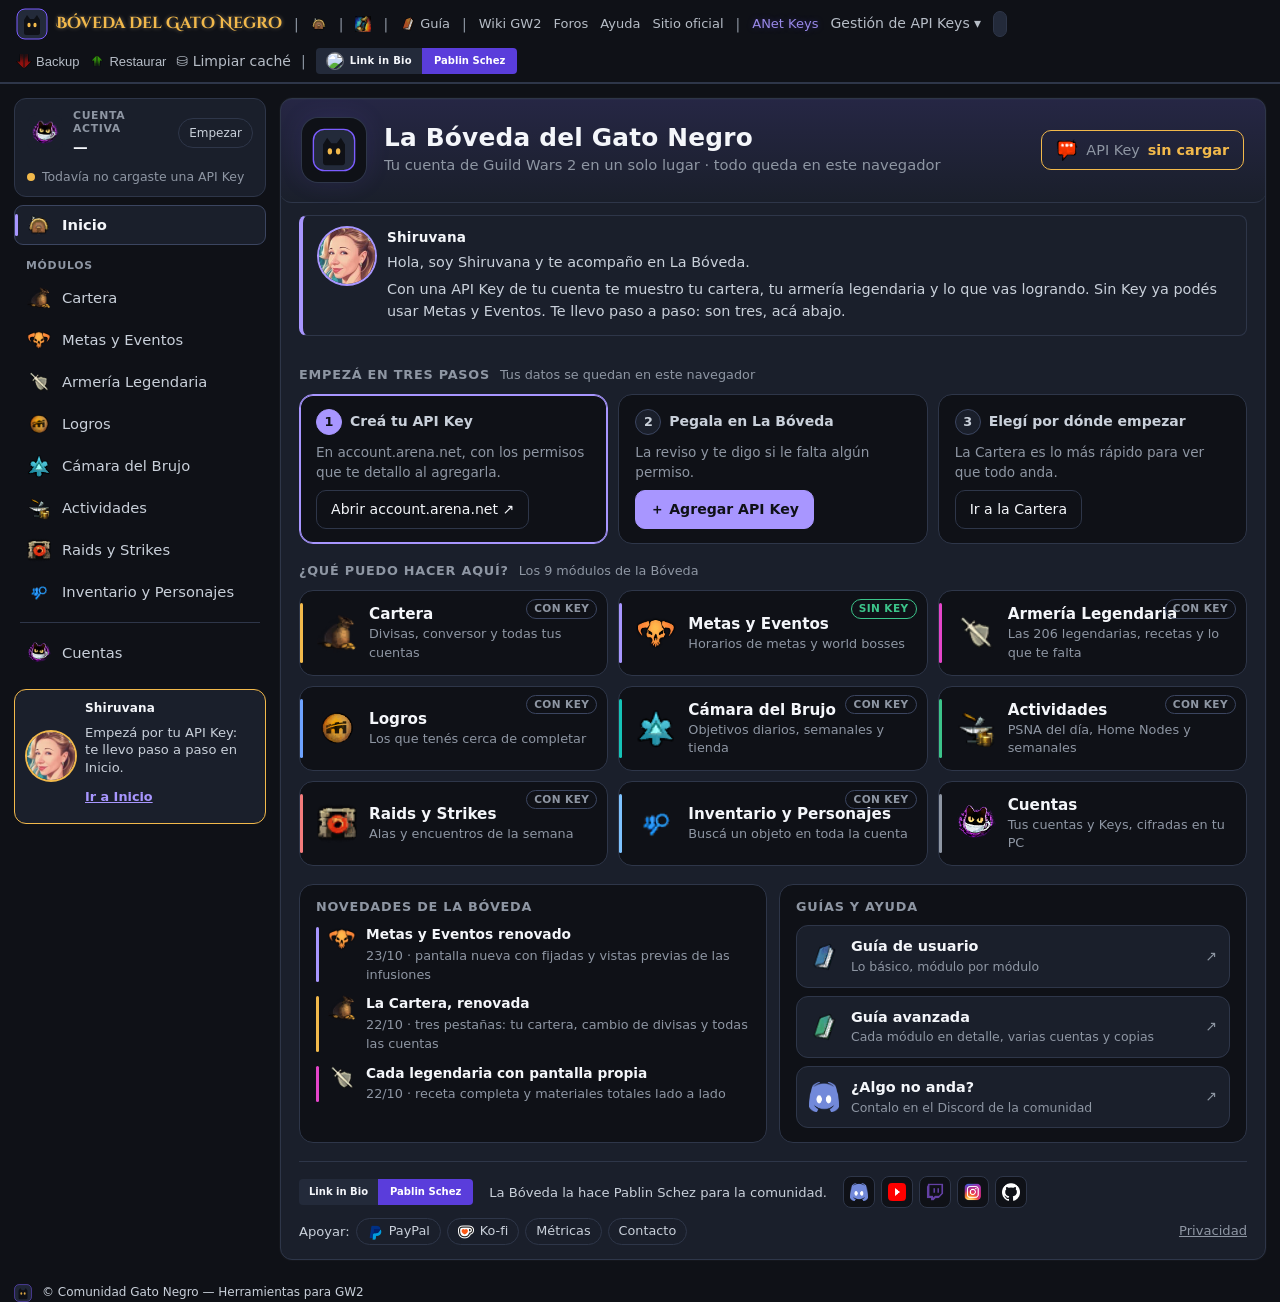
==== index.html @ 50954261 "PRD BL-068 (prueba en rama): index.html de producción con lo de DEV y el GA de producción" ====
<!doctype html>
<html lang="es">
<head>
  <meta charset="utf-8"/>
  <meta name="viewport" content="width=device-width, initial-scale=1, viewport-fit=cover"/>
  <meta name="color-scheme" content="dark light"/>
  <meta name="theme-color" content="#0F1117"/>
  <title>Bóveda del Gato Negro — v6.6.2</title>

  <!-- Fuente hero: Cinzel Decorative -->
  <link rel="preconnect" href="https://fonts.googleapis.com">
  <link rel="preconnect" href="https://fonts.gstatic.com" crossorigin>
  <link href="https://fonts.googleapis.com/css2?family=Cinzel+Decorative:wght@400;700&display=swap" rel="stylesheet">

  <!-- Favicon: gato oficial de Gato Negro Factory (DEC-025) -->
  <link rel="icon" type="image/svg+xml" href="assets/brand/gato-negro.svg"/>

  <!-- CSS principal -->
  <link rel="stylesheet" href="css/main.css?v=2.9.0"/>
  <link rel="stylesheet" href="css/theme-polish.css?v=2.4.0">
  <link rel="stylesheet" href="css/themes/gato.css?v=1.0.0" id="themeStylesheet">
  

    <!-- Google tag (gtag.js) -->
  <script async src="https://www.googletagmanager.com/gtag/js?id=G-LB782QT9TR"></script>
  <script>
    window.dataLayer = window.dataLayer || [];
    function gtag(){dataLayer.push(arguments);}
    gtag('js', new Date());
    gtag('config', 'G-LB782QT9TR');
  </script>

  <!-- Eventos personalizados -->
  <script src="js/analytics.js"></script>

  <!-- Selector de Temas -->
  <script defer src="js/theme-selector.js?v=1.2.0"></script>

  <!-- ======================================================================
       ESTILOS INLINE CONSOLIDADOS v6.6.2
       (Header + Sidebar + WV + Purchase Detail + Activities + Home Nodes)
       ====================================================================== -->
  <style>
    /* ============ HEADER COMPACTO ============ */
    .an-header--compact {
      position: sticky; top: 0; z-index: 100;
      background: var(--bg); border-bottom: 1px solid var(--bd-1);
    }
    .an-header--compact .an-utilbar {
      display: flex; justify-content: space-between; align-items: center;
      padding: 8px 16px; background: var(--bg-0); flex-wrap: wrap; gap: 8px;
    }
    .brand-compact { display: inline-flex; align-items: center; gap: 8px; }
    .brand-logo-compact { width: 32px; height: 32px; object-fit: contain; border-radius: 6px; }
    .brand-name {
      font-family: "Cinzel Decorative", serif; font-weight: 700; font-size: 1rem;
      color: var(--gn-gold); text-shadow: 0 0 4px rgba(255,230,180,0.4); white-space: nowrap;
    }
    @media (max-width: 900px) {
      .an-header--compact .an-utilbar { flex-direction: column; align-items: stretch; }
      .an-header--compact .an-util-left,
      .an-header--compact .an-util-right { flex-wrap: wrap; justify-content: center; }
      .brand-name { font-size: 0.9rem; }
    }

    /* ============ SIDEBAR ============ */
    .side-label { font-size:12px; color:var(--muted); }
    .side-chip {
      display:inline-flex; align-items:center; padding:3px 8px;
      border-radius:999px; background:var(--bg-1); border:1px solid var(--bd-1);
      color:var(--acc-2); font-size:12px;
    }
    .side-account-item { display:grid; gap:4px; }
    #sideAccountPanel .side-head-icon,
    #sideNavPanel .side-head-icon {
      width: 32px; height: 32px; display: inline-flex;
      align-items: center; justify-content: center; margin-right: 8px;
    }
    #sideAccountPanel .side-head-icon img,
    #sideNavPanel .side-head-icon img {
      width: 28px !important; height: 28px !important; object-fit: contain;
    }
    .side-nav { list-style:none; margin:0; padding:0; display:grid; gap:8px; }
    .side-nav__link {
      display:flex; align-items:center; gap:14px; padding:10px 12px;
      border-radius:12px; background:var(--bg-1); border:1px solid var(--bd-1);
      color:var(--tx-2); text-decoration:none; transition:all .2s ease; font-weight:500;
    }
    .side-nav__link:hover {
      background:var(--bg-2); border-color:var(--acc-1); transform:translateX(2px);
    }
    .side-nav__icon { width: 32px; height: 32px; display: inline-flex; align-items: center; justify-content: center; }
    .side-nav__icon img {
      width: 28px !important; height: 28px !important; object-fit: contain; filter: brightness(0.95);
    }
    .side-nav__link span:last-child { font-size: 0.95rem; font-weight: 500; letter-spacing: 0.3px; }
    .side-nav__link.is-active {
      border-color:var(--acc-1);
      background: linear-gradient(135deg, var(--bg-2) 0%, var(--bg-1) 100%);
      box-shadow: 0 2px 8px rgba(0,0,0,0.2);
    }

    /* ============ TÍTULOS DE PANELES ============ */
    .panel__title img, .panel-head__title img {
      vertical-align: middle; margin-right: 8px; transition: filter 0.2s ease;
    }
    .panel__title:hover img, .panel-head__title:hover img { filter: brightness(1.1); }

    /* ============ CÁMARA DEL BRUJO ============ */
    /* La cabecera, las pestañas y sus estilos los pone la vista de la Cámara (wv-view, por el manifiesto; BL-064). */
    #wvPanel { overflow-x: hidden; width: 100%; padding: 0 12px; }

    /* ============ ACTIVITIES ============ */
    #activitiesPanel .card {
      background:var(--gw-card-bg); border-radius:10px; padding:10px;
      box-shadow:inset 0 0 0 1px var(--bd-1);
    }
    #activitiesPanel .muted { color:var(--gw-muted); }
    #activitiesPanel .btn[disabled] { opacity:.5; cursor:not-allowed; }
    #activitiesPanel .panel-head__title img { margin-right:6px; border-radius:4px; }
    #activitiesPanel .node-icon { background:var(--bg-2); }

    /* ============ HOME NODES ============ */
    #homeNodesGrid .gw-node-ico {
      width:22px; height:22px; border-radius:4px;
      display:inline-flex; align-items:center; justify-content:center;
      background:linear-gradient(180deg,var(--bg-2),var(--bg-0));
      box-shadow:0 0 0 1px rgba(46,68,97,.55) inset,0 0 10px rgba(30,55,88,.38);
      overflow:hidden;
    }
    :root {
      --gw-mining-bg:linear-gradient(180deg,#1c2432,#0d1622);
      --gw-logging-bg:linear-gradient(180deg,#1e2a21,#0f1a13);
      --gw-harvest-bg:linear-gradient(180deg,#1c2230,#111827);
    }
    #homeNodesGrid .gw-node--mining .gw-node-ico {
      background:var(--gw-mining-bg);
      box-shadow:0 0 0 1px rgba(70,120,180,.6) inset, 0 0 10px rgba(70,120,180,.35);
    }
    #homeNodesGrid .gw-node--logging .gw-node-ico {
      background:var(--gw-logging-bg);
      box-shadow:0 0 0 1px rgba(84,124,90,.6) inset, 0 0 10px rgba(72,112,86,.35);
    }
    #homeNodesGrid .gw-node--harvest .gw-node-ico {
      background:var(--gw-harvest-bg);
      box-shadow:0 0 0 1px rgba(90,84,160,.6) inset, 0 0 10px rgba(90,84,160,.35);
    }
    #homeNodesGrid .gw-node-ico > img { width:22px; height:22px; display:block; }
    #homeNodesGrid .gw-node-ico[data-fallback] {
      font-size:13px; font-weight:700; color:var(--acc-2); line-height:1;
    }
    #homeNodesGrid .gw-node--logging .gw-node-ico[data-fallback] { color:var(--color-green); }
    #homeNodesGrid .gw-node--harvest .gw-node-ico[data-fallback] { color:var(--acc-2); }
  </style>
</head>
<body class="dense">

  <noscript>
    <div class="noscript" role="alert" style="margin:8px; padding:10px; border:1px solid var(--color-red-bg); border-radius:8px; background:#1c1414; color:#f5dada;">
      Esta aplicación requiere JavaScript para funcionar correctamente. Por favor activalo en tu navegador.
    </div>
  </noscript>

  <!-- ======= HEADER COMPACTO ======= -->
  <header class="an-header an-header--compact" role="banner">
    <div class="an-utilbar">
      <div class="an-util-left">
        <!-- Logo + nombre -->
        <div class="brand-compact">
          <img class="brand-logo-compact" src="assets/brand/gato-negro.svg" alt="Bóveda del Gato Negro" width="32" height="32">
          <span class="brand-name">Bóveda del Gato Negro</span>
        </div>
        
        <span class="an-sep">|</span>
        
        <!-- Botón Home -->
        <a class="an-util-link an-home-link" href="#/welcome" title="Inicio">
          <img src="assets/icons/Welcome/3380755.png" width="16" height="16" alt="Inicio" style="vertical-align: middle;">
        </a>

        <span class="an-sep">|</span>
        
        <!-- Guía de usuario (modal) -->
        <a class="an-util-link" href="#" id="guideLink" title="Guías de usuario" style="display: inline-flex; align-items: center; gap: 4px;">
          <img src="assets/icons/Welcome/102353.png" width="16" height="16" alt="Guía" style="vertical-align: middle;">
          Guía
        </a>
        
        <span class="an-sep">|</span>
        
        <a class="an-util-link" href="https://wiki-es.guildwars2.com/wiki/P%C3%A1gina_principal" target="_blank" rel="noopener">Wiki GW2</a>
        <a class="an-util-link" href="https://en-forum.guildwars2.com/" target="_blank" rel="noopener">Foros</a>
        <a class="an-util-link" href="https://help.guildwars2.com/hc" target="_blank" rel="noopener">Ayuda</a>
        <a class="an-util-link" href="https://www.guildwars2.com/" target="_blank" rel="noopener">Sitio oficial</a>
        
        <span class="an-sep">|</span>
        
        <a class="an-util-link an-link--keys" href="https://account.arena.net/applications" target="_blank" rel="noopener">ANet Keys</a>

        <!-- Gestión + selector global -->
        <button id="keysMenuBtn"
                class="an-util-link an-util-link--btn"
                type="button"
                title="Gestión de API Keys"
                aria-haspopup="dialog"
                aria-controls="keysModal">
          Gestión de API Keys ▾
        </button>

        <label for="keySelectGlobal" class="visually-hidden">Seleccionar API Key</label>
        <select id="keySelectGlobal" title="Seleccionar API Key (global)" aria-label="Seleccionar API Key (global)"></select>
      </div>

      <div class="an-util-right" aria-label="Configuración y redes">
  <!-- Botón Exportar Backup -->
  <button id="exportSettingsBtn" class="an-util-link" title="Exportar configuración (API Keys, pins, etc.)" style="background: none; border: none; cursor: pointer; display: inline-flex; align-items: center; gap: 4px; padding: 0;">
    <img src="assets/icons/155034.png" width="16" height="16" alt="Exportar">
    Backup
  </button>
  
  <!-- Botón Importar Restaurar -->
  <button id="importSettingsBtn" class="an-util-link" title="Importar configuración desde archivo" style="background: none; border: none; cursor: pointer; display: inline-flex; align-items: center; gap: 4px; padding: 0;">
    <img src="assets/icons/155033.png" width="16" height="16" alt="Importar">
    Restaurar
  </button>
  
  <!-- Botón Sincronizar GitHub Gist -->
  <button id="syncGistBtn" class="an-util-link" title="Sincronizar con GitHub Gist" style="background: none; border: none; cursor: pointer; display: none; align-items: center; gap: 4px; padding: 0;">
    <img src="assets/icons/2015716.png" width="16" height="16" alt="Sincronizar">
    Sincronizar
  </button>

  <!-- Botón Limpiar caché de la API (Idea 50, Tramo siguiente a F y P3).
       `an-util-link--btn` es el reset de boton que YA existe en main.css:517 y
       que los 3 botones de arriba repiten con style inline. No se agrega CSS
       nuevo, y este boton no es una copia mas de ese style inline. -->
  <button id="clearCacheBtn" class="an-util-link an-util-link--btn"
          type="button"
          title="Liberar la caché de la API y del WV (no toca cuentas, pines ni ajustes; el botón dice cuántos bytes libera y cuántos quedan)"
          aria-label="Liberar la caché de la API y del WV">
    <span aria-hidden="true">⛁</span> Limpiar caché
  </button>
  
  <span class="an-sep">|</span>
  
  <!-- BADGE: Link in Bio / Pablin Schez (Compacto para util-right).
       Colores oficiales de Gato Negro (DEC-025), fijos a propósito: no siguen el theme. -->
  <a href="https://pablosnchz.github.io/bio/" target="_blank" rel="noopener" style="display: inline-flex; align-items: center; text-decoration: none; border-radius: 4px; overflow: hidden; font-family: system-ui, -apple-system, sans-serif; height: 26px;">
    <!-- Lado obsidiana: Foto + Link in Bio -->
    <span style="background-color: #232A3A; color: #F4F6FA; padding: 0 10px; font-size: 10px; font-weight: 600; display: flex; align-items: center; gap: 6px; letter-spacing: 0.3px; white-space: nowrap; height: 100%;">
      <img src="https://raw.githubusercontent.com/PabloSnchz/bio/main/assets/profile.png" alt="Foto perfil" style="width:18px; height:18px; border-radius:50%; object-fit:cover; border:1px solid rgba(255,255,255,0.3);">
      Link in Bio
    </span>
    <!-- Lado arcano: Tu nombre -->
    <span style="background-color: #5A3DDB; color: #FFFFFF; padding: 0 12px; font-size: 10px; font-weight: 700; display: flex; align-items: center; justify-content: center; white-space: nowrap; height: 100%;">
      Pablin Schez
    </span>
  </a>
</div>
    </div>
  </header>

  <!-- ======= MAIN ======= -->
  <main class="container layout" role="main">
    <!-- ======= Panel de Bienvenida ======= -->
    <section id="welcomePanel" class="panel col-main" aria-labelledby="welcomeTitle" hidden>
      <h2 class="panel__title" id="welcomeTitle">
        <img src="assets/icons/Welcome/3380755.png" alt="" width="32" height="32" style="vertical-align: middle; margin-right: 8px;">
        Bienvenido a la Bóveda
      </h2>
      <div class="panel__body">
        <!-- JS llena el contenido -->
      </div>
    </section>

    <!-- ======= Panel Cartera ======= -->
    <section id="walletPanel" class="panel col-main" aria-labelledby="walletTitle">
      <h2 class="panel__title" id="walletTitle">
        <img src="assets/icons/733322.png" alt="" width="32" height="32">
        Divisas de la cuenta
      </h2>

      <div class="panel__body">
        <!-- Encabezado refinado: título + estado (Cuenta) -->
        <div class="panel-head">
          <h3 class="panel-head__title">Detalle de cartera</h3>
          <div class="meta-topline">
            <span class="meta-stat"><span id="lblAccount"><strong>Cuenta</strong>:</span> <span id="ownerLabel" aria-labelledby="lblAccount">—</span></span>
          </div>
        </div>
        <hr class="hr-hairline">

        <!-- Filtros (chips discretos) -->
        <div class="chips" aria-label="Filtros de divisas">
          <div class="chip">
            <label for="searchBox" class="visualmente-hidden visually-hidden">Buscar</label>
            <input id="searchBox" type="text" placeholder="Nombre de la divisa…"/>
          </div>

          <div class="chip">
            <label for="categorySelect" class="visually-hidden">Categoría</label>
            <select id="categorySelect">
              <option value="">Todas</option>
              <option value="general">Generales</option>
              <option value="competitiva">Competitivas</option>
              <option value="mapa">De mapa</option>
              <option value="blacklion">Black Lion</option>
              <option value="histórica">Históricas</option>
              <option value="otro">Otro</option>
            </select>
          </div>

          <div class="chip">
            <label for="sortSelect" class="visually-hidden">Orden</label>
            <select id="sortSelect">
              <option value="order">Orden del juego</option>
              <option value="name">Nombre (A→Z)</option>
              <option value="amount">Cantidad (desc)</option>
            </select>
          </div>

          <div class="chip chip--check">
            <label for="onlyPositive"><input type="checkbox" id="onlyPositive"/> Solo &gt; 0</label>
          </div>
          <div class="chip chip--check">
            <label for="onlyMain"><input type="checkbox" id="onlyMain"/> Solo principales</label>
          </div>

          <div class="filters-actions">
            <button id="clearFiltersBtn" class="btn" title="Reiniciar filtros">Limpiar filtros</button>
            <button id="toggleViewBtn" class="btn btn--ghost" title="Vista tarjeta/tabla" aria-pressed="false" aria-controls="walletCards walletTableWrap">Vista tabla</button>
            <!-- Botón para abrir el Conversor Gem ↔ Gold -->
            <button id="walletConverterBtn" class="btn btn--ghost" title="Abrir Conversor de divisas" style="display: inline-flex; align-items: center; gap: 6px;">
              <img src="assets/icons/502065.png" width="14" height="14" alt="Conversor"> Conversor
            </button>
            <!-- Botón para abrir el Dashboard de Cartera -->
            <button id="walletDashboardBtn" class="btn btn--ghost" title="Abrir Dashboard de Cartera (todas las cuentas)" style="display: inline-flex; align-items: center; gap: 6px;">
              <img src="assets/icons/733322.png" width="14" height="14" alt="Dashboard"> Dashboard
            </button>
          </div>
        </div>

        <p class="panel-status" id="status" aria-live="polite">Listo.</p>

        <!-- Fijadas (conserva IDs para no romper JS) -->
        <div id="favBlock" class="fav-block" hidden>
          <h3 class="fav-title">Fijadas</h3>
          <div id="favCards" class="grid"></div>
        </div>

        <!-- Tarjetas -->
        <div id="walletCards" class="wallet-card-grid" aria-live="polite"></div>

        <!-- Tabla -->
        <div id="walletTableWrap" class="table-wrap" hidden>
          <table id="walletTable">
            <thead>
                <th style="width:28px;">&nbsp;</th>
                <th>Divisa</th>
                <th class="right">Cantidad</th>
                <th>Categorías</th>
                <th class="right" title="Fijar/Desfijar">📌</th>
              </tr>
            </thead>
            <tbody><!-- JS --></tbody>
          </table>
        </div>
      </div>
    </section>

    <!-- ======= Dashboard de Cartera (nuevo - en posición correcta dentro de col-main) ======= -->
    <section id="walletDashboardPanel" class="panel col-main" hidden>
      <!-- El contenido lo llena wallet-dashboard.js dinámicamente -->
    </section>

    <!-- ======= Panel Raid Tracker ======= -->
    <section id="raidTrackerPanel" class="panel col-main" aria-labelledby="raidTrackerTitle" hidden>
      <h2 class="panel__title" id="raidTrackerTitle" style="display: flex; align-items: center; justify-content: space-between; width: 100%;">
        <span style="display: flex; align-items: center; gap: 8px;">
          <img src="assets/icons/raids/raid-icon.png" alt="" width="32" height="32">
          Seguimiento de Raids
        </span>
        <span id="raidLiBadgeContainer" style="display: flex; align-items: center; gap: 6px; background: var(--bg-1); padding: 4px 12px; border-radius: 32px;">
          <img src="https://render.guildwars2.com/file/6D33B7387BAF2E2CC9B5D37D1D1B01246AB6FA22/1302744.png" width="16" height="16" alt="LI" style="filter: brightness(0.9);">
          <span style="font-size: 0.75rem;">LI Disponible:</span>
          <strong id="raidLiAvailable" style="font-weight: 700; color: #ffd36b; font-size: 0.9rem;">0</strong>
        </span>
      </h2>
      <div class="panel__body"></div>
    </section>

    <!-- ======= Panel Strike Tracker (NUEVO) ======= -->
    <section id="strikeTrackerPanel" class="panel col-main" aria-labelledby="strikeTrackerTitle" hidden>
      <h2 class="panel__title" id="strikeTrackerTitle" style="display: flex; align-items: center; justify-content: space-between; width: 100%;">
        <span style="display: flex; align-items: center; gap: 8px;">
          <img src="assets/icons/raids/raid-icon.png" alt="" width="32" height="32">
          Seguimiento de Strikes
        </span>
        <span id="strikeLiBadgeContainer" style="display: flex; align-items: center; gap: 6px; background: var(--bg-1); padding: 4px 12px; border-radius: 32px;">
          <img src="https://render.guildwars2.com/file/6D33B7387BAF2E2CC9B5D37D1D1B01246AB6FA22/1302744.png" width="16" height="16" alt="LI" style="filter: brightness(0.9);">
          <span style="font-size: 0.75rem;">LI Disponible:</span>
          <strong id="strikeLiAvailable" style="font-weight: 700; color: #ffd36b; font-size: 0.9rem;">0</strong>
        </span>
      </h2>
      <div class="panel__body"></div>
    </section>

    <!-- ======= Panel MetaEventos ======= -->
    <section id="metaPanel" class="panel col-main" aria-labelledby="metaTitle" hidden>
      <h2 class="panel__title" id="metaTitle">
        <img src="assets/icons/102420.png" alt="" width="32" height="32">
        Metas &amp; Eventos
      </h2>
      <div class="panel__body">

        <div class="panel-head" style="width:100%;">
          <h3 class="panel-head__title">Pendientes / Hecho hoy</h3>
          <div class="meta-topline">
            <span class="meta-stat" title="Hora local"><span id="metaLocalTime" class="muted">—</span></span>
            <span class="meta-stat" title="Reset diario"><span id="metaReset" class="muted">Próximo reset en —</span></span>
            <span class="meta-stat" title="Última actualización de 'Hecho hoy'"><span id="metaFlagsTs" class="muted">Actualizado —</span></span>
          </div>
        </div>
        <hr class="hr-hairline">

        <div class="meta-filters chips" aria-label="Filtros de metas">
          <div class="chip">
            <label for="metaType" class="visually-hidden">Tipo</label>
            <select id="metaType">
              <option value="">Tipo: Todos</option>
              <option value="worldboss">World Boss</option>
              <option value="meta">Meta Event</option>
              <option value="convergence">Convergence</option>
              <option value="fractal">Fractal Incursion</option>
            </select>
          </div>

          <div class="chip">
            <label for="metaExp" class="visually-hidden">Expansión</label>
            <select id="metaExp">
              <option value="">Expansión: Todas</option>
              <option value="Core">Core Tyria</option>
              <option value="HoT">Heart of Thorns</option>
              <option value="PoF">Path of Fire</option>
              <option value="EoD">End of Dragons</option>
              <option value="SotO">Secrets of the Obscure</option>
              <option value="Janthir">Janthir</option>
            </select>
          </div>

          <div class="chip chip--check"><label><input id="metaOnlyActive" type="checkbox"> Activos</label></div>
          <div class="chip chip--check"><label><input id="metaOnlySoon" type="checkbox"> Próximos (≤ 20m)</label></div>
          <div class="chip chip--check"><label><input id="metaOnlyInfusions" type="checkbox"> Infusiones</label></div>

          <div class="filters-actions">
            <button id="metaRefreshFlags" class="btn btn--ghost" title="Volver a consultar 'Hecho hoy'">Refrescar estado</button>
          </div>
        </div>

        <p id="metaStatus" class="status" aria-live="polite">Cargando MetaEventos…</p>

        <div id="metaFavBlock" class="meta-fav-block" hidden>
          <h3 class="fav-title">Tus 6 preferidos</h3>
          <div id="metaFavGrid" class="meta-grid"></div>
        </div>

        <div id="metaList" class="meta-list"><!-- JS --></div>
      </div>
    </section>

    <!-- ======= LOGROS ======= -->
    <section id="achievementsPanel" class="panel col-main" aria-labelledby="achievementsTitle" hidden>
      <h2 class="panel__title" id="achievementsTitle">
        <img src="assets/icons/155059.png" alt="" width="32" height="32">
        Logros
      </h2>
      <div class="panel__body">
        <div class="panel-head">
          <h3 class="panel-head__title">Próximos a completar</h3>
        </div>
        <hr class="hr-hairline"/>

        <div id="achievementsMain" class="grid"></div>

       
      </div>
    </section>

    <!-- ======= Panel Armería Legendaria ======= -->
    <section id="legendaryArmoryPanel" class="panel col-main" aria-labelledby="legendaryArmoryTitle" hidden>
      <h2 class="panel__title" id="legendaryArmoryTitle">
        <img src="assets/icons/Cuentas/157085.png" alt="" width="32" height="32">
        Armería Legendaria
      </h2>
      <div class="panel__body" id="legendaryArmoryBody">
        <!-- Toggle y contenido dinámico injectados por legendary-tracker.js -->
      </div>
    </section>

    <!-- ======= Panel Wizard’s Vault ======= -->
    <section id="wvPanel" class="panel col-main" hidden>
      <div class="panel-head">
        <h2 class="panel-head__title">
          <img src="assets/icons/3172791.png" alt="" width="32" height="32">
          Cámara del Brujo
          <span id="wvSyncNote" class="wv-sync-tip" title="Los endpoints de objetivos de Wizard's Vault solo se actualizan después de que el jugador ha iniciado sesión en el juego.">
            <img src="assets/icons/155018.png" width="20" height="20" alt="Info">
          </span>
        </h2>
      </div>

      <div class="wv-season">
        <strong id="wvSeasonTitle">—</strong>
        <span id="wvSeasonDates">—</span>
      </div>

      <nav class="tabs" role="tablist" aria-label="Subsecciones de Cámara del Brujo">
        <button id="wvTabBtnDaily"   data-tab="daily"   type="button"
                role="tab" aria-selected="true" aria-controls="wvTabDaily">Diarias</button>
        <button id="wvTabBtnWeekly"  data-tab="weekly"  type="button"
                role="tab" aria-selected="false" aria-controls="wvTabWeekly">Semanales</button>
        <button id="wvTabBtnSpecial" data-tab="special" type="button"
                role="tab" aria-selected="false" aria-controls="wvTabSpecial">Especiales</button>
        <button id="wvTabBtnShop"    data-tab="shop"    type="button"
                role="tab" aria-selected="false" aria-controls="wvTabShop">Tienda</button>
      </nav>

      <div class="tabs-content">
        <div id="wvTabDaily"   class="tab-panel" role="tabpanel" aria-labelledby="wvTabBtnDaily"   tabindex="0"></div>
        <div id="wvTabWeekly"  class="tab-panel" role="tabpanel" aria-labelledby="wvTabBtnWeekly"  tabindex="0" hidden></div>
        <div id="wvTabSpecial" class="tab-panel" role="tabpanel" aria-labelledby="wvTabBtnSpecial" tabindex="0" hidden></div>
        <div id="wvTabShop"    class="tab-panel" role="tabpanel" aria-labelledby="wvTabBtnShop"    tabindex="0" hidden>
          <div id="wvShopToolbarHost"></div>
        </div>
        <!-- Dashboard de Objetivos Multi-Cuenta (overlay, mismo patrón que Purchase Detail) -->
        <div id="wvObjectivesDashboardPanel" class="tab-panel" role="tabpanel" aria-labelledby="wvxTab-accounts" hidden>
          <div class="panel__body"></div>
        </div>
      </div>
    </section>
    
    <!-- ======= Panel de Inventario y Personajes (NUEVO) ======= -->
    <section id="inventoryPanel" class="panel col-main" aria-labelledby="inventoryTitle" hidden>
      <h2 class="panel__title" id="inventoryTitle" style="display: flex; align-items: center; gap: 8px;">
        <img src="assets/icons/Welcome/358409.png" alt="" width="32" height="32">
        Inventario y Personajes
      </h2>
      <div class="panel__body"></div>
    </section>

    <!-- ======= Panel de Dashboard de Inventario (NUEVO) ======= -->
    <section id="inventoryDashboardPanel" class="panel col-main" aria-labelledby="inventoryDashboardTitle" hidden>
      <div class="panel__body"></div>
    </section>

    <!-- ======= Panel de Cuentas ======= -->
    <section id="accountsPanel" class="panel col-main" aria-labelledby="accountsTitle" hidden>
      <h2 class="panel__title" id="accountsTitle">
        <img src="assets/icons/3601748.png" alt="" width="32" height="32" style="vertical-align: middle; margin-right: 8px;">
        Panel de Cuentas
      </h2>
      <div class="panel__body">
        <!-- JS llena el contenido -->
      </div>
    </section>

    <!-- ======= SIDEBAR ======= -->
    <aside class="col-side" id="appSidebar">

        <!-- Cuenta (ID siempre visible) -->
        <section class="panel" aria-labelledby="sideAccTitle" id="sideAccountPanel">
          <div class="panel-head">
            <h3 class="panel-head__title" id="sideAccTitle">
              <span class="side-head-icon">
                <img id="accountIconImg" class="icon-img" src="assets/icons/3601748.png" alt="Cuenta" width="40" height="40" style="width:40px;height:40px;min-width:40px;min-height:40px;max-width:40px;max-height:40px;" loading="lazy" referrerpolicy="no-referrer">
              </span>
              Gato identificado
            </h3>
          </div>
          <hr class="hr-hairline"/>

        <div class="panel__body">
          <div class="side-account-item">
            <span class="side-chip" id="accountIdLabel">—</span>
          </div>
        </div>
      </section>

      <!-- Navegación unificada -->
      <section class="panel" aria-labelledby="sideNavTitle" id="sideNavPanel">
        <div class="panel-head">
          <h3 class="panel-head__title" id="sideNavTitle">
            <span class="side-head-icon">
              <img class="icon-img" src="assets/icons/784370.png" alt="Navegación" width="28" height="28" loading="lazy" referrerpolicy="no-referrer">
            </span>
            Navegación
          </h3>
        </div>
        <hr class="hr-hairline"/>

        <nav class="panel__body">
          <ul class="side-nav">
            <li>
              <a id="navCards" class="side-nav__link" href="#/cards">
                <span class="side-nav__icon">
                  <img class="icon-img" src="assets/icons/733322.png" alt="Cartera" width="28" height="28" loading="lazy" referrerpolicy="no-referrer">
                </span>
                <span>Cartera</span>
              </a>
            </li>

            <li>
              <a id="navMeta" class="side-nav__link" href="#/meta">
                <span class="side-nav__icon">
                  <img class="icon-img" src="assets/icons/102420.png" alt="Meta &amp; Eventos" width="28" height="28" loading="lazy" referrerpolicy="no-referrer">
                </span>
                <span>Meta &amp; Eventos</span>
              </a>
            </li>

            <li>
              <a id="navAch" class="side-nav__link" href="#/account/achievements">
                <span class="side-nav__icon">
                  <img class="icon-img" src="assets/icons/155059.png" alt="Logros" width="28" height="28" loading="lazy" referrerpolicy="no-referrer">
                </span>
                <span>Logros</span>
              </a>
            </li>

            <li>
              <a id="navWV" class="side-nav__link" href="#/account/wizards-vault">
                <span class="side-nav__icon">
                  <img class="icon-img" src="assets/icons/3172791.png" alt="Cámara del Brujo" width="28" height="28" loading="lazy" referrerpolicy="no-referrer">
                </span>
                <span>Cámara del Brujo</span>
              </a>
            </li>

            <li>
              <a id="navAC" class="side-nav__link" href="#/activities">
                <span class="side-nav__icon">
                  <img class="icon-img" src="assets/icons/1302773.png" alt="Actividades" width="28" height="28" loading="lazy" referrerpolicy="no-referrer">
                </span>
                <span>Actividades</span>
              </a>
            </li>

            <!-- ====== NUEVO: Raids ====== -->
            <li>
              <a id="navRaids" class="side-nav__link" href="#/account/raids">
                <span class="side-nav__icon">
                  <img class="icon-img" src="assets/icons/raids/raid-icon.png" alt="Raids" width="28" height="28" loading="lazy" referrerpolicy="no-referrer">
                </span>
                <span>Raids y Strikes</span>
              </a>
            </li>
            <!-- ====== FIN NUEVO ====== -->

            <li>
              <a id="navChars" class="side-nav__link" href="#/account/characters">
                <span class="side-nav__icon">
                  <img class="icon-img" src="assets/icons/Welcome/358409.png" alt="Personajes" width="28" height="28" loading="lazy" referrerpolicy="no-referrer">
                </span>
                <span>Inventario y Personajes</span>
              </a>
            </li>

            <!-- ====== NUEVO: Armería Legendaria ====== -->
            <li>
              <a id="navLegendaryArmory" class="side-nav__link" href="#/account/legendary-armory" data-view="legendaryArmory">
                <span class="side-nav__icon">
                  <img class="icon-img" src="assets/icons/Cuentas/157085.png" alt="Armería Legendaria" width="28" height="28" loading="lazy" referrerpolicy="no-referrer">
                </span>
                <span>Armería Legendaria</span>
              </a>
            </li>
            <!-- ====== FIN NUEVO ====== -->

            <li>
              <a id="navAccounts" class="side-nav__link" href="#/account/accounts">
                <span class="side-nav__icon">
                  <img class="icon-img" src="assets/icons/3601748.png" alt="Cuentas" width="28" height="28" loading="lazy" referrerpolicy="no-referrer">
                </span>
                <span>Cuentas</span>
              </a>
            </li>
          </ul>
        </nav>
      </section>
    
      <!-- Conversor movido a modal (converter-modal.js) -->

      <!-- Próximas funciones -->
      <section class="panel" id="asideNextFeatures">
        <h3 class="panel__title">Próximas funciones</h3>
        <div class="panel__body">
          <ul class="muted">
            <li>Panel de Actividades</li>
            <li>Historial y variación</li>
            <li>Deep‑links</li>
          </ul>
        </div>
      </section>

      <!-- Sidebar MetaEventos: Top 3 próximos (visible sólo en Meta) -->
      <section class="panel" id="metaAsideNext" hidden>
        <h3 class="panel__title">Próximos (Top 3)</h3>
        <div class="panel__body">
          <ul class="meta-mini-list" id="metaMiniNext"><!-- JS --></ul>
        </div>
      </section>

      <!-- Aside Logros (lo maneja achievements.js) -->
      <section id="achAsidePanel" class="panel" hidden></section>

    </aside>
  </main>

  <!-- ======= FOOTER ======= -->
  <footer class="site-footer" role="contentinfo">
    <div class="footer-inner">
      <img class="footer-mark" src="assets/brand/gato-negro.svg" alt="" width="18" height="18"/>
      <span class="footer-copy">© Comunidad Gato Negro — Herramientas para GW2</span>
    </div>
  </footer>

  <!-- Toasts -->
  <div id="toasts" class="toasts" aria-live="polite" aria-atomic="true"></div>

  <!-- Modal: Gestión de API Keys -->
  <div id="keysModal" class="modal" role="dialog" aria-modal="true" aria-labelledby="keysModalTitle" hidden>
    <div class="modal__backdrop" data-close="1"></div>
    <div class="modal__dialog" role="document" aria-describedby="keysModalDesc" tabindex="-1">
      <header class="modal__header">
        <h3 id="keysModalTitle">Gestión de API Keys</h3>
        <button type="button" class="modal__close" aria-label="Cerrar" data-close="1">✕</button>
      </header>

      <div class="modal__body">
        <p id="keysModalDesc" class="muted" style="margin-top:0">
          Agregá, renombrá, eliminá o copiá tus claves. Se guardan localmente en este navegador.
        </p>

        <div id="keysList" class="keys-list"></div>
        <hr style="border-color:var(--bd-1)">

        <form id="keysForm" class="keys-form">
          <div class="field">
            <label for="kfLabel">Nombre</label>
            <input id="kfLabel" type="text" placeholder="Opcional" autocomplete="off">
          </div>
          <div class="field">
            <label for="kfValue">API Key</label>
            <input id="kfValue" type="password" placeholder="pegar API key" autocomplete="off">
          </div>
          <div class="keys-actions">
            <button type="submit" class="btn btn--accent">Guardar / Actualizar</button>
            <button type="button" id="kfClear" class="btn btn--ghost" title="Limpiar campos" style="display: inline-flex; align-items: center; gap: 6px;">
            <img src="assets/icons/Welcome/156107.png" width="16" height="16" alt="">
            Limpiar
          </button>
          </div>
          <p class="muted" style="margin:8px 0 0">
            Requiere los 7 permisos que usa la app: <code>account</code>, <code>wallet</code>, <code>progression</code>, <code>unlocks</code>, <code>inventories</code>, <code>tradingpost</code> y <code>characters</code>. Marcá los 7 al crearla en <code>account.arena.net/applications</code>; con menos, la API responde 403 y la app muestra ceros en vez de un error. Se usa <code>?access_token=</code> para evitar preflight CORS.
          </p>
        </form>
      </div>
    </div>
  </div>

  <!-- Modal: Sincronización con GitHub Gist -->
  <div id="gistSyncModal" class="modal" role="dialog" aria-modal="true" aria-labelledby="gistSyncTitle" hidden>
    <div class="modal__backdrop" data-close="1"></div>
    <div class="modal__dialog" role="document" style="max-width: 550px;">
      <header class="modal__header">
        <h3 id="gistSyncTitle" style="display: flex; align-items: center; gap: 8px;">
          <img src="assets/icons/2015716.png" width="24" height="24" alt="">
          Sincronización con GitHub Gist
        </h3>
        <button type="button" class="modal__close" aria-label="Cerrar" data-close="1">✕</button>
      </header>

      <div class="modal__body">
        <div id="gistSyncStatus" class="muted" style="margin-bottom: 16px; padding: 8px; background: var(--bg-1); border-radius: 8px;">
          <div style="display: flex; align-items: center; gap: 8px;">
            <img src="assets/icons/Welcome/544515.png" width="16" height="16" alt="">
            <span id="gistStatusText">Verificando estado...</span>
          </div>
        </div>

        <div class="field" style="margin-bottom: 16px;">
          <label for="ghTokenInput">Token de GitHub (permisos <code>gist</code>)</label>
          <input type="password" id="ghTokenInput" placeholder="ghp_xxxxxxxxxxxx" autocomplete="off">
          <p class="muted" style="font-size: 11px; margin-top: 4px;">
            <a href="https://github.com/settings/tokens" target="_blank">Generar token en GitHub</a> → Seleccionar "gist"
          </p>
        </div>

        <!-- Campo de password para cifrado local (AES-GCM + PBKDF2) -->
        <div class="field" style="margin-bottom: 16px;">
          <label for="ghPasswordInput">Contraseña maestra (para cifrar token)</label>
          <input type="password" id="ghPasswordInput" placeholder="Mínimo 8 caracteres" autocomplete="off">
          <p class="muted" style="font-size: 11px; margin-top: 4px;">
            Se usa para derivar la clave de cifrado (PBKDF2 200k iter). <strong>No se almacena ni envía.</strong>
          </p>
        </div>

        <!-- Sección de desbloqueo (se muestra cuando el token está cifrado pero no descifrado) -->
        <div id="gistUnlockSection" class="field" style="margin-bottom: 16px; display: none;">
          <label for="ghUnlockPassword">Desbloquear token guardado</label>
          <input type="password" id="ghUnlockPassword" placeholder="Ingresá tu contraseña maestra" autocomplete="off" style="margin-bottom: 8px;">
          <button id="gistUnlockBtn" class="btn btn--ghost" style="display: inline-flex; align-items: center; gap: 6px; width: 100%;">
            <img src="assets/icons/Welcome/156108.png" width="16" height="16" alt="">
            Desbloquear y sincronizar
          </button>
        </div>

        <div style="display: flex; gap: 12px; margin-bottom: 16px; flex-wrap: wrap;">
          <button id="gistSaveTokenBtn" class="btn btn--accent" style="display: inline-flex; align-items: center; gap: 6px;">
            <img src="assets/icons/Welcome/156108.png" width="16" height="16" alt="">
            Guardar token
          </button>
          <button id="gistClearTokenBtn" class="btn btn--ghost" style="display: inline-flex; align-items: center; gap: 6px;">
            <img src="assets/icons/Welcome/156107.png" width="16" height="16" alt="">
            Eliminar token
          </button>
        </div>

        <hr style="border-color: var(--bd-1); margin: 16px 0;">

        <div style="display: flex; gap: 12px; flex-wrap: wrap;">
          <button id="gistUploadBtn" class="btn" style="display: inline-flex; align-items: center; gap: 6px;">
            <img src="assets/icons/155033.png" width="16" height="16" alt="">
            Subir configuración a la nube
          </button>
          <button id="gistDownloadBtn" class="btn" style="display: inline-flex; align-items: center; gap: 6px;">
            <img src="assets/icons/2015716.png" width="16" height="16" alt="">
            Sincronizar desde la nube
          </button>
        </div>

        <div id="gistActionStatus" class="muted" style="margin-top: 12px;"></div>
      </div>
    </div>
  </div>

  <!-- ======================================================================
       JS — Bóveda del Gato Negro v6.4.0
       Orden de carga: APIs → Datos → Módulos (defer) → Temas (sync)
       ====================================================================== -->

  <!-- JS base (dependencias externas, SIN defer) -->
  <script src="https://cdn.jsdelivr.net/npm/crypto-js@4.2.0/crypto-js.js"></script>
  <script src="https://cdn.sheetjs.com/xlsx-0.20.2/package/dist/xlsx.full.min.js"></script>

  <!-- Storage centralizado (antes que todos los módulos) -->
  <script src="js/storage.js?v=1.1.0"></script>

  <!-- API y datos (SIN defer, otros módulos los necesitan al instante) -->
  <script src="js/api-gw2.js?v=2.33.0"></script>
  <script src="js/luck-curve.js?v=1.0.0"></script>
  <script src="js/wizards-vault.js?v=1.3.1"></script>
  <script src="js/wv-season-storage.js?v=1.1.1"></script>

  <!-- ======================================================================
       MÓDULOS — defer, se ejecutan en orden después del DOM
       ====================================================================== -->

  <!-- Vistas independientes del router -->
  <script defer src="js/achievements.js?v=3.2.1"></script>
  <script defer src="js/meta.js?v=4.0.1"></script>
  <script defer src="js/sidebar-nav.js?v=2.2.2"></script>

  <!-- Actividades -->
  <script defer src="js/activities.js?v=3.23.0"></script>
  <script defer src="js/activities-theme.js?v=2.6.1"></script>
  <script defer src="js/fractal-tracker-theme.js?v=1.0.1"></script>

  <!-- Conversor (modal) -->
  <script defer src="js/converter-modal.js?v=2.0.0"></script>
  <script defer src="js/commerce-delivery-theme.js?v=1.0.0"></script>

  <!-- Inventario y Personajes -->
  <script defer src="js/inventory-hub.js?v=1.4.0"></script>

  <!-- Dashboard de Inventario Multi-Cuenta -->
  <script defer src="js/inventory-dashboard.js?v=1.2.0"></script>

  <!-- Personajes -->
  <script defer src="js/characters.js?v=2.4.1"></script>
  <script defer src="js/characters-theme.js?v=1.0.1"></script>

  <!-- Cuentas + Utilidades -->
  <script defer src="js/accounts-panel.js?v=2.0.2"></script>
  <script defer src="js/settings-manager.js?v=1.0.4"></script>
  <script defer src="js/gist-sync.js?v=1.1.0"></script>

  <!-- Bienvenida -->
  <script defer src="js/welcome-panel.js?v=2.2.0"></script>

  <!-- Raid Tracker -->
  <script defer src="js/raid-tracker.js?v=1.10.1"></script>

  <!-- Strike Tracker (NUEVO) -->
  <script defer src="js/strike-tracker.js?v=1.0.0"></script>

  <!-- Armería Legendaria (ALERT-84 T3+T4) -->
  <!-- El orden del documento es el orden de ejecucion con `defer`, y es el que
       ROMPE si se invierte: legendary-tracker.js debe existir antes de que
       render-catologo.js intente registrarse en el. legendary-data.js puede ir
       en cualquier posicion (sus usos de LegendaryCatalog son en tiempo de
       render, no de registro).

       legendary-recipes.js es el CONTRATO de fabricacion (craftType +
       dataStatus por cada uno de los 206 ids del catalogo). Va junto al
       catalogo y por la misma razon: lo consume la cola de crafteo en tiempo
       de render, no en tiempo de registro, asi que el orden entre los dos no
       es lo que rompe si se invierte. Lo que NO puede pasar es que falte: sin
       el, la cola no distingue "se hace en la forja" de "esta pieza no tiene
       receta publicada". -->
  <script defer src="js/legendary-tracker.js?v=1.3.0"></script>
  <script defer src="js/legendary-data.js?v=1.0.0"></script>
  <script defer src="js/legendary-recipes.js?v=1.0.0"></script>
<script defer src="js/legendary-tree.js?v=1.0.0"></script>
<script defer src="js/legendary-tree-ui.js?v=2.2.0"></script>
  <script defer src="js/render-catologo.js?v=1.6.1"></script>

  <!-- Icono y color de rareza de los items del arbol. Va ACa, y no junto a los
       otros de la Armeria, por una razon de mantenimiento concreta:
       `alert86.censo-clasificacion.test.js` ancla las lineas 1012..1017 de este
       HTML por POSICION, no por contenido, asi que agregar un <script> en medio
       rompe un test que no va con este modulo. El orden entre estos scripts no
       importa para que funcione: `item-icons` se busca en runtime, cuando el
       tracker abre el modal, y no al cargar la pagina. -->
  <script defer src="js/item-icons.js?v=1.0.0"></script>

  <!-- Wizard's Vault — UI desacoplada (Fases 1-3) -->
  <script defer src="js/wv-shop-ui.js?v=2.0.0"></script>
  <script defer src="js/wv-objectives-ui.js?v=2.0.0"></script>
  <script defer src="js/wv-objectives-dashboard.js?v=2.0.0"></script>
  <script src="js/progress-eta.js?v=1.0.0"></script>
  <script defer src="js/wv-purchase-detail.js?v=2.0.0"></script>
  <!-- wv-tabs-skin.js se carga desde js/modules.json (boot.js, DEC-035 FP-5). -->

  <!-- Dashboard de Cartera Multi-Cuenta -->
  <script defer src="js/wallet-dashboard.js?v=3.0.0"></script>

  <!-- Mi voz (Shiruvana, DEC-025): el componente y los lugares donde le hablo al jugador.
       Van después de la bienvenida para encontrar su panel ya creado, y al final de los
       módulos para no correr de lugar ninguna línea anterior de este archivo. -->
  <script defer src="js/shiruvana.js?v=1.0.0"></script>
  <script defer src="js/shiruvana-places.js?v=1.3.0"></script>

  <!-- ROUTER — orquestador principal -->
  <script defer src="js/router.js?v=2.17.0"></script>

  <!-- ======================================================================
       APP — Bootstrap de keys + toasts + conversor
       ====================================================================== -->
  <script defer src="js/app.js?v=2.8.0"></script>
  <!-- Cargador de módulos nuevos (DEC-035): los módulos nuevos van en js/modules.json, no acá. Último defer. -->
  <script defer src="js/boot.js?v=1.0.0"></script>

  <!-- ======================================================================
       TEMAS / UI HELPERS — sin defer, se aplican al DOM existente
       ====================================================================== -->
  <script src="js/wallet-theme.js?v=2.1.0"></script>
  <script src="js/meta-theme.js?v=2.1.0"></script>
  <script src="js/achievements-theme.js?v=1.1.1"></script>
  <script src="js/wv-theme.js?v=1.0.1"></script>
  

  
<script>
  (function () {
    // El botón PD lo crea wv-shop-ui.js con clase btn--ghost y texto.
    // Solo mantenemos el Dashboard de Wallet.
    document.addEventListener('DOMContentLoaded', function () {
      var dashboardBtn = document.getElementById('walletDashboardBtn');
      if (dashboardBtn) {
        dashboardBtn.addEventListener('click', function (e) {
          e.preventDefault();
          location.hash = '#/wallet/dashboard';
        });
      }
    });
  })();
</script>




<script>
(function(){
  function detectNodeType(nodeId){
    nodeId = String(nodeId||'').toLowerCase();
    if (/_ore_node$/.test(nodeId) || /_(crystal|obsidian|prismaticite|mursaat|brandstone|mistonium|difluorite)/.test(nodeId)) return 'mining';
    if (/_wood_node$/.test(nodeId) || /petrified_stump|lowland_pine/.test(nodeId)) return 'logging';
    return 'harvest';
  }

  const HOME_NODE_ITEM_MAP = {
    'orichalcum_ore_node': 19701,
    'mithril_ore_node':    19700,
    'ancient_wood_node':   19725,
    'quartz_node':         43773,
    'flaxseed_node':       74090,
    'omnomberry_node':     12128
  };

  async function fetchItemIcons(ids=[]){
    if (!ids.length) return {};
    const url = `https://api.guildwars2.com/v2/items?ids=${ids.join(',')}`;
    const res = await fetch(url, { mode:'cors' });
    if (!res.ok) return {};
    const arr = await res.json();
    const out = {};
    arr.forEach(it => { if (it && it.id && it.icon) out[it.id] = { name: it.name, icon: it.icon }; });
    return out;
  }

  async function applyHomeNodePresets(container){
    const cards = Array.from(container.querySelectorAll('label.card[data-node-id]'));
    if (!cards.length) return;

    cards.forEach(card => {
      const nodeId = (card.getAttribute('data-node-id') || '').toLowerCase();
      const t = detectNodeType(nodeId);
      card.classList.add('gw-node', `gw-node--${t}`);

      let ico = card.querySelector('.gw-node-ico');
      if (!ico) {
        ico = document.createElement('span');
        ico.className = 'gw-node-ico';
        (card.querySelector('.card__head') || card).prepend(ico);
      }
    });

    const ids = [];
    cards.forEach(card => {
      const nodeId = (card.getAttribute('data-node-id') || '').toLowerCase();
      const itemId = HOME_NODE_ITEM_MAP[nodeId];
      if (itemId) ids.push(itemId);
    });

    let iconsById = {};
    try { iconsById = await fetchItemIcons(ids); } catch(e){}

    cards.forEach(card => {
      const nodeId = (card.getAttribute('data-node-id') || '').toLowerCase();
      const ico = card.querySelector('.gw-node-ico');
      if (!ico) return;
      ico.innerHTML = '';

      const itemId = HOME_NODE_ITEM_MAP[nodeId];
      const meta = itemId ? iconsById[itemId] : null;

      if (meta && meta.icon){
        const img = document.createElement('img');
        img.loading = 'lazy';
        img.decoding = 'async';
        img.referrerPolicy = 'no-referrer';
        img.src = meta.icon;
        img.alt = meta.name || '';
        ico.removeAttribute('data-fallback');
        ico.appendChild(img);
      } else {
        const t = detectNodeType(nodeId);
        ico.setAttribute('data-fallback','1');
        ico.textContent = (t==='mining' ? '⛏' : (t==='logging' ? '🪓' : '✂'));
      }
    });
  }

  function ensureHomeNodesSection(){
    const panel = document.getElementById('activitiesPanel');
    if (!panel || panel.hasAttribute('hidden')) return;

    let grid = panel.querySelector('#homeNodesGrid');
    if (!grid) {
      const body = panel.querySelector('.panel__body') || panel;
      const title = document.createElement('h3');
      title.className = 'panel-head__title';
      title.style.margin = '6px 0 10px';
      title.textContent = 'Home nodes';

      grid = document.createElement('div');
      grid.id = 'homeNodesGrid';
      grid.className = 'grid';
      grid.innerHTML = `
        <label class="card" data-node-id="orichalcum_ore_node">
          <div class="card__head"><h4 class="card__title">Orichalcum Mining Node</h4></div>
          <p class="card__desc">Recolectable diario • 3 strikes</p>
          <div class="card__meta"><span class="cats">Home Instance</span></div>
        </label>
        <label class="card" data-node-id="mithril_ore_node">
          <div class="card__head"><h4 class="card__title">Mithril Mining Node</h4></div>
          <p class="card__desc">Recolectable diario</p>
          <div class="card__meta"><span class="cats">Home Instance</span></div>
        </label>
        <label class="card" data-node-id="ancient_wood_node">
          <div class="card__head"><h4 class="card__title">Ancient Wood Logging Node</h4></div>
          <p class="card__desc">Recolectable diario</p>
          <div class="card__meta"><span class="cats">Home Instance</span></div>
        </label>
        <label class="card" data-node-id="quartz_node">
          <div class="card__head"><h4 class="card__title">Quartz Crystal Formation</h4></div>
          <p class="card__desc">Recolectable diario</p>
          <div class="card__meta"><span class="cats">Home Instance</span></div>
        </label>
        <label class="card" data-node-id="flaxseed_node">
          <div class="card__head"><h4 class="card__title">Flaxseed Harvesting Node</h4></div>
          <p class="card__desc">Recolectable diario</p>
          <div class="card__meta"><span class="cats">Home Instance</span></div>
        </label>
        <label class="card" data-node-id="omnomberry_node">
          <div class="card__head"><h4 class="card__title">Omnomberry Harvesting Node</h4></div>
          <p class="card__desc">Recolectable diario</p>
          <div class="card__meta"><span class="cats">Home Instance</span></div>
        </label>
      `;
      body.appendChild(document.createElement('hr')).className = 'hr-hairline';
      body.appendChild(title);
      body.appendChild(grid);
    }

    applyHomeNodePresets(grid);
  }

  document.addEventListener('DOMContentLoaded', ensureHomeNodesSection);

  const panel = document.getElementById('activitiesPanel');
  if (panel && 'MutationObserver' in window){
    const mo = new MutationObserver(() => {
      if (!panel.hasAttribute('hidden')) ensureHomeNodesSection();
    });
    mo.observe(panel, { childList:true, subtree:true, attributes:true, attributeFilter:['hidden'] });
  }
})();
</script>

<!-- Script para manejar el modal de sincronización -->
<script>
  (function() {
    var modal = document.getElementById('gistSyncModal');
    var syncBtn = document.getElementById('syncGistBtn');
    
    function openModal() {
      if (modal) modal.hidden = false;
      updateGistStatus();
    }
    
    function closeModal() {
      if (modal) modal.hidden = true;
    }
    
    async function updateGistStatus() {
      var statusSpan = document.getElementById('gistStatusText');
      if (!statusSpan) return;
      
      if (!window.GistSync) {
        statusSpan.innerHTML = '⚠️ Módulo de sincronización no disponible';
        return;
      }
      
      try {
        var status = await window.GistSync.getStatus();
        var unlockSection = document.getElementById('gistUnlockSection');
        if (unlockSection) {
          unlockSection.style.display = status.needsUnlock ? 'block' : 'none';
        }
        if (status.hasToken && status.hasGist && status.gistInfo && !status.gistInfo.error) {
          var date = new Date(status.gistInfo.updatedAt);
          statusSpan.innerHTML = '✅ Conectado con GitHub · Última sincronización: ' + date.toLocaleString();
        } else if (status.hasToken) {
          statusSpan.innerHTML = '⚠️ Token configurado, pero sin Gist. Subí tu configuración primero.';
        } else if (status.needsUnlock) {
          statusSpan.innerHTML = '🔓 Token cifrado. Ingresá tu contraseña maestra para desbloquear.';
        } else {
          statusSpan.innerHTML = '🔴 No configurado. Ingresá tu token de GitHub para comenzar.';
        }
      } catch (e) {
        statusSpan.innerHTML = '❌ Error al verificar estado: ' + e.message;
      }
    }
    
    if (syncBtn) {
      syncBtn.addEventListener('click', openModal);
    }
    
    if (modal) {
      modal.addEventListener('click', function(e) {
        if (e.target.getAttribute('data-close') === '1') {
          closeModal();
        }
      });
    }
    
    // Guardar token (con password para cifrado PBKDF2)
    var saveTokenBtn = document.getElementById('gistSaveTokenBtn');
    if (saveTokenBtn) {
      saveTokenBtn.addEventListener('click', async function() {
        var tokenInput = document.getElementById('ghTokenInput');
        var passwordInput = document.getElementById('ghPasswordInput');
        var statusDiv = document.getElementById('gistActionStatus');
        var token = tokenInput.value.trim();
        var password = passwordInput.value.trim();
        
        if (!token) {
          statusDiv.textContent = '⚠️ Ingresá un token de GitHub';
          statusDiv.style.color = '#ffd966';
          return;
        }
        if (!password || password.length < 8) {
          statusDiv.textContent = '⚠️ La contraseña maestra debe tener al menos 8 caracteres';
          statusDiv.style.color = '#ffd966';
          return;
        }
        
        statusDiv.textContent = '🔐 Verificando token y cifrando...';
        statusDiv.style.color = '#ffd966';
        
        try {
          var result = await window.GistSync.setupToken(token, password, true);
          statusDiv.textContent = '✅ Token configurado y cifrado correctamente.';
          statusDiv.style.color = '#a7f3d0';
          tokenInput.value = '';
          passwordInput.value = '';
          updateGistStatus();
        } catch (err) {
          statusDiv.textContent = '❌ Error: ' + err.message;
          statusDiv.style.color = '#f28b82';
        }
      });
    }
    
    // Desbloquear token guardado (con password)
    var unlockBtn = document.getElementById('gistUnlockBtn');
    if (unlockBtn) {
      unlockBtn.addEventListener('click', async function() {
        var unlockInput = document.getElementById('ghUnlockPassword');
        var statusDiv = document.getElementById('gistActionStatus');
        var password = unlockInput.value.trim();
        
        if (!password) {
          statusDiv.textContent = '⚠️ Ingresá tu contraseña maestra';
          statusDiv.style.color = '#ffd966';
          return;
        }
        
        statusDiv.textContent = '🔓 Desbloqueando token...';
        statusDiv.style.color = '#ffd966';
        
        try {
          await window.GistSync.unlockToken(password);
          statusDiv.textContent = '✅ Token desbloqueado. Ya podés sincronizar.';
          statusDiv.style.color = '#a7f3d0';
          unlockInput.value = '';
          updateGistStatus();
        } catch (err) {
          statusDiv.textContent = '❌ Error: ' + err.message;
          statusDiv.style.color = '#f28b82';
        }
      });
    }
    
    // Eliminar token
    var clearTokenBtn = document.getElementById('gistClearTokenBtn');
    if (clearTokenBtn) {
      clearTokenBtn.addEventListener('click', function() {
        if (confirm('¿Eliminar token de GitHub? Perderás la sincronización.')) {
          window.GistSync.clearSync();
          document.getElementById('ghTokenInput').value = '';
          updateGistStatus();
          var statusDiv = document.getElementById('gistActionStatus');
          if (statusDiv) {
            statusDiv.textContent = '✅ Token eliminado';
            statusDiv.style.color = '#a7f3d0';
          }
        }
      });
    }
    
    // Subir configuración
    var uploadBtn = document.getElementById('gistUploadBtn');
    if (uploadBtn) {
      uploadBtn.addEventListener('click', async function() {
        var statusDiv = document.getElementById('gistActionStatus');
        statusDiv.textContent = '📤 Subiendo configuración...';
        statusDiv.style.color = '#ffd966';
        
        try {
          var result = await window.GistSync.uploadConfig();
          statusDiv.textContent = '✅ Configuración subida correctamente.';
          statusDiv.style.color = '#a7f3d0';
          updateGistStatus();
        } catch (err) {
          statusDiv.textContent = '❌ Error: ' + err.message;
          statusDiv.style.color = '#f28b82';
        }
      });
    }
    
    // Sincronizar (descargar)
    var downloadBtn = document.getElementById('gistDownloadBtn');
    if (downloadBtn) {
      downloadBtn.addEventListener('click', async function() {
        var statusDiv = document.getElementById('gistActionStatus');
        statusDiv.textContent = '📥 Sincronizando desde la nube...';
        statusDiv.style.color = '#ffd966';
        
        try {
          var result = await window.GistSync.downloadAndSync();
          // HB#121: downloadAndSync devuelve {cancelled:true} si Pablo dijo
          // que no (HB#120 T20-c). Antes el return era {success:true} en los dos
          // casos, asi que el cartel no mentia y el reload era solo al confirmar.
          // Cancelar y que la pantalla diga "sincronizada" es peor que no
          // decir nada, y el reload tira el estado del cartel sin motivo.
          if (result && result.cancelled) {
            statusDiv.textContent = '← Cancelado. No se toco tu configuración.';
            statusDiv.style.color = '#ffd966';
            return;
          }
          statusDiv.textContent = '✅ Configuración sincronizada. Recargando...';
          statusDiv.style.color = '#a7f3d0';
          setTimeout(function() {
            location.reload();
          }, 1000);
        } catch (err) {
          statusDiv.textContent = '❌ Error: ' + err.message;
          statusDiv.style.color = '#f28b82';
        }
      });
    }
  })();
</script>

<!-- Modal: Guías de usuario -->
<div id="guideModal" class="modal" role="dialog" aria-modal="true" aria-labelledby="guideModalTitle" hidden>
  <div class="modal__backdrop" data-close="1"></div>
  <div class="modal__dialog" style="max-width:500px;">
    <header class="modal__header">
      <h3 id="guideModalTitle" style="display:flex;align-items:center;gap:8px;">
        <img src="assets/icons/Welcome/102353.png" width="24" height="24" alt="">Guías de usuario
      </h3>
      <button type="button" class="modal__close" aria-label="Cerrar" data-close="1">✕</button>
    </header>
    <div class="modal__body" style="display:flex;flex-direction:column;gap:16px;">
      <p class="muted" style="margin:0;">Elegí la guía que mejor se adapte a lo que necesitás:</p>
      <a href="docs/user-guide.html" target="_blank" style="display:flex;align-items:center;gap:14px;padding:16px;background:var(--bg-1);border:1px solid var(--bd-1);border-radius:12px;text-decoration:none;transition:all 0.15s ease;" onmouseover="this.style.borderColor='#5276ff';this.style.boxShadow='0 0 12px rgba(82,118,255,0.15)'" onmouseout="this.style.borderColor='var(--bd-1)';this.style.boxShadow='none'">
        <img src="assets/icons/Welcome/102367.png" width="32" height="32" alt="" style="flex-shrink:0;">
        <div>
          <div style="font-weight:600;color:var(--tx-1);font-size:0.95rem;">Guía básica</div>
          <div class="muted" style="font-size:0.75rem;">Primeros pasos, cómo empezar, funcionalidades principales</div>
        </div>
      </a>
      <a href="docs/user-guide-avanzado.html" target="_blank" style="display:flex;align-items:center;gap:14px;padding:16px;background:var(--bg-1);border:1px solid var(--bd-1);border-radius:12px;text-decoration:none;transition:all 0.15s ease;" onmouseover="this.style.borderColor='#5276ff';this.style.boxShadow='0 0 12px rgba(82,118,255,0.15)'" onmouseout="this.style.borderColor='var(--bd-1)';this.style.boxShadow='none'">
        <img src="assets/icons/Welcome/102361.png" width="32" height="32" alt="" style="flex-shrink:0;">
        <div>
          <div style="font-weight:600;color:var(--tx-1);font-size:0.95rem;">Guía avanzada</div>
          <div class="muted" style="font-size:0.75rem;">Qué es, cómo se usa y para qué sirve cada módulo en detalle</div>
        </div>
      </a>
    </div>
  </div>
</div>

<!-- Script para abrir/cerrar el modal de guías -->
<script>
  (function() {
    var modal = document.getElementById('guideModal');
    var link = document.getElementById('guideLink');
    
    if (link) {
      link.addEventListener('click', function(e) {
        e.preventDefault();
        if (modal) modal.hidden = false;
      });
    }
    
    if (modal) {
      modal.addEventListener('click', function(e) {
        if (e.target.getAttribute('data-close') === '1') modal.hidden = true;
      });
      document.addEventListener('keydown', function(e) {
        if (e.key === 'Escape' && !modal.hidden) modal.hidden = true;
      });
    }
  })();
</script>
</body>
</html>
---- css/main.css ----
/* ==========================================================================
   Bóveda del Gato Negro — Main CSS v2.9.0
   Layout + estructura + tipografía
   Todos los colores usan variables CSS (definidas en css/themes/*.css)
   ========================================================================== */

/* Base */
*{ box-sizing:border-box }
html,body{ height:100% }
body{
  margin:0;
  background:var(--bg);
  color:var(--text);
  font:14px/1.42 var(--font);
}
a{ color:inherit }

/* Números sin flechitas */
input[type="number"]{ appearance:textfield; -moz-appearance:textfield }
input[type="number"]::-webkit-outer-spin-button,
input[type="number"]::-webkit-inner-spin-button{ appearance:none; -webkit-appearance:none; margin:0 }

/* Header */
.an-header{
  position:sticky; top:0; z-index:100;
  border-bottom:1px solid var(--panel-outline);
  background:var(--bg);
  padding-bottom:var(--overlay-space, 0px);
}
.an-utilbar{
  display:flex; justify-content:space-between; align-items:center;
  padding:6px 16px; background:var(--bg);
  border-bottom:1px solid var(--bd-1);
}
.an-util-left{ display:flex; gap:12px; flex-wrap:wrap; align-items:center }
.an-util-right{ display:flex; gap:10px; align-items:center }

/* Enlaces utilbar */
.an-util-link{ color:var(--tx-2); text-decoration:none; font-size:13px; opacity:.9 }
.an-util-link:hover{ opacity:1; color:var(--tx-1) }
.an-link--keys{ color:var(--accent); text-shadow:0 0 6px var(--glow-color) }
.an-sep{ color:var(--tx-3) }

/* Redes */
.an-social{
  display:inline-grid; place-items:center; width:24px; height:24px;
  color:var(--tx-2); border-radius:6px; text-decoration:none;
  transition:transform .12s ease;
}
.an-social:hover{ transform: translateY(-1px) }
.an-social--discord{ color:#5865F2 }
.an-social--instagram{ color:#E4405F }
.an-social--youtube{ color:#FF0000 }
.an-social--twitch{ color:#9146FF }

/* Hero */
.an-hero{
  height:auto; min-height:0; padding-top:0; padding-bottom:0;
  background:url("../assets/header-texture.png") center/cover no-repeat;
  filter:grayscale(25%) contrast(102%) brightness(88%);
  border-bottom:1px solid var(--bd-1);
  position:relative; display:flex; flex-direction:column;
}
.an-overlay{
  position:relative; top:auto; left:auto; right:auto; transform:none; z-index:110;
}

/* HERO + TABS */
.overlay-inner{
  display:flex; align-items:center; justify-content:space-between; gap:16px; flex-wrap:wrap;
  min-height:72px; padding:10px 16px;
  background:linear-gradient(90deg, rgba(14,14,16,0.9) 0%, rgba(14,14,16,0.85) 30%, rgba(14,14,16,0.6) 70%, rgba(14,14,16,0.3) 100%);
  backdrop-filter:blur(4px);
  border-top:1px solid var(--bd-1);
  border-bottom:1px solid var(--bd-1);
  box-shadow:0 6px 20px rgba(0,0,0,.35);
}
.brand-wrap{ display:flex; align-items:center; gap:12px; flex:1 1 auto; min-width:0 }
.brand-logo{ width:56px; height:56px; object-fit:contain; border-radius:6px }
.overlay-tabs{ display:flex; gap:10px; align-items:center; white-space:nowrap; flex:0 0 auto; margin-left:auto; border-bottom:1px solid var(--bd-1) }
.overlay-tabs .overlay-tab, button.overlay-tab{
  background:transparent; border:0; color:var(--tx-2);
  padding:6px 10px; border-bottom:3px solid transparent; cursor:pointer; font:inherit;
}
.overlay-tabs .overlay-tab:hover{ color:var(--tx-1) }
.overlay-tabs .overlay-tab--active{
  color:var(--tx-1);
  border-bottom-color:var(--accent);
  box-shadow:0 3px 0 0 var(--accent),0 6px 8px -6px var(--glow-color),0 0 8px var(--glow-color);
}
.overlay-tab:focus-visible{ outline:2px solid var(--acc-1); outline-offset:2px; border-radius:6px }

/* Título del hero */
.brand-title{
  margin:0; font-family:"Cinzel Decorative",serif; font-weight:700;
  font-size:clamp(28px,3.8vw,40px); letter-spacing:.8px; line-height:1.05;
  color:var(--gn-gold);
  text-shadow:0 0 6px var(--glow-color),0 0 12px var(--glow-color),0 0 20px var(--glow-color),0 0 32px var(--glow-color);
}
.brand-title .brand-bottom{
  display:block; color:var(--gn-gold-2);
  text-shadow:0 0 8px var(--glow-color),0 0 18px var(--glow-color),0 0 28px var(--glow-color);
}

/* Layout */
.container.layout{ display:grid; grid-template-columns:1fr 320px; gap:14px; padding:14px }
.panel{
  background:var(--panel);
  border:1px solid var(--bd-1);
  border-radius:var(--radius-md);
  overflow:hidden;
  box-shadow:var(--shadow);
}
.panel__title{
  margin:0; padding:10px 16px;
  border-bottom:1px solid var(--bd-1);
  font-weight:600;
  color:var(--tx-1);
}
.panel__body{ padding:12px 18px 14px 18px }

/* Controles */
.muted{ color:var(--muted) }
select, input[type="text"], input[type="password"], input[type="number"]{
  background:var(--bg-1);
  color:var(--text);
  border:1px solid var(--bd-1);
  border-radius:var(--radius-sm);
  padding:6px 8px;
}
select:focus, input:focus{
  outline:2px solid var(--acc-1);
  border-color:var(--bd-2);
}
.btn{
  background:var(--btn);
  border:1px solid var(--btn-border);
  color:var(--text);
  padding:6px 10px;
  border-radius:var(--radius-sm);
  cursor:pointer;
  transition:box-shadow var(--dur-1) var(--ease-1), transform var(--dur-1) var(--ease-1);
}
.btn:hover{
  background:var(--btn-hover);
  box-shadow:var(--shadow-hover);
  transform:translateY(-1px);
}
.btn:focus-visible{ outline:2px solid var(--acc-1); outline-offset:2px }
.icon-btn{
  display:inline-grid; place-items:center; width:28px; height:28px;
  border-radius:6px; background:var(--btn);
  border:1px solid var(--btn-border); color:var(--text); cursor:pointer;
  transition:box-shadow var(--dur-1) var(--ease-1), transform var(--dur-1) var(--ease-1);
}
.icon-btn:hover{ box-shadow:var(--shadow-hover); transform:translateY(-1px) }
.icon-btn:focus-visible{ outline:2px solid var(--acc-1); outline-offset:2px }

/* Owner / KEY */
.owner{ display:flex; align-items:center; justify-content:space-between; gap:10px; margin-bottom:12px }
.owner-left{ display:flex; align-items:center; gap:8px }
.owner__pill{
  padding:4px 8px; border:1px solid var(--bd-1);
  border-radius:999px; color:var(--muted); background:var(--bg-1);
}
#ownerRight{ position:relative; display:flex; align-items:center; gap:6px; flex-wrap:wrap }

/* Filtros Wallet */
.filters{ display:grid; grid-template-columns:1fr 190px 210px 110px 150px auto; gap:10px; align-items:end; margin:10px 0 6px }
.field{ display:grid; gap:6px }
.field-inline{ display:flex; gap:8px; align-items:center }
.status{ margin:8px 0 12px; color:var(--muted) }

/* Tarjetas Wallet */
.grid{ display:grid; grid-template-columns:repeat(auto-fill, minmax(320px, 1fr)); gap:12px }
.card{
  background:var(--bg-2);
  border-radius:var(--radius-sm);
  display:grid; grid-template-rows:auto auto auto;
  padding:10px 12px 10px; padding-right:60px;
  position:relative; min-height:126px;
}
.card__head{
  display:flex; align-items:center; gap:10px;
  padding-bottom:6px; border-bottom:1px solid var(--bd-1);
  min-height:28px; padding-right:6px;
}
.card__title{
  margin:0; font-weight:700; color:var(--tx-1);
  overflow:hidden; text-overflow:ellipsis; white-space:nowrap;
  flex:1 1 auto; min-width:0;
}
.card__amount-wrap{
  margin-left:auto; display:flex; align-items:center; gap:6px;
  white-space:nowrap; max-width:44%; justify-content:flex-end;
}
.card__amount{ font-weight:700; color:var(--tx-1) }
.card__desc{
  color:var(--tx-2); font-size:13px; line-height:1.35;
  padding:8px 0 6px; min-height:22px; overflow-wrap:anywhere;
}
.card__meta{
  display:flex; align-items:center; gap:8px;
  color:var(--tx-3); font-size:12px;
  border-top:1px solid var(--bd-1); padding-top:6px;
}
.meta-left img{ width:22px; height:22px; border-radius:3px; object-fit:contain; vertical-align:middle }
.cats{
  margin-left:auto; color:var(--tx-3);
  text-transform:lowercase; white-space:nowrap;
  overflow:hidden; text-overflow:ellipsis;
}
.star{
  position:absolute; top:8px; right:8px; width:26px; height:26px;
  border-radius:50%; border:1px dashed var(--bd-2);
  background:var(--bg-1); color:var(--gn-gold);
  display:grid; place-items:center; cursor:pointer;
}
.star:focus-visible{ outline:2px solid var(--acc-1); outline-offset:2px }

/* Badges monedas */
.coin-badges{ display:inline-flex; gap:6px; align-items:center; margin-top:4px }
.coin-badges--lg .coin{ padding:2px 8px; font-size:1.02rem }
.coin{
  display:inline-flex; align-items:center; gap:6px;
  background:var(--bg-1); border:1px solid var(--bd-1);
  border-radius:6px; font-weight:700; padding:2px 6px;
  color:var(--tx-1);
}
.coin--g::after{ content:" g"; color:#d7b062 }
.coin--s::after{ content:" s"; color:#c1c1c7 }
.coin--c::after{ content:" c"; color:#b48a6b }

/* Tabla Wallet */
.table-wrap{ margin-top:8px }
#walletTable{
  width:100%; border-collapse:separate; border-spacing:0;
  border:1px solid var(--bd-1); border-radius:10px; overflow:hidden;
  background:var(--bg-2); box-shadow:var(--shadow);
}
#walletTable thead th{
  text-align:left; font-weight:600; color:var(--tx-1);
  border-bottom:1px solid var(--bd-1);
  padding:8px 10px; background:var(--bg-1);
}
#walletTable tbody td{
  padding:8px 10px; border-bottom:1px solid var(--bd-1);
  color:var(--tx-2); vertical-align:middle;
}
#walletTable td:first-child img{ width:22px; height:22px; vertical-align:middle }
.right{ text-align:right }

/* Footer */
.site-footer{ margin:10px 14px 24px }
.footer-inner{ display:flex; align-items:center; gap:10px; color:var(--muted) }
.footer-mark{ width:18px; height:18px; object-fit:contain; opacity:.9 }
.footer-copy{ font-size:12px }

/* Responsive */
@media (max-width:900px){
  .container.layout{ grid-template-columns:1fr }
  .filters{ grid-template-columns:1fr 1fr }
  .field-inline{ grid-column:1 / -1 }

  /* Overlay: tabs scrollables en pantallas medianas */
  .overlay-tabs{
    overflow-x:auto; padding-bottom:4px;
    -webkit-overflow-scrolling:touch;
  }
  .overlay-tabs::-webkit-scrollbar{ height:3px }
  .overlay-tabs::-webkit-scrollbar-track{ background:transparent }
  .overlay-tabs::-webkit-scrollbar-thumb{ background:var(--bd-1); border-radius:2px }

  /* Brand logo más chico */
  .brand-logo{ width:48px; height:48px }

  /* KPI cards: min-width reducido */
  #wdKPIs{ grid-template-columns:repeat(auto-fit, minmax(140px, 1fr)) }
}

@media (max-width:768px){
  .overlay-inner{
    padding:8px 12px; min-height:60px; gap:12px
  }
  .overlay-tabs .overlay-tab{
    padding:4px 8px; font-size:13px
  }
  .brand-logo{ width:40px; height:40px }

  /* Meta cards: min-height reducido */
  .m-card{ min-height:100px }

  /* Tabla wallet: padding reducido */
  #walletDashboardPanel .wvpd td,
  #walletDashboardPanel .wvpd th{
    padding:7px 10px; font-size:12px
  }
}

@media (max-width:480px){
  body{ font-size:13px }
  .overlay-tabs .overlay-tab{ padding:3px 6px; font-size:12px }
  .m-card{ min-height:90px }
  #wdKPIs{ grid-template-columns:1fr }
  #walletDashboardPanel .wvpd td,
  #walletDashboardPanel .wvpd th{ padding:5px 8px; font-size:11px }
  .overlay-inner{ padding:6px 8px }
}

/* ============ META (tarjetas) ============ */
.meta-topbar{ display:flex; align-items:center; justify-content:space-between; gap:10px; margin-bottom:10px }
.meta-clock{ color:var(--muted); display:flex; align-items:center; gap:8px }
.meta-sep{ opacity:.7 }
.meta-filters{ display:flex; gap:8px; align-items:center; flex-wrap:wrap }
.meta-filters select{
  background:var(--bg-1); color:var(--text);
  border:1px solid var(--bd-1); border-radius:var(--radius-sm); padding:6px 8px;
}
.chk{ color:var(--muted) }
.meta-fav-block{ margin:10px 0 14px }
.meta-grid, .meta-list{ display:grid; grid-template-columns:repeat(auto-fill, minmax(320px, 1fr)); gap:12px }
.m-card{
  background:var(--bg-2); border-radius:var(--radius-sm);
  padding:10px 12px; position:relative; min-height:126px;
  display:grid; gap:8px;
}
.m-head{
  display:flex; align-items:center; gap:10px;
  padding-bottom:6px; border-bottom:1px solid var(--bd-1);
  min-height:28px; flex-wrap:wrap;
}
.m-title{
  margin:0; font-weight:700; color:var(--tx-1);
  overflow:hidden; text-overflow:ellipsis; white-space:nowrap;
}
.m-right{ display:flex; align-items:center; gap:8px; white-space:nowrap; flex-wrap:wrap }
.m-badge{
  display:inline-block; background:var(--bg-1);
  border:1px solid var(--bd-1); color:var(--tx-2);
  border-radius:999px; padding:2px 8px; font-size:12px;
}
.m-badge--active{ background:var(--color-green-bg); border-color:var(--color-green); color:var(--color-green) }
.m-badge--soon{ background:var(--color-amber-bg); border-color:var(--color-amber); color:var(--color-amber) }
.m-next{ color:var(--tx-2); font-size:12px }
.m-sub{ display:flex; flex-wrap:wrap; gap:6px; align-items:center; color:var(--tx-3); font-size:13px }
.m-sep{ opacity:.5 }
.m-actions{ display:flex; gap:8px; margin:8px 0 6px; flex-wrap:wrap }
.m-actions a{ color:var(--acc-1); text-decoration:none }
.m-actions a:hover{ text-decoration:underline }
.m-foot{
  display:flex; align-items:center; gap:8px; margin-top:6px;
  color:var(--tx-3); font-size:13px;
  border-top:1px solid var(--bd-1); padding-top:6px;
}
.m-item{ display:inline-flex; align-items:center; gap:6px }
.m-item__name{ white-space:nowrap; overflow:hidden; text-overflow:ellipsis; max-width:200px }
.m-foot img{ width:18px; height:18px; border-radius:3px; vertical-align:middle }
.m-star{
  position:absolute; top:8px; right:8px; width:26px; height:26px;
  border-radius:50%; border:1px dashed var(--bd-2);
  background:var(--bg-1); color:var(--gn-gold);
  display:grid; place-items:center; cursor:pointer;
}
.m-star--on{ color:var(--gn-gold-2); box-shadow:var(--shadow-hover) }
.m-star:focus-visible{ outline:2px solid var(--acc-1); outline-offset:2px }
.m-done{
  display:inline-block; min-width:20px; text-align:center;
  border:1px solid var(--bd-1); border-radius:6px;
  padding:2px 6px; background:var(--bg-1); color:var(--tx-2);
}
.m-done--on{ background:var(--color-green-bg); color:var(--color-green); border-color:var(--color-green) }

@media (max-width:900px){
  .meta-grid, .meta-list{ grid-template-columns:1fr }
}

/* Botón Copiar waypoint */
.m-actions .btn.btn--ghost, .meta-mini__actions .btn.btn--ghost{ display:inline-grid; place-items:center; padding:4px 8px }

/* Etiquetas del pie */
.m-tag{
  display:inline-flex; align-items:center; gap:6px; margin-right:8px;
  padding:2px 8px; border-radius:999px; font-size:12px; font-weight:700;
  border:1px solid var(--bd-1); background:var(--bg-1); color:var(--tx-2);
}
.m-tag.tag--inf{
  background:var(--color-amber-bg); border-color:var(--color-amber);
  color:var(--gn-gold-2);
  box-shadow:0 0 8px var(--glow-color);
}
.m-tag.tag--drop{
  background:var(--color-amber-bg); border-color:var(--color-amber); color:var(--color-amber);
}

/* Badge de expansión */
.badge-exp{
  display:inline-flex; align-items:center; gap:6px;
  padding:2px 8px; border-radius:999px; font-size:12px; font-weight:700;
  border:1px solid var(--bd-1); background:var(--bg-2); color:var(--tx-1);
  margin-right:6px;
}
.badge-exp--core{ background:var(--bg-1); color:var(--tx-2) }
.badge-exp--hot{ background:#1d2a22; color:#b9f3c8 }
.badge-exp--pof{ background:#2a201d; color:#ffd7b3 }
.badge-exp--eod{ background:#1d262a; color:#a3e7ff }
.badge-exp--soto{ background:#26201e; color:#f4c7a6 }
.badge-exp--livingworlds4, .badge-exp--livingworlds4s4, .badge-exp--livingworlds4s{ background:#231e2a; color:#d9c9ff }
.badge-exp--janthir{ background:#1f2328; color:#cfe3ff }

/* Popover infusiones */
.inf-prev{
  position:absolute; z-index:1000; pointer-events:none;
  background:var(--bg-1); border:1px solid var(--bd-1);
  border-radius:10px; box-shadow:0 10px 24px rgba(0,0,0,.55);
  padding:8px; opacity:0; transform:translateY(6px);
  transition:all .12s ease-out;
}
.inf-prev.on{ opacity:1; transform:translateY(0) }
.inf-prev img{ display:block; max-width:360px; max-height:260px; border-radius:6px }

/* Sidebar Meta */
.meta-mini-list{ list-style:none; margin:0; padding:0; display:grid; gap:8px }
.meta-mini{
  display:grid; gap:4px; padding:8px;
  border:1px solid var(--bd-1); border-radius:8px; background:var(--bg-2);
}
.meta-mini__top{ display:flex; align-items:center; justify-content:space-between; gap:8px; font-weight:600 }
.meta-mini__name{ white-space:nowrap; overflow:hidden; text-overflow:ellipsis; max-width:210px }
.meta-mini__next{ color:var(--tx-2); font-size:12px }
.meta-mini__sub{ color:var(--tx-3); font-size:12px; display:flex; gap:6px; align-items:center }
.meta-mini__actions{ display:flex; gap:8px; margin-top:4px }
.meta-mini__actions .btn{ padding:4px 8px; font-size:12px }

/* Skeletons */
.skel-grid{ display:grid; grid-template-columns:repeat(auto-fill, minmax(320px, 1fr)); gap:12px }
.skel-card{
  border-radius:10px; border:1px solid var(--bd-1);
  background:var(--bg-1); box-shadow:var(--shadow);
  padding:10px 12px; min-height:126px; position:relative; overflow:hidden;
}
.skel-row{ height:12px; background:var(--bd-1); border-radius:6px; margin:8px 0 }
.skel-row.w50{ width:50% } .skel-row.w70{ width:70% } .skel-row.w30{ width:30% }
.skel-anim::after{
  content:""; position:absolute; inset:0;
  background:linear-gradient(90deg, transparent, rgba(255,255,255,.06), transparent);
  transform:translateX(-100%); animation:skel-sweep 1.2s infinite;
}
@keyframes skel-sweep{ 100%{ transform:translateX(100%) } }

/* Fade-in */
.fade-in{ animation:fadeIn .18s ease-out }
@keyframes fadeIn{ from{ opacity:0; transform:translateY(4px) } to{ opacity:1; transform:translateY(0) } }

/* Toasts. z-index 10001: tiene que quedar POR ENCIMA de `.modal` (10000), que
   es donde se disparan los toasts de error (el submit de #keysModal vive
   adentro del modal). Con 9999 el toast salia debajo del backdrop. */
.toasts{ position:fixed; right:16px; bottom:16px; display:grid; gap:8px; z-index:10001 }
.toast{
  background:var(--bg-1); color:var(--text);
  border:1px solid var(--bd-1); border-radius:8px;
  padding:8px 10px; box-shadow:0 8px 20px rgba(0,0,0,.35);
  max-width:360px; animation:toastIn .16s ease-out;
}
.toast--ok{ border-color:var(--color-green); box-shadow:0 0 0 1px var(--color-green-bg) inset,0 8px 20px rgba(0,0,0,.35) }
.toast--warn{ border-color:var(--color-amber); box-shadow:0 0 0 1px var(--color-amber-bg) inset,0 8px 20px rgba(0,0,0,.35) }
.toast--error{ border-color:var(--color-red); box-shadow:0 0 0 1px var(--color-red-bg) inset,0 8px 20px rgba(0,0,0,.35) }
@keyframes toastIn{ from{ opacity:0; transform:translateY(6px) } to{ opacity:1; transform:translateY(0) } }

/* Filtros compactos */
.filters, .meta-filters{ gap:8px }
.filters select, .filters input[type="text"], .meta-filters select{ padding:5px 7px; font-size:13px; border-radius:7px }
.filters .btn, .meta-filters .btn{ padding:6px 10px; font-size:13px }
@media (max-width:900px){
  .filters select, .filters input[type="text"], .meta-filters select{ font-size:12px; padding:4px 6px }
  .filters .btn, .meta-filters .btn{ font-size:12px; padding:5px 8px }
}
.filters select:hover, .filters input[type="text"]:hover, .meta-filters select:hover{ border-color:var(--bd-2) }
.filters select:focus, .filters input[type="text"]:focus, .meta-filters select:focus{
  border-color:var(--acc-1); outline:2px solid var(--acc-1);
  box-shadow:0 0 0 1px var(--acc-1) inset;
}

/* Modal */
.modal[hidden]{ display:none!important }
.modal{ position:fixed; inset:0; z-index:10000 }
.modal__backdrop{ position:absolute; inset:0; background:rgba(0,0,0,.55); backdrop-filter:blur(2px) }
.modal__dialog{
  position:absolute; left:50%; top:50%; transform:translate(-50%,-50%);
  width:min(720px, calc(100vw - 28px)); max-height:calc(100vh - 28px);
  overflow:auto; background:var(--panel);
  border:1px solid var(--bd-1); border-radius:var(--radius-md);
  box-shadow:0 10px 28px rgba(0,0,0,.5); padding:0; outline:none;
}
.modal__header{
  display:flex; align-items:center; justify-content:space-between; gap:10px;
  padding:10px 14px; border-bottom:1px solid var(--bd-1);
}
.modal__body{ padding:12px 14px 16px }
.modal__close{
  background:var(--btn); border:1px solid var(--btn-border);
  color:var(--text); border-radius:6px; width:28px; height:28px;
  cursor:pointer; transition:box-shadow var(--dur-1) var(--ease-1), transform var(--dur-1) var(--ease-1);
}
.modal__close:hover{ box-shadow:var(--shadow-hover); transform:translateY(-1px) }
.modal__close:focus-visible{ outline:2px solid var(--acc-1); outline-offset:2px }
.keys-list{ display:grid; gap:8px; margin:6px 0 12px }
.keys-row{
  display:flex; align-items:center; justify-content:space-between; gap:12px;
  background:var(--bg-2); border:1px solid var(--bd-1);
  border-radius:8px; padding:8px 10px;
}
.keys-name{ font-weight:600 }
.keys-value{ font-size:12px }
.keys-actions{ display:flex; gap:8px; align-items:center; flex-wrap:wrap }
.keys-form{ display:grid; gap:10px; margin-top:10px }
.keys-form .field{ display:grid; gap:6px }
.keys-actions .btn--accent{ background:var(--btn); border:1px solid var(--accent); color:var(--text) }
.btn--accent:hover{ background:var(--btn-hover); box-shadow:var(--shadow-hover); transform:translateY(-1px) }
.an-util-link--btn{
  background:none; border:0; padding:0; cursor:pointer;
  color:var(--tx-2); font:inherit; text-decoration:underline dotted transparent;
}
.an-util-link--btn:hover{ text-decoration-color:var(--tx-2) }
.visually-hidden{
  position:absolute!important; width:1px; height:1px; padding:0; margin:-1px;
  overflow:hidden; clip:rect(0,0,0,0); white-space:nowrap; border:0;
}
.an-util-left select#keySelectGlobal{ font-size:13px; padding:4px 6px; border-radius:7px }

/* Encabezados */
.panel-head{ display:flex; align-items:center; justify-content:space-between; gap:10px; margin:2px 0 8px }
.panel-head__title{ margin:0; font-weight:700; letter-spacing:.2px; color:var(--tx-1) }
.hr-hairline{ height:1px; background:var(--bd-1); border:0; margin:8px 0 10px }

/* Chips */
.chips{ display:flex; flex-wrap:wrap; gap:8px; align-items:center }
.chip{
  display:inline-flex; align-items:center; gap:6px;
  padding:6px 8px; background:var(--bg-1);
  border:1px solid var(--bd-1); border-radius:10px;
}
.chip > select, .chip > input[type="text"]{
  background:transparent; border:0; padding:0;
  outline:none; color:var(--text); min-width:160px;
}
.chip > select:focus, .chip > input[type="text"]:focus{ outline:none }
.chip--check{ padding:6px 10px }
.chip--check input{ margin:0; transform:translateY(1px) }
.chip .btn, .chips .btn{ border-radius:8px; padding:6px 10px; height:30px; line-height:18px }
.filters-actions{ margin-left:auto; display:flex; gap:8px }
.panel-status{ margin:6px 0 10px; color:var(--muted) }
.meta-topline{ display:flex; flex-wrap:wrap; gap:8px; align-items:center }
.meta-stat{
  display:inline-flex; align-items:center; gap:6px;
  padding:4px 8px; border:1px solid var(--bd-1);
  border-radius:8px; background:var(--bg-1); color:var(--tx-2); font-size:12px;
}
@media (max-width:900px){
  .panel-head{ flex-direction:column; align-items:flex-start; gap:6px }
  .filters-actions{ margin-left:0 }
  .chip > select, .chip > input[type="text"]{ min-width:140px }
}

/* Conversor */
.conv2--clean{ display:flex; flex-direction:column; gap:12px }
.conv2-label{ display:inline-flex; align-items:center; gap:8px; margin:6px 0 4px; font-size:14px; color:var(--tx-2) }
.conv2-label__icon{ display:inline-grid; place-items:center }
.conv2-label--gems{ color:#7dd3fc }
.conv2-label--gold{ color:#f1cc7a }
.conv2-row{ display:grid; grid-template-columns:minmax(0,1fr) 28px minmax(0,1fr); gap:10px; align-items:center }
.conv2-block{
  background:var(--bg-1); border:1px solid var(--bd-1);
  border-radius:10px; padding:8px 10px; display:flex; align-items:center; gap:8px; height:42px;
}
.conv2-icon{ display:flex; align-items:center; opacity:.9 }
.conv2-entry{ background:transparent; border:0; outline:none; width:100%; color:var(--text); font-size:18px }
.conv2-gold{ color:#d7b062 }
.conv2-outputbox{ display:flex; align-items:center; padding-left:6px }
.conv2-arrow{ text-align:center; color:#c8b79a; font-size:18px; margin-top:4px }
.conv2-actions{ display:flex; align-items:center; justify-content:space-between; margin-top:4px }
.conv2-actions .btn{ border-radius:8px; padding:6px 14px }
.conv2-state{ margin:0 }
.conv2-refline{ display:flex; justify-content:flex-end; padding-top:2px }
.conv2-block:hover{ border-color:var(--bd-2) }
@media (max-width:900px){ .conv2-row{ grid-template-columns:1fr } .conv2-arrow{ order:-1; margin:-4px 0 -2px } }

/* Meta — Vista compacta */
body[data-meta-compact="on"] .m-card .m-foot,
body[data-meta-compact="on"] .m-card .m-win{ display:none!important }
body[data-meta-compact="on"] .m-card{ gap:4px }
body[data-meta-compact="on"] .m-title{ font-weight:600 }
body[data-meta-compact="on"] .m-sub{ font-size:12.5px }
body[data-meta-compact="on"] .m-actions{ display:none }
body[data-meta-compact="on"] .m-context{ display:none }

/* Selects */
.panel select, .chips select, select{
  -webkit-appearance:none; appearance:none;
  background-color:var(--bg-1);
  color:var(--text);
  border:1px solid var(--bd-1);
  border-radius:var(--radius-sm);
  padding:8px 34px 8px 10px;
  font:inherit; line-height:1.2; outline:none; box-shadow:none;
  transition:border-color .15s ease, box-shadow .15s ease, background-color .15s ease;
}
.panel select:hover, .chips select:hover, select:hover{ border-color:var(--bd-2) }
.panel select:focus, .chips select:focus, select:focus{
  border-color:var(--acc-1); box-shadow:0 0 0 2px var(--acc-1);
}
.panel select:disabled, .chips select:disabled, select:disabled{ opacity:.55; cursor:not-allowed }
select{
  background-image:linear-gradient(45deg, transparent 50%, var(--tx-2) 50%),
    linear-gradient(135deg, var(--tx-2) 50%, transparent 50%),
    linear-gradient(to right, var(--bd-1), var(--bd-1));
  background-position:calc(100% - 18px) calc(50% - 2px), calc(100% - 10px) calc(50% - 2px), calc(100% - 28px) 50%;
  background-size:8px 8px, 8px 8px, 1px 64%;
  background-repeat:no-repeat;
}
select::-ms-expand{ display:none }
select option{ background:var(--bg-1); color:var(--text) }
select option:disabled{ color:var(--tx-3) }
.chip{
  display:inline-flex; align-items:center; gap:8px;
  padding:6px 12px; background:var(--bg-1);
  border:1px solid var(--bd-1); border-radius:999px;
  transition:background-color .15s ease, border-color .15s ease, box-shadow .15s ease, transform .06s ease;
}
.chip > select{
  -webkit-appearance:none; appearance:none;
  background:transparent; border:0; color:var(--text);
  padding:0; margin:0; font:inherit; line-height:1.2; outline:none; min-width:10ch;
}
.chip:hover{ border-color:var(--bd-2); background:var(--bg-2) }
.chip:focus-within{ border-color:var(--acc-1); box-shadow:0 0 0 2px var(--acc-1) }
.chip:active{ transform:translateY(1px) }
.chip[aria-disabled="true"], .chip.is-disabled{ opacity:.6; cursor:not-allowed; box-shadow:none }
.chip select option{ background:var(--bg-1); color:var(--text) }
.chip::after, .chip:has(select)::after, .chip:has(input)::after{ content:none!important }
#metaType, #metaExp, #categorySelect, #sortSelect{
  background:transparent!important; border:0!important;
  color:var(--text)!important; padding:0!important;
}

/* Side-nav */
.side-nav{ list-style:none; padding:0; margin:0; display:grid; gap:6px }
.side-nav a{
  display:flex; align-items:center; gap:10px;
  padding:8px 10px; border-radius:10px;
  background:var(--bg-1); border:1px solid var(--bd-1);
  color:var(--tx-2); text-decoration:none;
  transition:background .12s ease, border-color .12s ease;
}
.side-nav a:hover{ background:var(--bg-2); border-color:var(--bd-2) }
.side-nav a:focus-visible{ outline:2px solid var(--acc-1); outline-offset:2px }
.side-nav__icon{ width:18px; height:18px; display:inline-grid; place-items:center }
.side-label{ font-size:12px; color:var(--muted) }
.side-chip{
  display:inline-flex; align-items:center;
  padding:3px 8px; border-radius:999px;
  background:var(--bg-1); border:1px solid var(--bd-1);
  color:var(--acc-2); font-size:12px;
}
.side-account-item{ display:grid; gap:4px }
.overlay-tabs{ display:none!important }

/* Toasts compat */
.toasts{ position:fixed; right:14px; bottom:14px; display:grid; gap:8px; z-index:10001 }
.toast{
  display:flex; align-items:center; gap:10px; padding:10px 12px;
  border-radius:10px; background:var(--bg-1);
  border:1px solid var(--bd-1); color:var(--text);
  box-shadow:0 6px 16px rgba(0,0,0,.35);
  transition:transform .18s ease, opacity .18s ease;
}
.toast__icon{ font-size:14px }
.toast__close{
  margin-left:6px; background:transparent; color:var(--tx-3);
  border:0; cursor:pointer; font-size:16px;
}
.toast__close:focus-visible{ outline:2px solid var(--acc-1); outline-offset:2px }
.toast--success{ border-color:var(--color-green); box-shadow:0 0 0 1px var(--color-green-bg) inset }
.toast--error{ border-color:var(--color-red); box-shadow:0 0 0 1px var(--color-red-bg) inset }
.toast--out{ opacity:0; transform:translateY(6px) }

@media (prefers-reduced-motion:reduce){
  *{ animation-duration:.001ms!important; animation-iteration-count:1!important; transition-duration:.001ms!important; scroll-behavior:auto!important }
}

/* ============ WV: Objetivos + Tienda ============ */
.wv-season{ margin:4px 0 8px }
.wv-season #wvSeasonTitle{ font-weight:600; margin-right:8px; color:var(--tx-1) }
.wv-season #wvSeasonDates{ color:var(--muted) }
.wv-chip{
  display:inline-flex; align-items:center; gap:8px;
  padding:4px 10px; border-radius:999px; font-size:12px;
  background:var(--bg-1); border:1px solid var(--bd-1); color:var(--acc-2);
}
.wv-chip img{ width:16px; height:16px; display:inline-block }

/* Objetivos */
.wv-obj-grid{ display:grid; gap:12px; margin-top:8px; grid-template-columns:1fr }
@media (min-width:980px){ .wv-obj-grid{ grid-template-columns:repeat(2, 1fr) } }
@media (min-width:1420px){ .wv-obj-grid{ grid-template-columns:repeat(3, 1fr) } }
.wv-obj-card{
  display:grid; grid-template-rows:auto auto 1fr; gap:8px;
  padding:12px; border-radius:12px;
  background:linear-gradient(180deg, var(--bg-2) 0%, var(--bg-0) 100%);
  border:1px solid var(--bd-1);
}
.wv-obj-head{ display:flex; align-items:center; justify-content:space-between; gap:10px }
.wv-obj-title{
  display:inline-flex; align-items:center; gap:10px;
  font-weight:700; color:var(--tx-1); line-height:1.2;
}
.wv-obj-mode{
  display:inline-flex; align-items:center; gap:6px;
  padding:2px 8px; border-radius:999px; font-size:12px;
  border:1px solid var(--bd-1);
}
.wv-obj-mode img{ width:16px; height:16px }
.wv-obj-mode--pve{ color:var(--color-green); background:var(--color-green-bg); border-color:var(--color-green) }
.wv-obj-mode--pvp{ color:var(--acc-2); background:var(--color-blue-bg); border-color:var(--color-blue) }
.wv-obj-mode--wvw{ color:var(--color-amber); background:var(--color-amber-bg); border-color:var(--color-amber) }
.wv-obj-meta{
  display:flex; align-items:center; justify-content:space-between; gap:10px;
  color:var(--muted); font-size:12px;
}
.wv-obj-reward{ color:var(--acc-1) }
.wv-obj-prog{ display:grid; gap:6px }
.wv-obj-bar{
  position:relative; height:10px; border-radius:999px;
  overflow:hidden; background:var(--bg-0); border:1px solid var(--bd-1);
}
.wv-obj-bar__fill{
  position:absolute; left:0; top:0; bottom:0; width:0%;
  background:linear-gradient(90deg, var(--acc-2), var(--color-green));
  transition:width .18s ease;
}
.wv-obj-stats{
  display:flex; align-items:center; justify-content:space-between; gap:10px;
  color:var(--tx-2); font-size:12px;
}
.wv-obj-status{ color:var(--color-green) }
.wv-obj-status--pending{ color:var(--color-amber) }
.aa-badge{
  display:inline-flex; align-items:center; gap:6px;
  padding:2px 8px; border-radius:999px; font-size:12px;
  color:var(--acc-1); background:var(--bg-1); border:1px solid var(--bd-1);
}
.wv-prog{ display:grid; gap:4px }
.wv-bar{
  position:relative; height:8px; background:var(--bg-0);
  border:1px solid var(--bd-1); border-radius:999px; overflow:hidden;
}
.wv-bar__fill{
  position:absolute; left:0; top:0; bottom:0; width:0%;
  background:linear-gradient(90deg, var(--acc-2), var(--color-green));
  transition:width .15s ease;
}

/* Tienda */
.wv-pin{
  display:inline-flex; align-items:center; justify-content:center;
  width:28px; height:28px; border-radius:8px; cursor:pointer;
  background:var(--bg-1); border:1px solid var(--bd-1); color:var(--tx-3);
  transition:background .12s ease, border-color .12s ease, color .12s ease;
}
.wv-pin:hover{ background:var(--bg-2); border-color:var(--bd-2); color:var(--tx-2) }
.wv-pin--active{
  background:var(--color-blue-bg); color:var(--acc-2);
  border-color:var(--acc-1); box-shadow:0 0 0 1px var(--acc-1) inset;
}
.wv-syncline{
  display:flex; align-items:center; gap:8px;
  color:var(--tx-3); font-size:12px; margin:8px 0 4px;
}
.wv-sync-badge{
  display:inline-flex; align-items:center; gap:6px;
  padding:2px 8px; border-radius:999px; font-size:12px;
  background:var(--bg-1); border:1px solid var(--bd-1); color:var(--acc-2);
}
.wv-card-grid{ display:grid; gap:14px; margin-top:10px; grid-template-columns:repeat(auto-fill, minmax(260px,1fr)) }
.wv-card{
  position:relative; display:grid; grid-template-rows:auto auto 1fr auto; gap:10px;
  background:linear-gradient(180deg, var(--bg-2) 0%, var(--bg-0) 100%);
  border-radius:14px; padding:12px; min-height:172px; overflow:hidden;
  border:1px solid var(--bd-1);
}
.wv-card__top{ display:grid; grid-template-columns:44px 1fr 28px; gap:10px; align-items:center }
.wv-card__iconWrap{
  width:44px; height:44px; border-radius:10px;
  background:var(--bg-0); display:flex; align-items:center; justify-content:center;
  border:1px solid var(--bd-1); overflow:hidden;
}
.wv-card__icon{ width:36px; height:36px; object-fit:contain }
.wv-card__name{
  font-weight:700; line-height:1.15; color:var(--tx-1);
  display:-webkit-box; -webkit-line-clamp:2; -webkit-box-orient:vertical;
  overflow:hidden; line-clamp:2;
}
.rar-legendary{ color:#b24bd4 }
.rar-ascended{ color:#fb3e8d }
.rar-exotic{ color:#ffa405 }
.rar-rare{ color:#fcd00b }
.rar-masterwork{ color:#1a9306 }
.rar-fine{ color:#62a4da }
.rar-basic{ color:#eee }
.rar-junk{ color:#9d9d9d }

/* Meta cards */
.meta-card-grid{ display:grid; gap:14px; margin-top:10px; grid-template-columns:repeat(auto-fill, minmax(320px, 1fr)) }
.meta-card{
  display:grid; grid-template-rows:auto auto 1fr auto; gap:10px;
  padding:12px; border-radius:12px;
  background:linear-gradient(180deg, var(--bg-2) 0%, var(--bg-0) 100%);
  border:1px solid var(--bd-1);
}
.meta-card__top{ display:grid; grid-template-columns:44px 1fr 28px; align-items:start; gap:10px }
.meta-card__title{ font-weight:700; line-height:1.2; color:var(--tx-1) }
.meta-card__subtitle{ color:var(--muted); font-size:13px }
.meta-chip{
  display:inline-flex; align-items:center; gap:8px;
  padding:3px 10px; border-radius:999px; font-size:12px;
  background:var(--bg-1); border:1px solid var(--bd-1); color:var(--acc-2);
}
.meta-chip + .meta-chip{ margin-left:6px }
.meta-chip--core{ background:var(--bg-1); border-color:var(--bd-1); color:var(--tx-2) }
.meta-chip--hot{ background:#15211a; border-color:#244034; color:#b9f3c8 }
.meta-chip--pof{ background:#2a1a15; border-color:#4a322a; color:#fbc49e }
.meta-chip--eod{ background:#0f1c22; border-color:#244452; color:#9cd6e4 }
.meta-chip--soto{ background:#1b1824; border-color:#3a3551; color:#d7caff }
.meta-chip--janthir{ background:#1a212b; border-color:#2e3f54; color:#c5ddff }
.meta-sep{ height:1px; background:linear-gradient(90deg, transparent, var(--bd-1), transparent); opacity:.8 }
.meta-body{ display:grid; gap:8px; color:var(--tx-2); font-size:13px }
.meta-tags{ display:flex; flex-wrap:wrap; gap:8px; align-items:center }
.meta-linkbar{ display:flex; flex-wrap:wrap; gap:8px; align-items:center; justify-content:space-between }
.meta-linkbar__primary{ display:flex; gap:6px; align-items:center }
.meta-linkbar__secondary{ display:flex; gap:6px; align-items:center; opacity:0.7 }
.meta-pill{
  display:inline-flex; align-items:center; gap:6px;
  padding:2px 8px; border-radius:999px; font-size:12px;
  background:var(--bg-1); border:1px solid var(--bd-1); color:var(--acc-2);
}
.meta-status{
  display:inline-flex; align-items:center; gap:6px;
  padding:2px 8px; border-radius:999px; font-size:12px;
  border:1px solid var(--bd-1);
}
.meta-status--done{ color:var(--color-green); background:var(--color-green-bg); border-color:var(--color-green) }
.meta-status--pending{ color:var(--color-amber); background:var(--color-amber-bg); border-color:var(--color-amber) }
.meta-footer{ display:flex; gap:10px; align-items:center; flex-wrap:wrap }
.meta-drop-img{
  width:28px; height:28px; border-radius:6px; object-fit:cover;
  border:1px solid var(--bd-1); background:var(--bg-0);
}
.meta-card--tint-title .meta-card__title{ color:var(--meta-title-color, var(--tx-1)) }

/* Wallet cards */
.wallet-card-grid{ display:grid; gap:14px; margin-top:10px; grid-template-columns:repeat(auto-fill, minmax(280px, 1fr)) }
.wallet-card{
  position:relative; display:grid; grid-template-rows:auto auto 1fr; gap:10px;
  background:linear-gradient(180deg, var(--bg-2) 0%, var(--bg-0) 100%);
  border-radius:14px; padding:12px; min-height:148px; overflow:hidden;
  border:1px solid var(--bd-1);
}
.wallet-card__top{ display:grid; grid-template-columns:40px 1fr 28px; gap:10px; align-items:center }
.wallet-card__iconWrap{
  width:40px; height:40px; border-radius:10px;
  background:var(--bg-0); display:flex; align-items:center; justify-content:center;
  border:1px solid var(--bd-1); overflow:hidden;
}
.wallet-card__icon{ width:30px; height:30px; object-fit:contain }
.wallet-card__name{
  font-weight:700; line-height:1.15; color:var(--tx-1);
  display:-webkit-box; -webkit-line-clamp:2; -webkit-box-orient:vertical;
  overflow:hidden; line-clamp:2;
}
.wallet-card__name--accent{ color:var(--acc-2) }
.wallet-card__meta{ display:flex; align-items:center; justify-content:space-between; gap:10px; flex-wrap:wrap }
.wallet-amount{
  display:inline-flex; align-items:center; gap:8px;
  padding:3px 10px; border-radius:999px; font-weight:700;
  color:var(--acc-1); background:var(--bg-1); border:1px solid var(--bd-1);
}
.wallet-sub{ color:var(--tx-3); font-size:12px }
.wallet-card__body{ display:grid; gap:8px; color:var(--tx-2); font-size:13px }
.wallet-pills{ display:flex; flex-wrap:wrap; gap:8px }
.wallet-pill{
  display:inline-flex; align-items:center; gap:6px;
  padding:2px 8px; border-radius:999px; font-size:12px;
  background:var(--bg-1); border:1px solid var(--bd-1); color:var(--acc-2);
}
.wallet-sep{ height:1px; background:linear-gradient(90deg, transparent, var(--bd-1), transparent); opacity:.85 }
.wallet-kind--primary{ color:var(--gn-gold) }
.wallet-kind--general{ color:var(--tx-2) }
.wallet-kind--competitive{ color:var(--color-blue) }
.wallet-kind--map{ color:var(--color-green) }
.wallet-kind--bl{ color:var(--color-amber) }

/* Conversor */
.conv2-score{ display:grid; gap:8px }
.conv2-score__head{ display:flex; align-items:center; justify-content:space-between; gap:8px }
.conv2-score__label{ font-weight:700; color:var(--tx-2) }
.conv2-meter{
  position:relative; height:10px; border-radius:999px;
  background:var(--bg-0); border:1px solid var(--bd-1); overflow:hidden;
}
.conv2-meter__fill{
  position:absolute; left:0; top:0; bottom:0; width:0%;
  transition:width .2s ease, background-color .2s ease, box-shadow .2s ease;
  background:linear-gradient(90deg, #6b7280, #9ca3af);
  box-shadow:0 0 0 1px rgba(255,255,255,.03) inset;
}
.conv2-meter__fill.is-bad{ background:linear-gradient(90deg, #ef4444, #f97316) }
.conv2-meter__fill.is-low{ background:linear-gradient(90deg, #f59e0b, #fbbf24) }
.conv2-meter__fill.is-mid{ background:linear-gradient(90deg, #facc15, #fde047) }
.conv2-meter__fill.is-good{ background:linear-gradient(90deg, #34d399, #22c55e) }
.conv2-meter__fill.is-exc{ background:linear-gradient(90deg, #22c55e, #10b981) }

/* ============ Skeleton / Shimmer ============ */
@keyframes gn-shimmer{ 0%{ background-position:-400px 0 } 100%{ background-position:400px 0 } }
.skeleton{
  --sk-base:rgba(255,255,255,0.08); --sk-hi:rgba(255,255,255,0.18);
  position:relative; border-radius:6px;
  background:linear-gradient(90deg, var(--sk-base) 25%, var(--sk-hi) 37%, var(--sk-base) 63%);
  background-size:800px 100%; animation:gn-shimmer 1.25s linear infinite;
}
.skeleton--line{ height:10px; margin:8px 0 }
.skeleton--line.sm{ height:8px }
.skeleton--line.lg{ height:14px }
.skeleton--circle{ border-radius:50%; width:36px; height:36px }
.skeleton--block{ height:56px }
.wv-sk-grid{ display:grid; grid-template-columns:repeat(auto-fill, minmax(260px, 1fr)); gap:14px; margin-top:8px }
.wv-sk-card{
  border:1px solid var(--bd-1); border-radius:10px; padding:12px;
  display:grid; grid-template-rows:auto auto 1fr auto; gap:10px;
}
.wv-sk-card__top{ display:grid; grid-template-columns:44px 1fr 24px; gap:10px; align-items:center }
.wv-sk-card__meta{ display:flex; gap:10px; align-items:center }
.wv-sk-chip{ width:64px; height:22px; border-radius:12px }
.wv-sk-pill{ width:90px; height:22px; border-radius:12px }
.wv-sk-table{ margin-top:8px }
.wv-sk-row{
  display:grid; grid-template-columns:220px 1fr 110px 140px 120px 160px 80px;
  gap:10px; align-items:center; padding:8px 0;
  border-bottom:1px dashed var(--bd-1);
}
.wv-sk-cell{ height:18px }
.wv-sk-icon{ width:28px; height:28px; border-radius:6px }
.wv-sk-name{ height:16px; width:68% }
.wv-sk-thin{ height:12px; width:58% }
.wv-sk-btn{ width:42px; height:26px; border-radius:6px }

/* ============ WV Purchase Detail ============ */
.wvpd-green{ color:var(--color-green)!important; font-weight:700 }
.wvpd-red{ color:var(--color-red)!important; font-weight:700 }
.wvpd-acc--red{ color:var(--color-red)!important; font-weight:800 }
.wvpd-acc--yellow{ color:var(--color-amber)!important; font-weight:800 }
.wvpd-acc--green{ color:var(--color-green)!important; font-weight:900 }
.wvpd-li__delta--bad{ color:var(--color-red)!important; font-weight:700 }
.wvpd-li__delta--ok{ color:var(--color-green)!important; font-weight:700 }

/* ============ Activities ============ */
#activitiesKPI .card{
  background:var(--gw-card-bg);
  border:1px solid var(--gw-card-borda);
  border-radius:10px;
  box-shadow:var(--gw-shadow);
}
#activitiesKPI .muted{ color:var(--gw-muted) }
.gw-chip{
  display:inline-flex; align-items:center; gap:6px;
  padding:4px 8px; border-radius:999px;
  background:var(--gw-chip-bg);
  border:1px solid var(--gw-chip-borda);
  color:var(--acc-2); font-size:12px; letter-spacing:.15px;
}
.gw-chip img{ width:14px; height:14px; vertical-align:-2px }
.gw-pill-ok, .gw-pill-bad{ display:inline-block; padding:3px 7px; border-radius:7px; font-weight:700 }
.gw-pill-ok{ background:var(--gw-pill-ok-bg); color:var(--gw-ok) }
.gw-pill-bad{ background:var(--gw-pill-bad-bg); color:var(--gw-bad) }
#activitiesPanel .card{
  background:var(--gw-card-bg);
  border:1px solid var(--gw-card-borda);
  border-radius:10px;
  box-shadow:var(--gw-shadow);
}
#activitiesPanel .card:hover{ border-color:var(--gw-card-borda-hover) }
#activitiesPanel .card .gw-row{ display:flex; gap:10px; align-items:center }
#activitiesPanel .btn.btn--xs, #activitiesPanel .btn.btn--ghost.btn--xs{
  height:24px; line-height:22px; padding:0 8px; border-radius:6px;
}
#psnaGrid article.card{ padding:10px }
#psnaGrid .gw-wpname{ font-weight:700 }
#psnaGrid .gw-meta{ margin-top:6px; color:var(--gw-muted); font-size:12px }
#psnaGrid .gw-actions{ display:flex; justify-content:space-between; align-items:center; margin-top:6px }
#ectoGrid article.card{ padding:12px }
#ectoGrid .gw-item-icon{
  width:38px; height:38px; border-radius:6px;
  box-shadow:0 0 0 1px var(--gw-card-borda),0 0 14px rgba(40,74,112,.18);
}
#ectoGrid .gw-item-name{ font-weight:700 }
#ectoGrid .gw-item-id{ color:var(--gw-muted); font-size:12px }
#actWeekly .panel-head__title img{ margin-right:6px; vertical-align:-4px }
#homeNodesGrid label.card{ padding:10px }

/* Home Nodes */
#homeNodesGrid .gw-node-ico{
  width:22px; height:22px; border-radius:4px;
  display:inline-flex; align-items:center; justify-content:center;
  background:linear-gradient(180deg,#263142,#1a2331);
  box-shadow:0 0 0 1px rgba(46,68,97,.55) inset,0 0 10px rgba(30,55,88,.38);
  overflow:hidden;
}
#homeNodesGrid .gw-node--mining .gw-node-ico{
  background:var(--gw-mining-bg);
  box-shadow:0 0 0 1px rgba(70,120,180,.6) inset,0 0 10px rgba(70,120,180,.35);
}
#homeNodesGrid .gw-node--logging .gw-node-ico{
  background:var(--gw-logging-bg);
  box-shadow:0 0 0 1px rgba(84,124,90,.6) inset,0 0 10px rgba(72,112,86,.35);
}
#homeNodesGrid .gw-node--harvest .gw-node-ico{
  background:var(--gw-harvest-bg);
  box-shadow:0 0 0 1px rgba(90,84,160,.6) inset,0 0 10px rgba(90,84,160,.35);
}
#homeNodesGrid .gw-node-ico > img{ width:22px; height:22px; display:block }
#homeNodesGrid .gw-node-ico[data-fallback]{
  font-size:13px; font-weight:700; color:var(--acc-2); line-height:1;
}
#homeNodesGrid .gw-node--logging .gw-node-ico[data-fallback]{ color:var(--color-green) }
#homeNodesGrid .gw-node--harvest .gw-node-ico[data-fallback]{ color:#e3dcff }
#homeNodesGrid .node-icon{
  width:36px; height:36px; border-radius:6px;
  display:inline-flex; align-items:center; justify-content:center;
  background:linear-gradient(180deg,#243045,#141b26);
  box-shadow:inset 0 0 0 1px rgba(80,100,150,.5),0 0 8px rgba(0,0,0,.4);
}
#homeNodesGrid .node-icon img{ width:30px; height:30px }

/* ============ Tokens semánticos ============ */
.activities{ padding:12px; color:var(--text) }
.act-head h1{ margin:0 0 4px; font-size:1.25rem }
.act-head .muted{ color:var(--muted); margin:0 0 8px }
.tabs{ display:flex; gap:8px; margin:8px 0 12px }
.tab{
  background:transparent; color:var(--text);
  border:1px solid var(--bd-1); border-radius:8px;
  padding:6px 10px; cursor:pointer;
}
.tab.active{ outline:1px solid var(--acc-1) }
.kpi-strip{ display:flex; gap:12px; align-items:center; margin:8px 0 12px }
.kpi-badge{
  padding:6px 10px; border-radius:8px;
  background:var(--bg-1); border:1px solid var(--bd-1);
}
.kpi-badge.kpi-ok{ box-shadow:inset 0 0 0 1px var(--bd-1) }
.kpi-hint{ color:var(--muted) }
.action-card{ display:flex; justify-content:space-between; align-items:center; gap:12px }
.action-title{ font-weight:600 }
.action-sub{ color:var(--muted) }
.list{ list-style:none; padding:0; margin:0; display:grid; gap:6px }
.row{ display:flex; gap:10px; align-items:center }
.row.between{ justify-content:space-between }
.pill{
  display:inline-flex; align-items:center; gap:6px;
  padding:4px 10px; border-radius:999px;
  border:1px solid var(--bd-1); background:var(--bg-1); font-weight:600;
}
.pill img{ vertical-align:-3px; margin-right:6px; border-radius:3px }
.pill.s-ok{ background:var(--color-green-bg); border-color:var(--color-green) }
.pill.s-pending{ background:var(--color-amber-bg); border-color:var(--color-amber) }
.pill.s-blocked{ background:var(--color-gray-bg); border-color:var(--color-gray) }
.pill.s-info{ background:var(--color-blue-bg); border-color:var(--color-blue) }
.toggle input{ margin-right:8px }
.btn--xs{ padding:3px 6px; font-size:.86em }
.btn-ghost{ background:transparent; border-color:var(--bd-1) }
.bar{
  height:8px; border-radius:999px; background:var(--bg-0);
  border:1px solid var(--bd-1); margin:6px 0 10px; overflow:hidden;
}
.bar-fill{
  height:100%; background:linear-gradient(90deg, var(--acc-1), var(--color-green));
  transition:width .25s ease;
}
.acc{
  border:1px solid var(--bd-1); border-radius:8px;
  margin:8px 0; background:var(--bg-2);
}
.acc__head{
  display:flex; align-items:center; gap:10px;
  justify-content:space-between; padding:8px 10px;
}
.acc__body{ padding:8px 10px }
.acc__body[data-collapsed="1"] .hn-grid + .hn-grid{ display:none }
.hn-grid{ display:grid; grid-template-columns:repeat(auto-fit,minmax(220px,1fr)); gap:8px }
[data-tip]{ position:relative }
[data-tip]:focus, [data-tip]:hover{ outline:none }
[data-tip]:hover::after, [data-tip]:focus::after{
  content:attr(data-tip); position:absolute; bottom:calc(100% + 8px); left:0;
  max-width:280px; padding:6px 8px;
  background:var(--bg-0); color:var(--text);
  border:1px solid var(--bd-1); border-radius:6px;
  font-size:.85em; line-height:1.25; white-space:normal; z-index:50;
  box-shadow:0 4px 12px rgba(0,0,0,.35);
}
[data-tip]:hover::before, [data-tip]:focus::before{
  content:''; position:absolute; bottom:100%; left:12px;
  border:6px solid transparent; border-top-color:var(--bg-0);
  filter:drop-shadow(0 -1px 0 var(--bd-1));
}
[data-tip][data-tip-pos="right"]:hover::after,
[data-tip][data-tip-pos="right"]:focus::after{ left:auto; right:0 }
.loading-progress{
  margin:15px 0; padding:10px;
  background:var(--bg-2); border-radius:8px; text-align:center;
}
.progress-bar{
  width:100%; height:20px; background:var(--bg-0);
  border-radius:10px; overflow:hidden; margin-bottom:5px;
}
.progress-fill{
  height:100%; background:linear-gradient(90deg, var(--acc-2), var(--color-green));
  transition:width .3s ease; border-radius:10px;
}
#poiCategoryFilter{
  min-width:180px; padding:6px 10px; border-radius:20px;
  background:var(--bg-1); color:var(--text);
  border:1px solid var(--bd-1);
}
.poi-select optgroup{ font-weight:bold; color:var(--gn-gold) }
.poi-select optgroup option{ font-weight:normal; color:var(--text); padding-left:20px }

/* ============ Dashboard mejorado ============ */
.wvpd-season-progress{
  background:linear-gradient(135deg, var(--bg-2) 0%, var(--bg-0) 100%);
  border-radius:12px; padding:14px 18px; margin-bottom:20px;
  border:1px solid var(--bd-1);
}
.wvpd-season-progress__header{
  display:flex; justify-content:space-between; align-items:center;
  margin-bottom:8px; flex-wrap:wrap; gap:8px;
}
.wvpd-season-progress__title{ font-weight:600; color:var(--gn-gold) }
.wvpd-season-progress__days{ font-size:.8rem; color:var(--muted) }
.wvpd-season-progress .progress-bar{
  height:6px; background:var(--bg-0); border-radius:3px;
  overflow:hidden; margin:8px 0;
}
.wvpd-season-progress .progress-fill{
  height:100%; background:linear-gradient(90deg, var(--gn-gold), var(--gn-gold-2));
  border-radius:3px; transition:width .3s ease;
}
.wvpd-season-progress__stats{
  display:flex; justify-content:space-between;
  font-size:.7rem; color:var(--muted); margin-top:8px;
}
.wvpd-kpi-grid{ display:grid; grid-template-columns:repeat(auto-fit, minmax(200px, 1fr)); gap:16px; margin-bottom:24px }
.wvpd-kpi-card{
  background:var(--bg-2); border-radius:16px; padding:20px; text-align:center;
  border:1px solid var(--bd-1); transition:all .2s ease;
}
.wvpd-kpi-card:hover{
  transform:translateY(-2px); border-color:var(--gn-gold);
  box-shadow:0 4px 12px rgba(0,0,0,0.2);
}
.wvpd-kpi-card__icon{ margin-bottom:12px }
.wvpd-kpi-card__icon img{ width:32px; height:32px }
.wvpd-kpi-card__value{ font-size:2.5rem; font-weight:800; color:var(--gn-gold); line-height:1 }
.wvpd-kpi-card__label{
  font-size:.75rem; color:var(--muted); margin-top:8px;
  text-transform:uppercase; letter-spacing:.5px;
}
.wvpd-kpi-card__trend, .wvpd-kpi-card__sub{
  font-size:.7rem; margin-top:12px; padding-top:8px;
  border-top:1px solid var(--bd-1); color:var(--muted);
}
.wvpd-kpi-card--ok .wvpd-kpi-card__value{ color:var(--color-green) }
.wvpd-kpi-card--warn .wvpd-kpi-card__value{ color:var(--color-amber) }
.wvpd-kpi-card--bad .wvpd-kpi-card__value{ color:var(--color-red) }
.wvpd-top-card{
  background:var(--bg-2); border-radius:12px;
  border:1px solid var(--bd-1); overflow:hidden;
  height:100%; display:flex; flex-direction:column;
}
.wvpd-top-card__header{
  background:var(--bg-1); padding:12px 16px;
  border-bottom:1px solid var(--bd-1);
  display:flex; align-items:center; gap:8px;
}
.wvpd-top-card__header h3{ margin:0; font-size:.9rem; font-weight:600; flex:1 }
.wvpd-top-card__badge{
  background:var(--bg-0); border-radius:20px;
  padding:2px 8px; font-size:.7rem; color:var(--gn-gold);
}
.wvpd-top-card__list{ padding:8px 0; max-height:320px; overflow-y:auto }
.wvpd-top-item{
  display:flex; justify-content:space-between; align-items:center;
  padding:10px 16px; border-bottom:1px solid var(--bd-1);
  transition:background .1s ease;
}
.wvpd-top-item:hover{ background:var(--bg-1) }
.wvpd-top-item__info{ display:flex; align-items:center; gap:12px; flex:1 }
.wvpd-top-item__icon{ width:32px; height:32px; border-radius:6px; background:var(--bg-0) }
.wvpd-top-item__icon-placeholder{
  width:32px; height:32px; display:flex; align-items:center;
  justify-content:center; background:var(--bg-0);
  border-radius:6px; font-size:1rem;
}
.wvpd-top-item__details{ display:flex; flex-direction:column; gap:2px }
.wvpd-top-item__name{ font-weight:500 }
.wvpd-top-item__meta{ font-size:.7rem; color:var(--muted) }
.wvpd-top-item__value{
  font-weight:600; font-family:monospace;
  font-size:.9rem; white-space:nowrap;
}
.wvpd-top-item__bar{
  width:80px; height:4px; background:var(--bg-0);
  border-radius:2px; overflow:hidden; margin:0 8px;
}
.wvpd-bar-fill{ height:100%; background:var(--color-red); border-radius:2px; transition:width .3s ease }
.wvpd-top-item--deficit[data-severity="critical"] .wvpd-bar-fill{ background:#ff6b6b }
.wvpd-top-item--deficit[data-severity="high"] .wvpd-bar-fill{ background:var(--color-red) }
.wvpd-top-item--deficit[data-severity="medium"] .wvpd-bar-fill{ background:var(--color-amber) }

/* ============ Badges canónicos ============ */
.badge{
  display:inline-flex; align-items:center; gap:4px;
  padding:2px 8px; border-radius:20px; font-size:.7rem; font-weight:500;
}
.badge--success{ background:var(--color-green-bg); color:var(--color-green); border:1px solid var(--color-green) }
.badge--warning{ background:var(--color-amber-bg); color:var(--color-amber); border:1px solid var(--color-amber) }
.badge--info{ background:var(--color-blue-bg); color:var(--color-blue); border:1px solid var(--color-blue) }
.badge--muted{ background:var(--bg-0); color:var(--muted); border:1px solid var(--bd-1) }
.badge--infinite{ background:var(--color-gray-bg); color:var(--color-blue); border:1px solid var(--bd-1) }

/* ============ FORZAR HEADER ============ */
.an-header .an-hero.an-hero{
  height:auto!important; min-height:0!important;
  padding-top:0!important; padding-bottom:0!important;
  display:flex!important; flex-direction:column!important;
}
.an-header .an-overlay.an-overlay{
  position:relative!important; top:auto!important;
  left:auto!important; right:auto!important; transform:none!important;
}
#sideAccountPanel .panel-head__title{ display:flex; align-items:center; gap:8px }
#accountIconImg{ display:block; margin-top:6px }
#sideNavPanel .panel-head__title{ display:flex; align-items:center; gap:8px }
#sideNavPanel .side-head-icon{ display:inline-flex; align-items:center; line-height:1 }
#sideNavPanel .side-head-icon .icon-img{ display:block; margin-top:4px }

/* ============ Wallet Dashboard ============ */
#walletDashboardPanel .wd-tablewrap{ overflow-x:auto; border-radius:12px; margin-top:8px }
#walletDashboardPanel .wvpd{
  min-width:600px; width:100%; border-collapse:collapse;
}
#walletDashboardPanel .wvpd th, #walletDashboardPanel .wvpd td{
  padding:10px 12px; text-align:right; white-space:nowrap;
}
#walletDashboardPanel .wvpd th:first-child,
#walletDashboardPanel .wvpd td:first-child{
  text-align:left; position:sticky; left:0;
  background:var(--bg-0); z-index:1;
}
#walletDashboardPanel .wvpd th{
  background:var(--bg-1); position:sticky; top:0;
  font-weight:600; font-size:.75rem; text-transform:uppercase;
  letter-spacing:.5px; color:var(--muted);
  border-bottom:1px solid var(--bd-1); cursor:help;
}
#walletDashboardPanel .wvpd tbody tr:hover{ background:var(--bg-2) }
#walletDashboardPanel .wvpd tbody tr:nth-child(even){ background:var(--bg-0) }
#walletDashboardPanel .total-row{
  border-top:2px solid var(--acc-1);
  background:var(--bg-1)!important; font-weight:700;
}
#walletDashboardPanel .total-row td{ padding-top:12px; padding-bottom:12px }
.wd-skeleton{
  background:linear-gradient(90deg, var(--bg-1) 25%, var(--bg-2) 50%, var(--bg-1) 75%);
  background-size:200% 100%; animation:wdShimmer 1.2s infinite; border-radius:4px;
}
@keyframes wdShimmer{ 0%{ background-position:200% 0 } 100%{ background-position:-200% 0 } }
.wd-skeleton-table{ width:100%; height:300px; border-radius:12px }
#wdCurrencyDropdown{ box-shadow:0 4px 12px rgba(0,0,0,0.3); backdrop-filter:blur(4px) }
#wdCurrencyDropdown label{ transition:background .15s ease }
#wdCurrencyDropdown label:hover{ background:var(--bg-2) }
#wdRefreshBtn, #wdBackBtn{ transition:all .2s ease }
#wdRefreshBtn:hover, #wdBackBtn:hover{ transform:translateY(-1px); filter:brightness(1.05) }
#wdKPIs{ display:grid; grid-template-columns:repeat(auto-fit, minmax(180px, 1fr)); gap:12px; margin-bottom:20px }
.wd-kpi-card{
  background:linear-gradient(135deg, var(--bg-1) 0%, var(--bg-0) 100%);
  border:1px solid var(--bd-1); border-radius:10px; padding:12px 16px;
  box-shadow:var(--glow-base);
  transition:transform .22s cubic-bezier(0.2,0.9,0.4,1.1),box-shadow .22s cubic-bezier(0.2,0.9,0.4,1.1),border-color .22s ease;
}
.wd-kpi-card:nth-child(1){ border-left:3px solid var(--gn-gold) }
.wd-kpi-card:nth-child(2){ border-left:3px solid #af63df }
.wd-kpi-card:nth-child(3){ border-left:3px solid var(--color-green) }
.wd-kpi-card:nth-child(4){ border-left:3px solid var(--color-blue) }
.wd-kpi-card:hover{
  transform:translateY(-3px); border-color:var(--bd-2);
  box-shadow:var(--elev-hover);
}
.wd-kpi-label{
  font-size:.7rem; text-transform:uppercase; letter-spacing:.5px;
  color:var(--muted); margin-bottom:8px;
}
.wd-kpi-value{ font-size:1.4rem; font-weight:700; color:var(--tx-1) }
.wd-kpi-value.gold-glow{ text-shadow:0 0 8px var(--glow-color) }
.gold-value{ transition:text-shadow .2s ease }
.gold-value:hover{ text-shadow:0 0 4px var(--gn-gold) }
.total-label{ font-weight:700; color:var(--color-green) }
.total-cell strong{ color:var(--gn-gold); font-size:1.05rem }
th.sortable{ cursor:pointer; user-select:none; transition:background .15s ease }
th.sortable:hover{ background:var(--bg-2) }
#wdCurrencyDropdown::-webkit-scrollbar{ width:6px }
#wdCurrencyDropdown::-webkit-scrollbar-track{ background:var(--bg-1); border-radius:3px }
#wdCurrencyDropdown::-webkit-scrollbar-thumb{ background:var(--acc-1); border-radius:3px }
#wdFilterBar select, #wdFilterBar input{ transition:all .15s ease }
#wdFilterBar select:focus, #wdFilterBar input:focus{
  outline:none; border-color:var(--acc-1); box-shadow:0 0 0 1px var(--acc-1);
}
.btn--xs{ padding:4px 8px; font-size:.7rem; border-radius:6px }

/* ===== Meta cards — Tag de infusión con glow celestial ===== */
.m-tag--infusion {
  background: linear-gradient(135deg, #1a1e28 0%, #0f141c 100%) !important;
  border: 1px solid #7b9fc8 !important;
  color: #c8dfff !important;
  text-shadow: 0 0 6px rgba(150, 190, 255, 0.5);
  box-shadow: 0 0 8px rgba(150, 190, 255, 0.3), 0 0 0 1px rgba(150, 190, 255, 0.2) inset !important;
  font-weight: 700;
}

/* Ícono del drop más grande */
.m-item--large img {
  width: 24px !important;
  height: 24px !important;
}

/* Chips de timing neutros */
.meta-chip--neutral {
  background: var(--bg-1);
  border-color: var(--bd-1);
  color: var(--muted);
}

/* ==================== Fractales (actividades.js -> renderFractals) =========
 * Estructura del bloque de fractales. CAPA 1 (main.css) = layout, sin bordes.
 *
 * Por qué estas reglas existen: `.card` (main.css) trae `display:grid`,
 * `grid-template-rows:auto auto auto`, `min-height:126px` y `padding-right:60px`
 * porque está pensada para las cards de wallet (icono izq / título / amount).
 * La card de fractal es otra cosa: columna centrada de icono + nombre + badge.
 * Estos overrides son los mismos valores que el `style=` inline tenía hardcodeados
 * en el commit 27b8394 — se extraen sin cambiar el resultado en pantalla.
 *
 * El `borderLeft` NO está acá: lo aplica js/fractal-tracker-theme.js (capa 3).
 * El borde neutro del aviso tampoco: vive en theme-polish.css (capa 2).
 */
.card.fractal-card {
  display: flex;
  flex-direction: column;
  align-items: center;
  text-align: center;
  gap: 8px;
  grid-template-rows: none;
  min-height: 0;
  padding: 10px 12px;
}

.fractals-stack {
  display: flex;
  flex-direction: column;
  gap: 20px;
}

.fractal-card__icon {
  width: 52px;
  height: 52px;
  display: flex;
  align-items: center;
  justify-content: center;
}

.fractal-card__body {
  width: 100%;
}

.fractal-card__name {
  font-weight: 600;
  font-size: 0.85rem;
  white-space: nowrap;
  overflow: hidden;
  text-overflow: ellipsis;
}

.fractal-card__name--wrap {
  white-space: normal;
}

.fractal-card__tag {
  margin-top: 6px;
}

.fractal-card__cm-badge,
.fractal-card__scale-badge {
  font-size: 0.6rem;
  padding: 2px 6px;
}

/* Aviso "rotación no disponible": es texto, no una card de dato. */
.fractal-notice {
  font-size: 0.78rem;
  line-height: 1.5;
  padding: 10px 12px;
}

.fractals-section__title {
  margin: 0 0 12px 0;
  display: flex;
  align-items: center;
  gap: 8px;
}

.fractals-section__hint {
  font-size: 0.85rem;
}

.fractals-grid {
  display: grid;
  grid-template-columns: repeat(3, minmax(0, 1fr));
  gap: 12px;
}

.fractals-cm {
  margin-top: 20px;
  padding-top: 16px;
}

.fractals-cm__title {
  margin: 0 0 10px 0;
  display: flex;
  align-items: center;
  gap: 8px;
}

.fractals-cm__badges {
  display: flex;
  gap: 8px;
  flex-wrap: wrap;
  align-items: center;
}

.fractals-cm__badge {
  font-size: 0.65rem;
  padding: 3px 8px;
}

.fractals-cm__needs-key {
  margin-top: 8px;
  font-size: 0.7rem;
  display: flex;
  align-items: center;
  gap: 4px;
}

.fractals-tomorrow {
  margin-top: 16px;
  padding-top: 12px;
  font-size: 0.7rem;
  display: flex;
  align-items: center;
  justify-content: center;
  gap: 8px;
}

/* ==================== Caja del Trading Post (converter-modal) ===============
 * Estructura del banner "caja del TP sin cobrar". CAPA 1 = layout, sin bordes.
 *
 * Por qué existe: getCommerceDelivery() ya estaba implementado en
 * js/api-gw2.js (v2.16.0) pero sin un solo consumidor — código muerto
 * (hallazgo transversal #10). Este bloque es su vista, y responde a una
 * fricción real reportada por el PO: un ítem que quedó en la caja hace
 * semanas figurando como venta hecha, sin ninguna señal de que el dinero
 * nunca se cobró.
 *
 * El `borderLeft` de color NO está acá: lo aplica
 * js/commerce-delivery-theme.js (capa 3). El borde neutro tampoco: vive en
 * theme-polish.css (capa 2). Este archivo pone estructura y nada más.
 */
.cv-delivery {
  display: flex;
  flex-direction: column;
  gap: 8px;
  padding: 12px 14px;
  margin-bottom: 14px;
  text-align: left;
}

.cv-delivery__head {
  display: flex;
  align-items: center;
  gap: 8px;
}

.cv-delivery__icon {
  font-size: 1rem;
  line-height: 1;
  flex: 0 0 auto;
}

.cv-delivery__title {
  font-weight: 700;
  font-size: 0.85rem;
  line-height: 1.3;
}

.cv-delivery__body {
  margin: 0;
  font-size: 0.75rem;
  line-height: 1.55;
  color: var(--muted);
}

.cv-delivery__body strong {
  color: var(--tx-1);
}

.cv-delivery__body code {
  font-family: monospace;
  font-size: 0.72rem;
  padding: 1px 4px;
  border-radius: 3px;
  background: var(--bg-1);
}

.cv-delivery__chips {
  display: flex;
  flex-wrap: wrap;
  gap: 6px;
  align-items: center;
}

.cv-delivery__chip {
  display: inline-flex;
  align-items: center;
  gap: 5px;
  max-width: 200px;
  padding: 3px 8px 3px 4px;
  border-radius: 20px;
  font-size: 0.7rem;
  line-height: 1.4;
  background: var(--bg-1);
  color: var(--tx-1);
}

.cv-delivery__chip img {
  width: 16px;
  height: 16px;
  border-radius: 4px;
  flex: 0 0 auto;
}

.cv-delivery__chip-name {
  overflow: hidden;
  text-overflow: ellipsis;
  white-space: nowrap;
}

.cv-delivery__chip-qty {
  font-style: normal;
  font-weight: 700;
  color: var(--muted);
  flex: 0 0 auto;
}

.cv-delivery__more {
  font-size: 0.7rem;
  font-weight: 600;
  color: var(--muted);
  padding: 0 4px;
}

.cv-delivery .btn--xs {
  align-self: flex-start;
}

/* === Aviso de lectura incompleta (Idea 47 commit 1) ===
   Un error que se muestra como un 0 es indistinguible de "no tenes nada".
   inventory-hub lo usa cuando una fuente (banco/materiales/armeria) no se pudo
   leer: el numero de abajo es de ESTA carga, no de la cuenta.
   Capa 1 (main.css): solo estructura. Sin borde ni box-shadow — el borderLeft
   semantico va por tema, como el resto de la app. */
.inv-read-error {
  text-align: center;
  padding: 14px;
  margin-bottom: 16px;
  color: var(--color-red);
  font-size: 0.8rem;
}
.inv-read-error small {
  color: var(--muted);
  font-size: 0.72rem;
}
---- css/theme-polish.css ----
/* ==========================================================================
   Bóveda del Gato Negro — Theme Polish v2.4.0
   Componentes genéricos + piel unificada
   Todos los colores usan variables CSS (definidas en css/themes/*.css)
   ========================================================================== */

/* ============================== TOKENS =================================== */
:root {
  color-scheme: dark;
}

/* ============================ TIPOGRAFÍA ================================= */
html {
  font-family: var(--font);
  color: var(--tx-2);
  background: var(--bg-0);
}

h1, h2, h3 {
  color: var(--tx-1);
  line-height: 1.3;
  letter-spacing: .2px;
}
p, li, span {
  color: var(--tx-2);
  line-height: 1.45;
}

/* =========================== PANELES / CARDS ============================= */
.panel {
  border-radius: var(--radius-lg);
  border: 1px solid var(--bd-1);
  background: var(--bg-1);
  box-shadow: var(--elev-1);
}

.card {
  border-radius: var(--radius-lg);
  border: 1px solid var(--bd-1);
  background:
    linear-gradient(180deg, rgba(255,255,255,.02) 0%, rgba(255,255,255,0) 40%),
    var(--bg-2);
  box-shadow: var(--glow-base);
  transition:
    transform 0.22s cubic-bezier(0.2, 0.9, 0.4, 1.1),
    box-shadow 0.22s cubic-bezier(0.2, 0.9, 0.4, 1.1),
    border-color 0.22s ease;
}
.card:hover {
  transform: translateY(-3px);
  border-color: var(--bd-2);
  box-shadow: var(--elev-hover);
}
.card--compact{ min-height:0; padding-right:12px }

/* Comodines de layout para tarjetas */
.card .card__head { display:flex; align-items:flex-start; justify-content:space-between; gap: var(--gap-md); }
.card .card__desc { margin-top: 6px; color: var(--tx-2); }
.card .card__meta { display:flex; align-items:center; justify-content:space-between; gap: var(--gap-md); flex-wrap:wrap; }

/* Separador suave reusado */
.sep {
  height:1px;
  background: linear-gradient(90deg, transparent, var(--bd-1), transparent);
  opacity:.85;
}

/* =================== BOTONES / CHIPS / SELECTS ========================== */
.btn{
  border-radius: var(--radius-sm);
  border: 1px solid var(--bd-1);
  background: var(--btn);
  color: var(--tx-1);
  transition:
    transform var(--dur-1) var(--ease-1),
    border-color var(--dur-1) var(--ease-1),
    background var(--dur-1) var(--ease-1);
}
.btn:hover { transform: translateY(-1px); border-color: var(--bd-2); }

/* Foco accesible */
.btn:focus-visible {
  outline: 2px solid var(--acc-1);
  outline-offset: 2px;
}

.chip, .pill {
  border-radius: 999px;
  border: 1px solid var(--bd-1);
  background: var(--bg-1);
  color: var(--acc-2);
}
.chip:hover { border-color: var(--bd-2); }

.chip:focus-within {
  border-color: var(--acc-1);
  box-shadow: 0 0 0 2px var(--acc-1);
}

select {
  color: var(--tx-1);
  background: var(--btn);
  border: 1px solid var(--bd-1);
  border-radius: var(--radius-sm);
}
select:focus-visible { outline: 2px solid var(--acc-1); outline-offset: 2px; }
select:disabled { opacity:.55; cursor:not-allowed; }

/* ============================== SIDEBAR ================================== */
.side-nav__link {
  display:flex; align-items:center; gap:10px; padding:8px 10px;
  border-radius: var(--radius-md);
  border:1px solid transparent;
  color: var(--tx-2);
}
.side-nav__link:hover { background:var(--bg-2); border-color: var(--bd-1); color: var(--tx-1); }
.side-nav__link.is-active { background:var(--bg-2); border-color:var(--bd-2); color: var(--tx-1); }
.side-nav__icon { width:18px; height:18px; place-items:center; flex: 0 0 18px; }

.side-nav__link:focus-visible {
  outline: 2px solid var(--acc-1);
  outline-offset: 2px;
  border-radius: var(--radius-md);
}

.side-head-icon { display:inline-grid; place-items:center; width:18px; height:18px; margin-right:6px; }

.icon-img { width:18px; height:18px; object-fit:contain; border-radius:3px; }
.icon-img.contrast { filter: drop-shadow(0 0 1px rgba(0,0,0,.4)); }
#sideAccountPanel .icon-img { width:40px; height:40px }

/* =========================== TOOLTIPS / TOASTS =========================== */
/* z-index NO va aca: es propiedad estructural y es de la capa 1 (main.css).
   Antes esta linea declaraba `z-index:60` y, como theme-polish.css carga
   DESPUES de main.css con la misma especificidad, ganaba por orden de carga:
   el host de los toasts quedaba en 60, debajo de `.modal` (10000), y los
   toasts se dibujaban DETRAS del backdrop del modal. En main.css esta en 10001. */
.toasts { display:grid; gap:10px; position:fixed; right:14px; bottom:16px; }
.toast {
  border-radius: var(--radius-md);
  border:1px solid var(--bd-1);
  background:var(--bg-1);
  color:var(--tx-1);
  box-shadow: var(--elev-2);
  padding:10px 12px;
}

/* ============================== SKELETONS ================================ */
.skel-anim{
  background: linear-gradient(90deg, var(--bd-1), var(--bd-2), var(--bd-1));
  background-size: 200% 100%;
  animation: skel 1.1s var(--ease-1) infinite;
}
@keyframes skel { to { background-position: -200% 0; } }

.empty { color:var(--tx-3); display:flex; align-items:center; gap:10px; }

/* ========================== MOTION RESPONSABLE =========================== */
/* T10 (HB#96, veredicto del Reviewer): esta politica se BORRA, no se corrige.
 *
 * Habia DOS politicas distintas de movimiento reducido y una ganaba por orden de
 * carga: esta ponia `animation: none`, que no frena la animacion, la CANCELA; sin
 * ella no hay `forwards` y gana el estado inicial de la regla. Para .raid-wing-card
 * ese estado inicial es `opacity: 0` (theme-polish.css:824-828), o sea la tarjeta
 * se queda invisible y con ella se pierden los encuentros que se renderizan
 * DENTRO. Con "Efectos de animacion" apagado en Accesibilidad, el Raid Tracker
 * aparecia EN BLANCO. Medido por el PO contando pixeles de un PNG con el CSS real
 * (control 82.5% de pixeles no-fondo, caso real 0.0% de 68.640).
 *
 * El criterio sano ya estaba escrito y EN ESTE MISMO REPO: main.css:686-688 usa
 * `animation-duration:.001ms` + `animation-iteration-count:1`, que deja la
 * animacion CORRER a duracion ~0 y por lo tanto terminar en su estado final
 * (visible). Ademas cubre `transition-duration` y `scroll-behavior`.
 *
 * Por que se borra esta y no se arregla .raid-wing-card: el inline de
 * raid-tracker.js:1437 repite el mismo par "ocultar + animar", asi que un arreglo a
 * nivel de clase sin `!important` arregla strike-tracker.js:699 y deja el Raid
 * Tracker en blanco. Medido por el Reviewer en Chrome real con los 3 estilosheets
 * del repo. Esta regla es la unica que cubre los dos call sites.
 *
 * Por que NO se corrige la tarjeta: `animation:none` en la capa 2 ya era una
 * inversion de capa, y `opacity:0` como estado base es el unico de todo css/ que
 * depende de una animacion para su estado final (el resto son `from{opacity:0}`
 * DENTRO de un keyframe, que es seguro). El criterio de fondo ("ninguna regla
 * depende de una animacion para su estado final") es un paso aparte que toca JS.
 */

/* ============================ MICRO-PERFORMANCE ========================== */
#metaList, #walletCards {
  content-visibility: auto;
  contain-intrinsic-size: 720px;
}

/* ===================== HERO ===================== */
.an-hero {
  min-height: 240px;
  padding-top: 18px;
  padding-bottom: 18px;
  position: relative;
  z-index: 0;
}
.an-hero::after { z-index: 0; }
.site-header, .topbar, header[role="banner"] { position: relative; z-index: 2; }
.an-hero { margin-bottom: 12px; }

@media (max-width: 900px) {
  .an-hero {
    min-height: 200px;
    padding-top: 14px;
    padding-bottom: 14px;
    margin-bottom: 10px;
  }
}

/* ===================== SIDEBAR ===================== */
aside.col-side .panel-head {
  padding-left: 14px !important;
  padding-right: 10px;
}
aside.col-side .panel-head__title {
  margin-left: 4px;
  display: flex;
  align-items: center;
  gap: 8px;
}
aside.col-side .side-head-icon,
aside.col-side .panel-head img {
  margin-right: 6px !important;
}

/* ============================== BADGES CANÓNICOS ========================== */
.badge {
  display: inline-flex;
  align-items: center;
  gap: 4px;
  padding: 2px 8px;
  border-radius: 20px;
  font-size: 0.7rem;
  font-weight: 500;
  transition: transform var(--transition-fast), filter var(--transition-fast);
  cursor: default;
}
.badge:hover {
  transform: scale(1.02);
  filter: brightness(1.1);
}
.badge--success {
  background: var(--color-green-bg);
  color: var(--color-green);
  border: 1px solid var(--color-green);
}
.badge--warning {
  background: var(--color-amber-bg);
  color: var(--color-amber);
  border: 1px solid var(--color-amber);
}
.badge--info {
  background: var(--color-blue-bg);
  color: var(--color-blue);
  border: 1px solid var(--color-blue);
}
.badge--infinite {
  background: var(--color-gray-bg);
  color: var(--color-blue);
  border: 1px solid var(--bd-1);
}
.badge--muted {
  background: var(--bg-0);
  color: var(--muted);
  border: 1px solid var(--bd-1);
}

/* ============================== PILLS UNIFICADOS =========================== */
.pill-unified {
  display: inline-flex;
  align-items: center;
  gap: 8px;
  background: var(--color-gray-bg);
  border: 1px solid var(--bd-1);
  border-radius: var(--pill-radius);
  padding: 4px 12px;
  white-space: nowrap;
  transition: all var(--transition-fast);
}
.pill-unified:hover {
  background: var(--bg-2);
  border-color: var(--bd-2);
}

/* ============================== KPIs CON GLOW ============================== */
.kpi {
  display: flex;
  align-items: center;
  justify-content: space-between;
  gap: 10px;
  transition: all var(--transition-normal);
  border-left-width: 3px;
  border-left-style: solid;
  border-left-color: transparent;
}
.kpi--ok {
  border-left-color: var(--color-green);
  box-shadow: 0 0 6px rgba(160, 255, 200, 0.2);
}
.kpi--warn {
  border-left-color: var(--color-amber);
  box-shadow: 0 0 6px rgba(255, 211, 107, 0.2);
}
.kpi--bad {
  border-left-color: var(--color-red);
  box-shadow: 0 0 6px rgba(255, 157, 157, 0.2);
}
.kpi__label {
  color: var(--tx-3);
  font-size: 12px;
  display: inline-flex;
  align-items: center;
  gap: 8px;
}
.kpi__value {
  font-size: 20px;
  font-weight: 800;
  letter-spacing: 0.2px;
}
.kpi--ok .kpi__value { color: var(--color-green); }
.kpi--warn .kpi__value { color: var(--color-amber); }
.kpi--bad .kpi__value { color: var(--color-red); }

/* ============================== WD KPIs (Wallet Dashboard) ============================== */
.wd-kpi-card {
  display: flex;
  align-items: center;
  justify-content: space-between;
  gap: 10px;
  padding: 10px 12px;
  border-radius: var(--radius-lg);
  background: linear-gradient(180deg, var(--bg-1) 0%, var(--bg-0) 100%);
  border: 1px solid var(--bd-1);
  transition: transform 0.22s cubic-bezier(0.2, 0.9, 0.4, 1.1), box-shadow 0.22s cubic-bezier(0.2, 0.9, 0.4, 1.1), border-color 0.22s ease;
}
.wd-kpi-card:hover {
  transform: translateY(-3px);
  border-color: var(--bd-2);
  box-shadow: var(--elev-hover);
}
.wd-kpi-label {
  font-size: 0.7rem;
  text-transform: uppercase;
  letter-spacing: 0.5px;
  color: var(--muted);
  display: inline-flex;
  align-items: center;
  gap: 6px;
}
.wd-kpi-value {
  font-size: 1.4rem;
  font-weight: 700;
  color: var(--tx-1);
}
/* Solo border-left (arquitectura CSS de 3 capas) */
.wd-kpi-gold  { border-left: 3px solid #f4c542; box-shadow: 0 0 8px rgba(244,197,66,0.15); }
.wd-kpi-karma { border-left: 3px solid #af63df; box-shadow: 0 0 8px rgba(175,99,223,0.15); }
.wd-kpi-laurel { border-left: 3px solid #2bc14e; box-shadow: 0 0 8px rgba(43,193,78,0.15); }
.wd-kpi-aa    { border-left: 3px solid #7bc2ff; box-shadow: 0 0 8px rgba(123,194,255,0.15); }

/* ============================== WD Dropdown ============================== */
.wd-dropdown {
  position: absolute;
  top: 100%;
  left: 0;
  background: var(--bg-1);
  border: 1px solid var(--bd-1);
  border-radius: var(--radius-lg);
  padding: 8px;
  z-index: 100;
  min-width: 220px;
  max-height: 300px;
  overflow-y: auto;
  display: none;
}
.wd-dropdown label {
  display: flex;
  align-items: center;
  gap: 8px;
  cursor: pointer;
  padding: 4px 8px;
  border-radius: var(--radius-sm);
}
.wd-dropdown label:hover { background: var(--bg-2); }

/* ============================== WD Table Wrap ============================== */
.wd-tablewrap {
  overflow: auto;
  border: 1px solid var(--bd-1);
  border-radius: var(--radius-lg);
}
.wd-table {
  border-collapse: separate;
  border-spacing: 0;
  width: 100%;
}
.wd-table th {
  position: sticky;
  top: 0;
  background: var(--bg-1);
  z-index: 2;
  font-weight: 600;
  font-size: 0.7rem;
  text-transform: uppercase;
  letter-spacing: 0.5px;
  color: var(--muted);
  border-bottom: 2px solid var(--bd-1);
  padding: 10px 12px;
}
.wd-table td {
  padding: 10px 12px;
  border-bottom: 1px solid var(--bd-1);
  vertical-align: middle;
  color: var(--tx-2);
}
.wd-table tbody tr:hover { background: var(--bg-2); }
.wd-table tbody tr:nth-child(even) { background: var(--bg-0); }
.wd-table tbody tr:nth-child(even):hover { background: var(--bg-2); }
.wd-table .total-row {
  background: var(--bg-1);
  border-top: 2px solid var(--acc-1);
  font-weight: 700;
}
.wd-table .total-row td {
  padding-top: 12px;
  padding-bottom: 12px;
}
.wd-table th:first-child,
.wd-table td:first-child {
  position: sticky;
  left: 0;
  background: var(--bg-0);
  z-index: 1;
}
.wd-table tr:hover td:first-child { background: var(--bg-2); }
.wd-table tr:nth-child(even) td:first-child { background: var(--bg-0); }
.wd-table tr:nth-child(even):hover td:first-child { background: var(--bg-2); }
.wd-table .total-row td:first-child { background: var(--bg-1); }
.wd-table th.sortable { cursor: pointer; user-select: none; }
.wd-table th.sortable:hover { background: var(--bg-2); }

/* ============================== ENCABEZADOS TIPO PILL ====================== */
.header-pill {
  display: inline-flex;
  align-items: center;
  gap: 6px;
  background: var(--color-gray-bg);
  border: 1px solid var(--bd-1);
  border-radius: var(--pill-radius);
  padding: 4px 12px;
  font-weight: 500;
  font-size: 0.7rem;
  white-space: nowrap;
}
.header-pill .header-pill__label { color: var(--tx-2); }
.header-pill__icon { display: inline-flex; align-items: center; }

/* ============================== TABLA UNIFICADA ============================ */
.table-unified,
#walletTable {
  border-collapse: separate;
  border-spacing: 0;
  width: 100%;
}
.table-unified th,
.table-unified td,
#walletTable th,
#walletTable td {
  padding: 10px 12px;
  border-bottom: 1px solid var(--bd-1);
  white-space: nowrap;
  vertical-align: middle;
}
.table-unified thead th,
#walletTable thead th {
  position: sticky;
  top: 0;
  background: var(--bg-1);
  z-index: 2;
  font-weight: 600;
  font-size: 0.75rem;
  text-transform: uppercase;
  letter-spacing: 0.5px;
  color: var(--muted);
  border-bottom: 1px solid var(--bd-1);
}
.table-unified th:first-child,
.table-unified td:first-child,
#walletTable th:first-child,
#walletTable td:first-child {
  position: sticky;
  left: 0;
  background: var(--bg-0);
  z-index: 1;
}
.table-unified tbody tr:hover,
#walletTable tbody tr:hover {
  background: var(--bg-2);
}
#accountsList .table-unified,
#accountsList table {
  border-collapse: separate;
  border-spacing: 0;
  width: 100%;
}
#accountsList table th,
#accountsList table td {
  padding: 10px 12px;
  border-bottom: 1px solid var(--bd-1);
  white-space: nowrap;
  vertical-align: middle;
}
#accountsList table thead th {
  position: sticky;
  top: 0;
  background: var(--bg-1);
  z-index: 2;
  font-weight: 600;
  font-size: 0.75rem;
  text-transform: uppercase;
  letter-spacing: 0.5px;
  color: var(--muted);
  border-bottom: 1px solid var(--bd-1);
}
#accountsList table tbody tr:hover {
  background: var(--bg-2);
}
#walletTableWrap {
  border: 1px solid var(--bd-1);
  border-radius: 12px;
  overflow: hidden;
  margin-top: 8px;
}

/* ============================== CELDAS NUMÉRICAS ================== */
.aa-cell {
  font-weight: 500;
  font-feature-settings: "tnum";
  font-variant-numeric: tabular-nums;
}
.aa-delta { display: inline-flex; align-items: center; gap: 4px; }
.aa-delta-icon { font-size: 0.7rem; opacity: 0.8; }

/* ============================== COLORES SEMÁNTICOS ========================= */
.text-green { color: var(--color-green) !important; font-weight: 700; }
.text-red   { color: var(--color-red) !important; font-weight: 700; }
.text-amber { color: var(--color-amber) !important; font-weight: 700; }
.text-blue  { color: var(--color-blue) !important; font-weight: 700; }

.bg-green-bg { background: var(--color-green-bg); }
.bg-amber-bg { background: var(--color-amber-bg); }
.bg-red-bg   { background: var(--color-red-bg); }
.bg-blue-bg  { background: var(--color-blue-bg); }
.bg-gray-bg  { background: var(--color-gray-bg); }

/* ============================== ID KPIs (Inventory Dashboard) ============================== */
.id-kpi-card {
  display: flex;
  align-items: center;
  justify-content: space-between;
  gap: 10px;
  padding: 12px 16px;
  border-radius: var(--radius-lg);
  background: linear-gradient(180deg, var(--bg-1) 0%, var(--bg-0) 100%);
  border: 1px solid var(--bd-1);
  transition: transform 0.22s cubic-bezier(0.2, 0.9, 0.4, 1.1), box-shadow 0.22s cubic-bezier(0.2, 0.9, 0.4, 1.1), border-color 0.22s ease;
  min-width: 0;
  overflow: hidden;
}
.id-kpi-card:hover {
  transform: translateY(-3px);
  border-color: var(--bd-2);
  box-shadow: var(--elev-hover);
}
.id-kpi-label {
  font-size: 0.7rem;
  text-transform: uppercase;
  letter-spacing: 0.5px;
  color: var(--muted);
  display: inline-flex;
  align-items: center;
  gap: 6px;
  min-width: 0;
}
.id-kpi-value {
  font-size: 1.4rem;
  font-weight: 700;
  color: var(--tx-1);
  white-space: nowrap;
  overflow: hidden;
  text-overflow: ellipsis;
}
.id-kpi-price {
  font-size: 0.75rem;
  color: var(--tx-3);
  white-space: nowrap;
  overflow: hidden;
  text-overflow: ellipsis;
}
/* Solo border-left (arquitectura CSS de 3 capas) — nada de box-shadow inline */
.id-kpi-blue { border-left: 3px solid #7bc2ff; box-shadow: 0 0 12px rgba(123,194,255,0.5); }

/* ============================== ID Dropdown ============================== */
.id-dropdown-wrapper {
  position: relative;
  display: inline-block;
}
.id-dropdown {
  position: absolute;
  top: 100%;
  left: 0;
  background: var(--bg-1);
  border: 1px solid var(--bd-1);
  border-radius: var(--radius-lg);
  padding: 8px;
  z-index: 100;
  min-width: 280px;
  max-height: 350px;
  overflow-y: auto;
}
.id-dropdown__content {
  display: flex;
  flex-direction: column;
  gap: 6px;
}
.id-dropdown__btn {
  display: inline-flex;
  align-items: center;
  gap: 6px;
  min-width: 200px;
  justify-content: space-between;
}
.id-dropdown__btn-all { margin-bottom: 4px; }
.id-dropdown__btn-none { margin-bottom: 8px; }
.id-dropdown-label {
  display: flex;
  align-items: center;
  gap: 8px;
  cursor: pointer;
  padding: 4px 8px;
  border-radius: var(--radius-sm);
}
.id-dropdown-label:hover { background: var(--bg-2); }
.id-dropdown-label__text { font-size: 0.78rem; }

/* ============================== ID Table Wrap ============================== */
.id-tablewrap {
  overflow: auto;
  border: 1px solid var(--bd-1);
  border-radius: var(--radius-lg);
}
.id-table {
  width: 100%;
  border-collapse: collapse;
}

/* ============================== ID Gold Badge ============================== */
.id-total-gold-badge {
  margin-left: auto;
  margin-right: 0;
  display: inline-flex;
  align-items: center;
  gap: 6px;
  padding: 6px 14px;
  background: var(--bg-1);
  border: 1px solid rgba(244,197,66,0.3);
  border-radius: 24px;
  font-size: 0.78rem;
  font-weight: 600;
}

/* ============================== ID Skeleton ============================== */
.id-skeleton {
  height: 80px;
  width: 100%;
  border-radius: var(--radius-lg);
}
.id-skeleton-table { height: 200px; }

/* ============================== ID Account Icon ============================== */
.id-account-icon {
  border-radius: 6px;
  flex-shrink: 0;
}

/* ==========================================================================
   WV Tabs Skin
   ========================================================================== */

#wvPanel .wv-header-tabs, #wvPanel .wv-tabs, #wvPanel .tabs, #wvPanel .header-tabs {
  gap: 8px;
}

.btn.btn--wv-skin { margin-right: 6px; }

.btn--wv-skin:not(.btn) {
  display:inline-flex; align-items:center; justify-content:center; gap:8px;
  padding:6px 12px; border-radius:8px; user-select:none; cursor:pointer;
  font-weight:600; line-height:1; text-decoration:none;
  color:var(--tx-1); background:var(--bg-1); border:1px solid var(--bd-1);
}
.btn--wv-skin:not(.btn):hover { border-color:var(--bd-2); }
.btn--wv-skin:not(.btn):active { transform:translateY(0.5px); }

.btn--wv-active {
  background:var(--bg-2) !important;
  border-color:var(--bd-2) !important;
  box-shadow:0 0 0 1px var(--bd-2) inset;
}

.wv-tab-pill, .tab-pill, .pill-tab {
  background: transparent !important;
  border: none !important;
  box-shadow: none !important;
}

/* ==========================================================================
   WV Purchase Detail
   ========================================================================== */

#wvPDPanel.panel{ margin-top: 12px; }
#wvPDPanel[hidden]{ display:none !important; }

#wvPDPanel {
  animation: wvpdFadeInScale 0.2s cubic-bezier(0.2, 0.9, 0.4, 1.1);
}
@keyframes wvpdFadeInScale {
  0% { opacity: 0; transform: scale(0.98); }
  100% { opacity: 1; transform: scale(1); }
}

.wvpd-dash{ display:grid; gap:10px; margin-bottom:12px; }
.wvpd-dash__grid{ display:grid; gap:10px; grid-template-columns: repeat(3, minmax(0,1fr)); }
.wvpd-card{
  background: linear-gradient(180deg, var(--bg-1) 0%, var(--bg-0) 100%);
  border:1px solid var(--bd-1);
  border-radius:12px;
  padding:10px 12px;
}

.wvpd-skeleton {
  background: linear-gradient(90deg, var(--bg-1) 25%, var(--bg-2) 50%, var(--bg-1) 75%);
  background-size: 200% 100%;
  animation: wvpdShimmer 1.2s infinite;
  border-radius: 8px;
}
@keyframes wvpdShimmer {
  0% { background-position: 200% 0; }
  100% { background-position: -200% 0; }
}
.wvpd-skeleton-bar {
  height: 24px;
  background: linear-gradient(90deg, var(--bg-1) 25%, var(--bg-2) 50%, var(--bg-1) 75%);
  background-size: 200% 100%;
  animation: wvpdShimmer 1.2s infinite;
  border-radius: 6px;
}
.wvpd-skeleton-table-wrap {
  padding: 20px;
  text-align: center;
}
.wvpd-skeleton-table-wrap .wvpd-skeleton-bar {
  height: 200px;
  width: 100%;
}

/* ============================== THEME SELECTOR ======================= */
.theme-card {
  transition: all 0.2s cubic-bezier(0.2, 0.9, 0.4, 1.1);
}
.theme-card:hover {
  transform: translateX(4px);
  box-shadow: var(--elev-hover);
}
.theme-card--active {
  box-shadow: var(--elev-hover);
}

/* ============================== ANIMACIÓN DE ENTRADA ======================= */
@keyframes fadeInScale {
  0% { opacity: 0; transform: scale(0.98); }
  100% { opacity: 1; transform: scale(1); }
}
.animate-fade-in {
  animation: fadeInScale 0.2s cubic-bezier(0.2, 0.9, 0.4, 1.1);
}

/* ============================== SKELETON MEJORADO ========================== */
@keyframes shimmer {
  0% { background-position: 200% 0; }
  100% { background-position: -200% 0; }
}
.skeleton-enhanced {
  background: linear-gradient(90deg, var(--bg-1) 25%, var(--bg-2) 50%, var(--bg-1) 75%);
  background-size: 200% 100%;
  animation: shimmer 1.2s infinite;
  border-radius: 8px;
}
.skeleton-bar {
  height: 24px;
  background: linear-gradient(90deg, var(--bg-1) 25%, var(--bg-2) 50%, var(--bg-1) 75%);
  background-size: 200% 100%;
  animation: shimmer 1.2s infinite;
  border-radius: 6px;
}
.skeleton-table-wrap { padding: 20px; text-align: center; }
.skeleton-table-wrap .skeleton-bar { height: 200px; width: 100%; }

/* ============================== TOOLTIP MEJORADO =========================== */
[data-tip] { position: relative; cursor: help; }
[data-tip]:hover:after {
  content: attr(data-tip);
  position: absolute;
  bottom: 125%;
  left: 50%;
  transform: translateX(-50%);
  background: var(--bg-0);
  color: var(--tx-1);
  font-size: 0.7rem;
  padding: 4px 8px;
  border-radius: 8px;
  white-space: nowrap;
  z-index: 1000;
  border: 1px solid var(--bd-1);
  pointer-events: none;
}

/* ==========================================================================
   Raid Tracker - Estilos completos
   ========================================================================== */

.raid-skeleton-card {
  background: linear-gradient(90deg, var(--bg-1) 25%, var(--bg-2) 50%, var(--bg-1) 75%);
  background-size: 200% 100%;
  animation: raidShimmer 1.5s infinite;
  border-radius: 16px;
}

@keyframes raidShimmer {
  0% { background-position: 200% 0; }
  100% { background-position: -200% 0; }
}

.raid-wing-card {
  animation: raidFadeInUp 0.3s ease forwards;
  opacity: 0;
  transform: translateY(10px);
}

.raid-wing-card:nth-child(1) { animation-delay: 0.02s; }
.raid-wing-card:nth-child(2) { animation-delay: 0.04s; }
.raid-wing-card:nth-child(3) { animation-delay: 0.06s; }
.raid-wing-card:nth-child(4) { animation-delay: 0.08s; }
.raid-wing-card:nth-child(5) { animation-delay: 0.10s; }
.raid-wing-card:nth-child(6) { animation-delay: 0.12s; }
.raid-wing-card:nth-child(7) { animation-delay: 0.14s; }
.raid-wing-card:nth-child(8) { animation-delay: 0.16s; }

@keyframes raidFadeInUp {
  to { opacity: 1; transform: translateY(0); }
}

.raid-wing-card {
  transition: transform 0.2s cubic-bezier(0.2, 0.9, 0.4, 1.1), box-shadow 0.2s ease;
}

.raid-wing-card:hover {
  transform: translateY(-3px);
  box-shadow: 0 12px 24px rgba(0, 0, 0, 0.3);
  border-color: var(--acc-1);
}

.raid-expansion-badge {
  display: inline-block;
  padding: 2px 8px;
  border-radius: 20px;
  font-size: 0.65rem;
  font-weight: 600;
}

.raid-expansion--hot { background: var(--color-green-bg); color: var(--color-green); border: 1px solid var(--color-green); }
.raid-expansion--pof { background: var(--color-amber-bg); color: var(--color-amber); border: 1px solid var(--color-amber); }
.raid-expansion--janthir { background: var(--color-blue-bg); color: var(--color-blue); border: 1px solid var(--color-blue); }
.raid-expansion--voe { background: var(--color-purple-bg, #2a1a3a); color: var(--color-purple, #a88bff); border: 1px solid var(--color-purple, #a88bff); }
.raid-expansion--core { background: var(--bg-1); color: var(--tx-2); border: 1px solid var(--bd-1); }

.raid-wing-progress {
  margin-top: 8px;
  height: 3px;
  background: var(--bd-1);
  border-radius: 2px;
  overflow: hidden;
}

.raid-wing-progress__fill {
  height: 100%;
  background: linear-gradient(90deg, var(--acc-1), var(--color-green));
  border-radius: 2px;
  transition: width 0.3s ease;
}

.raid-encounter-card {
  transition: all 0.2s ease;
}

.raid-encounter-card--jefe {
  border-left: 3px solid var(--color-amber);
}

.raid-encounter-card--jefe:hover {
  box-shadow: 0 0 12px rgba(255, 211, 107, 0.3);
  border-color: var(--color-amber);
}

.raid-encounter-card--evento {
  border-left: 3px solid var(--color-blue);
}

.raid-encounter-card--evento:hover {
  box-shadow: 0 0 12px rgba(123, 194, 255, 0.3);
  border-color: var(--color-blue);
}

.raid-encounter-card--completed {
  opacity: 0.85;
  border-color: var(--color-green);
  background: linear-gradient(90deg, var(--color-green-bg), var(--bg-0));
}

.raid-encounter-card--completed .raid-encounter-name {
  text-decoration: line-through;
  text-decoration-thickness: 1px;
  text-decoration-color: var(--color-green);
}

.raid-encounter-detail-btn:active {
  transform: scale(0.96);
  transition: transform 0.05s ease;
}

.meta-clock-bar:hover {
  box-shadow: 0 0 10px rgba(123, 194, 255, 0.2);
  transition: box-shadow 0.2s ease;
}

.raid-kpi-card {
  transition: transform 0.2s ease;
}

.raid-kpi-card:hover {
  transform: translateY(-2px);
}

.raid-timer-bar {
  display: flex;
  align-items: center;
  justify-content: space-between;
  gap: 16px;
  margin-bottom: 20px;
  padding: 8px 16px;
  background: var(--bg-0);
  border-radius: 12px;
  border: 1px solid var(--bd-1);
}

@media (max-width: 600px) {
  .raid-timer-bar {
    flex-direction: column;
    align-items: flex-start;
    gap: 8px;
  }
}

/* ==========================================================================
   Raid Tracker - Modal Tabs
   ========================================================================== */

.raid-modal-tabs {
  display: flex;
  gap: 4px;
  padding: 0 16px;
  border-bottom: 1px solid var(--bd-1);
  background: var(--bg-1);
  position: sticky;
  top: 0;
  z-index: 10;
}

.raid-modal-tab {
  background: transparent;
  border: none;
  padding: 12px 16px;
  font-size: 0.85rem;
  color: var(--muted);
  cursor: pointer;
  transition: all 0.2s ease;
  border-bottom: 2px solid transparent;
  margin-bottom: -1px;
}

.raid-modal-tab:hover {
  color: var(--tx-1);
  background: var(--color-blue-bg);
}

.raid-modal-tab.active {
  color: var(--color-blue);
  border-bottom-color: var(--color-blue);
}

.raid-tab-content {
  display: none;
  animation: raidTabFade 0.2s ease forwards;
}

.raid-tab-content.active {
  display: block;
}

@keyframes raidTabFade {
  from { opacity: 0; transform: translateY(5px); }
  to { opacity: 1; transform: translateY(0); }
}

.raid-tab-content a {
  text-decoration: none !important;
  border-bottom: none !important;
  color: var(--color-blue);
  display: inline-flex;
  align-items: center;
  gap: 8px;
  transition: opacity 0.2s ease;
}

.raid-tab-content a:hover {
  text-decoration: none !important;
  opacity: 0.8;
}

.raid-modal-boss-image {
  display: flex;
  justify-content: center;
  margin-bottom: 16px;
}

.raid-modal-boss-image img {
  width: 120px;
  height: 120px;
  border-radius: 16px;
  box-shadow: 0 0 0 3px var(--bd-1), 0 0 0 6px var(--bg-1), 0 4px 20px rgba(0, 0, 0, 0.4);
  transition: transform 0.2s ease;
}

.raid-modal-boss-image img:hover {
  transform: scale(1.02);
}

.reward-badge {
  display: inline-flex;
  align-items: center;
  gap: 6px;
  padding: 4px 10px;
  border-radius: 20px;
  font-size: 0.7rem;
  font-weight: 600;
}

.reward-badge--legendary {
  background: var(--color-amber-bg);
  color: var(--color-amber);
  border: 1px solid var(--color-amber);
}

.reward-badge--exotic {
  background: var(--bg-1);
  color: #ffa405;
  border: 1px solid #8a6a2a;
}

.reward-badge--rare {
  background: var(--bg-1);
  color: #fcd00b;
  border: 1px solid #8a8a2a;
}

.modal:not([hidden]) {
  animation: modalFadeIn 0.2s ease forwards;
}

@keyframes modalFadeIn {
  from { opacity: 0; transform: scale(0.95); }
  to { opacity: 1; transform: scale(1); }
}

.modal__body {
  scroll-behavior: smooth;
  max-height: 60vh;
  overflow-y: auto;
}

/* ==========================================================================
   Logros — grid compacto
   ========================================================================== */

#achievementsMain {
  display: grid;
  grid-template-columns: repeat(auto-fill, minmax(280px, 1fr));
  gap: 8px;
  align-items: stretch;
}

.a-card {
  display: flex;
  flex-direction: column;
  height: 100%;
  padding: 8px 10px 10px 10px !important;
  gap: 1px !important;
}
.a-card .a-title {
  display: flex !important;
  align-items: center !important;
  font-size: 0.8rem !important;
  gap: 8px;
}
.a-card .a-title img {
  width: 28px !important;
  height: 28px !important;
  min-width: 28px !important;
  min-height: 28px !important;
  object-fit: contain;
  flex-shrink: 0;
  align-self: center;
}
.a-card .a-desc {
  display: flex !important;
  align-items: center !important;
  font-size: 0.75rem !important;
  gap: 6px;
  margin-bottom: 1px;
}
.a-card .a-desc img { align-self: center; flex-shrink: 0; }
.a-card .a-rewards { margin-top: 1px !important; margin-bottom: 1px; }
.a-card .a-rewards span { font-size: 0.72rem !important; color: var(--tx-2) !important; }
.a-card .a-rewards img { width: 16px !important; height: 16px !important; }
.a-card .a-meta { margin-bottom: 0 !important; margin-top: 1px; }
.a-card .a-meta .cats { font-size: 0.72rem !important; }
.a-card .ach-progline { font-size: 0.6rem !important; margin-bottom: 0 !important; margin-top: 1px; }
.a-card .ach-prog { height: 7px !important; margin-bottom: 2px; }
.a-card .pill { padding: 1px 6px !important; font-size: 0.6rem !important; }
.a-card .btn--ghost { padding: 2px 6px !important; font-size: 0.65rem !important; }
.a-card .ach-badge {
  display: inline-flex !important;
  align-items: center !important;
  gap: 6px;
}
.a-card .ach-badge img {
  width: 22px !important;
  height: 22px !important;
  min-width: 22px !important;
  min-height: 22px !important;
  object-fit: contain;
  flex-shrink: 0;
}
#achievementsPanel .panel-head {
  display: flex !important;
  align-items: center !important;
  flex-wrap: wrap;
  gap: 8px;
}

/* ==========================================================================
   Meta cards — Ícono de expansión
   ========================================================================== */

.meta-card__top {
  display: grid;
  grid-template-columns: 44px 1fr 28px;
  gap: 10px;
  align-items: start;
}
.meta-card__iconWrap {
  width: 44px;
  height: 44px;
  border-radius: 10px;
  background: var(--bg-0);
  display: flex;
  align-items: center;
  justify-content: center;
  border: 1px solid var(--bd-1);
  overflow: hidden;
}
.meta-card__iconWrap--fallback { font-weight: 700; font-size: 22px; }
.meta-card__icon { width: 36px; height: 36px; object-fit: contain; }
.meta-card__icon--fallback {
  display: flex;
  align-items: center;
  justify-content: center;
  width: 100%;
  height: 100%;
}
.meta-card__title-wrap { min-width: 0; }
.meta-card__timing { display: flex; flex-wrap: wrap; gap: 6px; margin-top: 4px; }
.meta-chip--active {
  background: var(--color-green-bg);
  border-color: var(--color-green);
  color: var(--color-green);
}
.meta-chip--soon {
  background: var(--color-amber-bg);
  border-color: var(--color-amber);
  color: var(--color-amber);
}
.meta-chip--later {
  background: var(--color-blue-bg);
  border-color: var(--color-blue);
  color: var(--color-blue);
}

/* ==========================================================================
   Conversor Gem ↔ Gold
   ========================================================================== */

.conv2-card {
  background: var(--bg-1);
  border: 1px solid var(--bd-1);
  border-radius: 10px;
  padding: 8px 10px;
  box-shadow: var(--glow-base);
}
.conv2-card .conv2-row {
  display: grid;
  grid-template-columns: minmax(0,1fr) auto;
  gap: 8px;
  align-items: center;
}
.conv2-chip {
  display: inline-flex;
  align-items: center;
  justify-content: center;
  padding: 3px 8px;
  border-radius: 14px;
  font-size: 0.7rem;
  font-weight: 600;
  background: var(--bg-2);
  border: 1px solid var(--bd-1);
  color: var(--tx-2);
  cursor: pointer;
  transition: all 0.15s ease;
}
.conv2-chip:hover {
  border-color: var(--acc-1);
  color: var(--tx-1);
  background: var(--bg-1);
  box-shadow: 0 0 6px var(--glow-color);
}
.conv2-state {
  display: inline-block;
  padding: 2px 8px;
  border-radius: 10px;
  font-size: 0.7rem;
  background: var(--bg-2);
  color: var(--muted);
  margin: 0;
}
.conv2-score__head strong {
  font-size: 0.75rem;
  color: var(--tx-2);
}

/* ==========================================================================
   Inventory Dashboard
   ========================================================================== */

#inventoryDashboardPanel .id-kpi-card {
  background: linear-gradient(135deg, var(--bg-1) 0%, var(--bg-0) 100%);
  border: 1px solid var(--bd-1);
  border-radius: 10px;
  padding: 12px 16px;
  box-shadow: var(--glow-base);
  display: flex;
  flex-direction: column;
  align-items: flex-start;
  gap: 4px;
  transition: transform 0.22s cubic-bezier(0.2,0.9,0.4,1.1), box-shadow 0.22s cubic-bezier(0.2,0.9,0.4,1.1), border-color 0.22s ease;
}
#inventoryDashboardPanel .id-kpi-card:hover {
  transform: translateY(-3px);
  border-color: var(--bd-2);
  box-shadow: var(--elev-hover);
}
/* Color border-left + glow con especificidad (0,2,0) — gana sobre la regla base (0,1,0) */
#inventoryDashboardPanel .id-kpi-card.id-kpi-blue {
  border-left: 3px solid #7bc2ff;
  box-shadow: 0 0 8px rgba(123,194,255,0.15);
}
#inventoryDashboardPanel .id-kpi-label {
  font-size: 0.7rem;
  text-transform: uppercase;
  letter-spacing: 0.5px;
  color: var(--muted);
  margin-bottom: 8px;
  display: flex;
  align-items: center;
  gap: 6px;
}
#inventoryDashboardPanel .id-kpi-label img {
  width: 20px;
  height: 20px;
  border-radius: 3px;
  object-fit: contain;
}
#inventoryDashboardPanel .id-kpi-value {
  font-size: 1.4rem;
  font-weight: 700;
  color: var(--tx-1);
  white-space: nowrap;
}
#inventoryDashboardPanel .id-kpi-price {
  font-size: 0.75rem;
  font-weight: 500;
  white-space: nowrap;
}
/* Grid container migrado desde JS inline — minmax 170px para evitar desbordamiento */
#inventoryDashboardPanel #idKPIs {
  display: grid;
  grid-template-columns: repeat(auto-fit, minmax(170px, 1fr));
  gap: 10px;
  margin-bottom: 16px;
}

#inventoryDashboardPanel .id-tablewrap {
  overflow-x: auto;
  border: 1px solid var(--bd-1);
  border-radius: 12px;
  margin-top: 8px;
}
#inventoryDashboardPanel #idTable {
  border-collapse: separate;
  border-spacing: 0;
  width: 100%;
}
#inventoryDashboardPanel #idTable th,
#inventoryDashboardPanel #idTable td {
  padding: 10px 12px;
  border-bottom: 1px solid var(--bd-1);
  white-space: nowrap;
  vertical-align: middle;
  color: var(--tx-2);
}
#inventoryDashboardPanel #idTable thead th {
  position: sticky;
  top: 0;
  background: var(--bg-1);
  z-index: 2;
  font-weight: 600;
  font-size: 0.75rem;
  text-transform: uppercase;
  letter-spacing: 0.5px;
  color: var(--muted);
  border-bottom: 1px solid var(--bd-1);
}
#inventoryDashboardPanel #idTable th:first-child,
#inventoryDashboardPanel #idTable td:first-child {
  position: sticky;
  left: 0;
  background: var(--bg-0);
  z-index: 1;
}
#inventoryDashboardPanel #idTable tbody tr:hover {
  background: var(--bg-2);
}
#inventoryDashboardPanel #idTable tbody tr:nth-child(even) {
  background: var(--bg-0);
}
#inventoryDashboardPanel #idTable tbody tr:nth-child(even):hover {
  background: var(--bg-2);
}
#inventoryDashboardPanel #idTable tbody tr.total-row,
#inventoryDashboardPanel #idTable tbody tr.total-row:hover {
  background: var(--bg-1);
  border-top: 2px solid var(--acc-1);
  font-weight: 700;
}
#inventoryDashboardPanel #idTable tbody tr.total-row td,
#inventoryDashboardPanel #idTable tbody tr.total-row:hover td {
  padding-top: 12px;
  padding-bottom: 12px;
}
#inventoryDashboardPanel #idTable .total-label {
  font-weight: 700;
  color: var(--color-green);
}
#inventoryDashboardPanel #idTable .total-cell strong {
  color: var(--gn-gold);
  font-size: 1.05rem;
}
#inventoryDashboardPanel #idTable th.sortable {
  cursor: pointer;
  user-select: none;
  transition: background 0.15s ease;
}
#inventoryDashboardPanel #idTable th.sortable:hover {
  background: var(--bg-2);
}

.id-skeleton {
  background: linear-gradient(90deg, var(--bg-1) 25%, var(--bg-2) 50%, var(--bg-1) 75%);
  background-size: 200% 100%;
  animation: shimmer 1.2s infinite;
  border-radius: 8px;
}
.id-skeleton-table {
  width: 100%;
  height: 300px;
  border-radius: 12px;
}

/* Glow para celdas con delta recién actualizado (inventory dashboard) */
#inventoryDashboardPanel #idTable .id-cell-updated {
  box-shadow: 0 0 8px rgba(255, 211, 107, 0.5);
  border-radius: 4px;
  transition: box-shadow 0.22s cubic-bezier(0.2, 0.9, 0.4, 1.1);
}

#inventoryDashboardPanel .id-set-btn {
  transition: all 0.2s ease;
}
#inventoryDashboardPanel .id-set-btn:hover {
  transform: translateY(-1px);
}

.id-status-bar {
  display: flex;
  align-items: center;
  justify-content: space-between;
  margin-bottom: 8px;
}
.id-status-msg {
  color: var(--muted);
  font-size: 0.75rem;
}
.id-status-msg.error {
  color: var(--color-red);
}

/* Aviso de lectura incompleta (Idea 47 commit 1). Capa 2: borde unificado.
   Solo borderLeft, como el resto de los avisos por color. */
.inv-read-error {
  border-left: 3px solid var(--color-red);
  background: var(--bg-1);
  border-radius: 8px;
}
.id-timestamp {
  color: var(--tx-3);
  font-family: monospace;
  font-size: 0.7rem;
}

/* === .btn--loading: spinner + estado deshabilitado (UX: Propuesta 1) === */
.btn--loading {
  position: relative;
  pointer-events: none;
  opacity: 0.7;
}
.btn--loading::before {
  content: '';
  display: inline-block;
  width: 14px;
  height: 14px;
  margin-right: 6px;
  border: 2px solid rgba(255,255,255,0.3);
  border-top-color: currentColor;
  border-radius: 50%;
  animation: btn-spin 0.6s linear infinite;
  vertical-align: -2px;
}
@keyframes btn-spin {
  to { transform: rotate(360deg); }
}

@keyframes shimmer {
  0% { background-position: 200% 0; }
  100% { background-position: -200% 0; }
}

/* === Propuesta 8: inventory-hub hover rules (sin !important, specificity #inventoryDashboardPanel) === */
#inventoryDashboardPanel .inv-rarity-chip:hover {
  background: var(--bg-2);
  border-color: var(--bd-2);
}
#inventoryDashboardPanel .inv-item-card:hover {
  background: var(--bg-2);
}
#inventoryDashboardPanel .inv-section-header:hover {
  background: var(--bg-2);
}
#inventoryDashboardPanel .inv-bank-slot:hover {
  background: var(--bg-2);
  border-color: var(--acc-1);
  transform: scale(1.05);
}

/* === Propuesta 4: feedback visual en campo (patrón .kpi--ok/.kpi--bad) === */
.field--ok {
  border-color: var(--color-green);
}
.field--bad {
  border-color: var(--color-red);
}
.field-msg {
  display: block;
  font-size: 0.72rem;
  margin-top: 4px;
  min-height: 1em;
  color: var(--color-red);
}
.field--ok + .field-msg { color: var(--color-green); }

/* === S2: wv-purchase-detail.js !important elimination (specificity #wvPDPanel) === */
#wvPDPanel[hidden] { display: none; }
#wvPDPanel .wvpd-green { color: var(--color-green); font-weight: 700; }
#wvPDPanel .wvpd-red { color: var(--color-red); font-weight: 700; }
#wvPDPanel .wvpd-acc--red { color: var(--color-red); font-weight: 800; }
#wvPDPanel .wvpd-acc--yellow { color: var(--color-amber); font-weight: 800; }
#wvPDPanel .wvpd-acc--green { color: var(--color-green); font-weight: 900; }
#wvPDPanel .wvpd-li__delta--bad { color: var(--color-red); font-weight: 700; }
#wvPDPanel .wvpd-li__delta--ok { color: var(--color-green); font-weight: 700; }

/* === S2: wv-shop-ui.js !important elimination (specificity #wvShopToolbarHost) === */
#wvShopToolbarHost .wvpd-iconbtn {
  background: none; border: none; padding: 0; margin: 0 0 0 auto;
  width: auto; height: auto; display: inline-flex;
  align-items: center; justify-content: center; cursor: pointer;
}
#wvShopToolbarHost .wvpd-iconbtn img {
  width: 40px; height: 40px; display: block;
  border-radius: 8px; box-shadow: none; background: transparent;
  pointer-events: none;
}

/* === S2: wv-tabs-skin.js !important elimination (specificity #wvPanel) === */
#wvPanel .btn--wv-active {
  background: var(--bg-2);
  border-color: var(--bd-2);
  box-shadow: 0 0 0 1px var(--bd-2) inset;
}
#wvPanel .wv-tab-pill,
#wvPanel .tab-pill,
#wvPanel .pill-tab {
  background: transparent;
  border: none;
  box-shadow: none;
}

/* Fractales — piel unificada del aviso de rotación (capa 2).
 * El borde neutro va acá; el `borderLeft` de color lo pone
 * js/fractal-tracker-theme.js (capa 3). La estructura (padding, tipografía)
 * vive en main.css (capa 1). */
.fractal-notice {
  border: 1px solid var(--bd-1);
  border-radius: 8px;
}

.fractals-cm,
.fractals-tomorrow {
  border-top: 1px solid var(--bd-1);
}

/* Caja del Trading Post — piel unificada del banner (capa 2).
 * El borde neutro y el radio van acá; el `borderLeft` de color lo pone
 * js/commerce-delivery-theme.js (capa 3). La estructura (padding, flex, gap,
 * tipografía) vive en main.css (capa 1). */
.cv-delivery {
  border: 1px solid var(--bd-1);
  border-radius: 8px;
}
---- css/themes/gato.css ----
/* ==========================================================================
   Bóveda del Gato Negro — Tema Gato Negro (oficial, DEC-025)
   Construido con el Gato Design System (gw2-factory-dashboard/gds, DEC-010):
   obsidiana para fondos, niebla para texto, arcano para acción e identidad,
   ámbar para el oro y la marca. El contraste lo verifica tests/theme-gato.test.cjs.
   ========================================================================== */

:root,
[data-theme="gato"] {
  /* Colores base (obsidiana) */
  --bg: #0F1117;
  --bg-0: #0F1117;
  --bg-1: #1A1F2B;
  --bg-2: #1A1F2B;
  --panel: #1A1F2B;
  --panel-border: #2E3649;
  --panel-outline: #232A3A;

  /* Bordes */
  --bd-1: #2E3649;
  --bd-2: #3B4560;

  /* Texto (niebla) */
  --text: #F4F6FA;
  --tx-1: #F4F6FA;
  --tx-2: #C9D0DA;
  --tx-3: #8E96A3;
  --muted: #8E96A3;

  /* Acentos: arcano para acción, ámbar para el oro */
  --acc-1: #A896FF;
  --acc-2: #3CC48A;
  --acc-warn: #F2B94B;
  --acc-err: #F47C7C;
  --gn-gold: #F2B94B;
  --gn-gold-2: #F2B94B;
  --accent: #A896FF;
  --accent-2: #6EA3FF;

  /* Colores semánticos (tintes del GDS compuestos sobre la superficie) */
  --color-green: #3CC48A;
  --color-green-bg: #1D3436;
  --color-amber: #F2B94B;
  --color-amber-bg: #38352F;
  --color-red: #F47C7C;
  --color-red-bg: #392630;
  --color-blue: #6EA3FF;
  --color-blue-bg: #212E49;
  --color-gray: #8E96A3;
  --color-gray-bg: #232A3A;

  /* Botones */
  --btn: #232A3A;
  --btn-border: #6B7690;
  --btn-hover: #2E3649;

  /* Glow y elevaciones (halo arcano tenue) */
  --glow-base: rgba(123, 92, 255, 0.12);
  --elev-0: none;
  --elev-1: 0 1px 0 0 rgba(255,255,255,0.02) inset, 0 0 0 1px rgba(255,255,255,0.02);
  --elev-2: 0 6px 16px rgba(0,0,0,.35), 0 0 0 1px rgba(123,92,255,.10);
  --elev-hover: 0 10px 28px rgba(0,0,0,0.45), 0 0 16px rgba(123,92,255,0.18), 0 0 0 1px rgba(123,92,255,0.35);

  /* Geometría (radios del GDS: 4 · 8 · 12 · 16) */
  --radius: 8px;
  --radius-sm: 4px;
  --radius-md: 8px;
  --radius-lg: 12px;
  --pill-radius: 999px;
  --card-radius: 12px;
  --gap-sm: 8px;
  --gap-md: 12px;
  --gap-lg: 16px;

  /* Motion (respeta prefers-reduced-motion en main.css) */
  --ease-1: cubic-bezier(0.2, 0, 0, 1);
  --dur-1: .12s;
  --transition-fast: 0.12s ease;
  --transition-normal: 0.2s ease;
  --transition-speed: 0.2s;

  /* Tipografía */
  --font: "Inter", system-ui, -apple-system, 'Segoe UI', Roboto, sans-serif;

  /* Sombras */
  --shadow: 0 0 0 1px #232A3A inset;
  --shadow-hover: 0 0 0 1px #7B5CFF, 0 4px 12px rgba(123,92,255,.25);

  /* Hover */
  --hover-effect: shadow;
  --hover-scale: 1;
  --hover-filter: none;
  --card-scale: 1;

  /* Espaciado */
  --spacing: 16px;

  /* Textura de fondo */
  --bg-texture: none;

  /* Scrollbar */
  --scrollbar-color: #3B4560;

  /* Animación */
  --animation: fadeIn 0.2s ease-out;

  /* Mood */
  --mood: oficial;

  /* Glow extra */
  --glow-color: rgba(123,92,255,0.35);

  /* Home Nodes */
  --gw-mining-bg: linear-gradient(180deg,#232A3A,#1A1F2B);
  --gw-logging-bg: linear-gradient(180deg,#1E2A2B,#151C1F);
  --gw-harvest-bg: linear-gradient(180deg,#22263A,#1A1F2B);

  /* Activities */
  --gw-card-bg: #1A1F2B;
  --gw-card-borda: #2E3649;
  --gw-card-borda-hover: #3B4560;
  --gw-muted: #8E96A3;
  --gw-ok: #3CC48A;
  --gw-bad: #F47C7C;
  --gw-chip-bg: linear-gradient(180deg,#232A3A,#1A1F2B);
  --gw-chip-borda: #3B4560;
  --gw-pill-ok-bg: rgba(47,182,124,.14);
  --gw-pill-bad-bg: rgba(217,74,74,.16);
  --gw-shadow: 0 0 0 1px rgba(59,69,96,.6) inset, 0 2px 18px rgba(8,9,13,.6);

  /* Esquema de color nativo */
  color-scheme: dark;
}
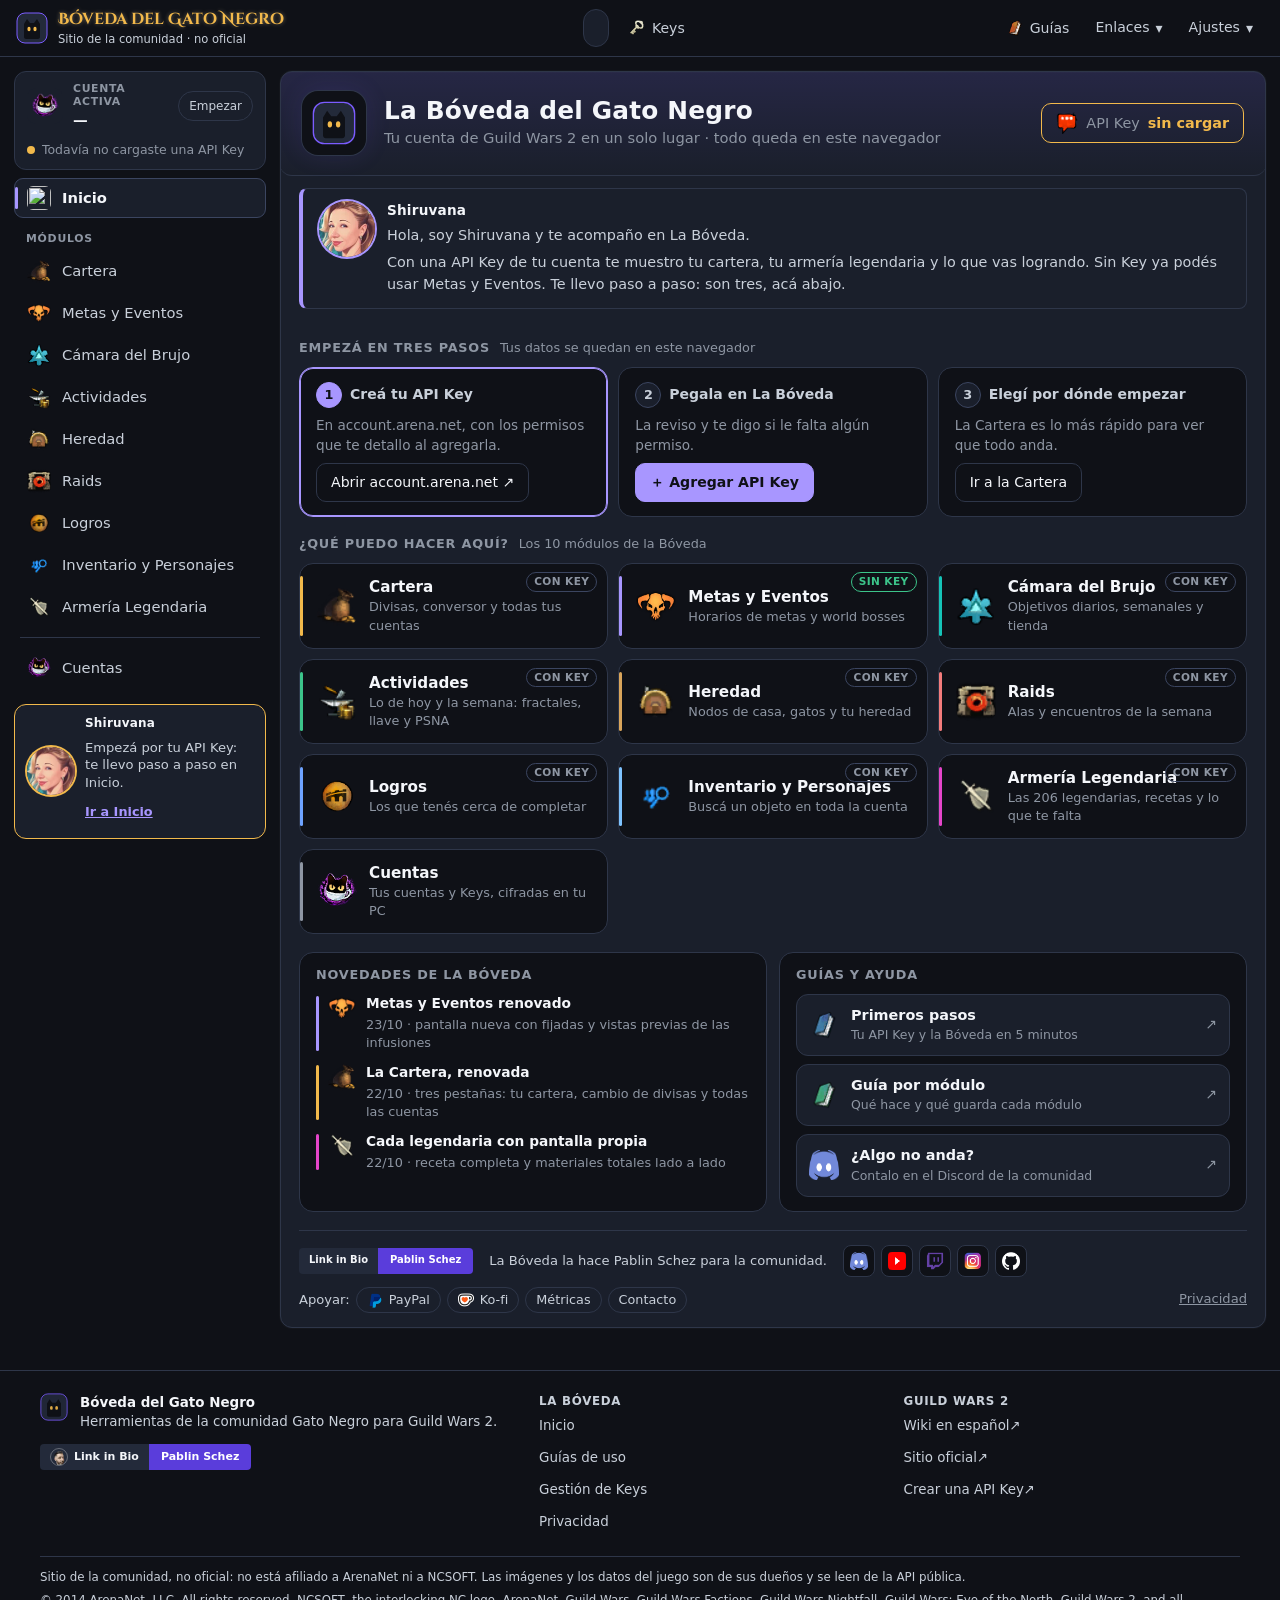
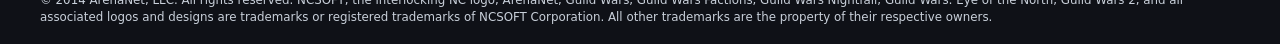
==== commit 3dbcee8e: "BL-073: pasaje a PRD desde gw2-factory-dev cc5ae6b20c29443028da9c8a9c225cd0f7c123f1 (manifiesto fact" ====
--- a/index.html
+++ b/index.html
@@ -5,7 +5,7 @@
   <meta name="viewport" content="width=device-width, initial-scale=1, viewport-fit=cover"/>
   <meta name="color-scheme" content="dark light"/>
   <meta name="theme-color" content="#0F1117"/>
-  <title>Bóveda del Gato Negro — v6.6.2</title>
+  <title>Bóveda del Gato Negro · sitio de la comunidad de Guild Wars 2 (no oficial)</title>
 
   <!-- Fuente hero: Cinzel Decorative -->
   <link rel="preconnect" href="https://fonts.googleapis.com">
@@ -21,13 +21,25 @@
   <link rel="stylesheet" href="css/themes/gato.css?v=1.0.0" id="themeStylesheet">
   
 
-    <!-- Google tag (gtag.js) -->
-  <script async src="https://www.googletagmanager.com/gtag/js?id=G-LB782QT9TR"></script>
-  <script>
+    <!-- Google tag (gtag.js): solo en producción (DEC-006).
+       En cualquier otro host (DEV, previews, localhost) no se carga GA:
+       gtag() solo encola en dataLayer y nada sale del navegador. -->
+  <script id="ga-loader">
     window.dataLayer = window.dataLayer || [];
     function gtag(){dataLayer.push(arguments);}
-    gtag('js', new Date());
-    gtag('config', 'G-LB782QT9TR');
+    (function () {
+      var GA_ID = 'G-LB782QT9TR';
+      var isProd = location.hostname === 'pablosnchz.github.io' &&
+        /^\/gw2-wallet-ligero(\/|$)/.test(location.pathname);
+      window.__gaEnabled = isProd;
+      if (!isProd) return;
+      var s = document.createElement('script');
+      s.async = true;
+      s.src = 'https://www.googletagmanager.com/gtag/js?id=' + GA_ID;
+      document.head.appendChild(s);
+      gtag('js', new Date());
+      gtag('config', GA_ID);
+    })();
   </script>
 
   <!-- Eventos personalizados -->
@@ -38,29 +50,54 @@
 
   <!-- ======================================================================
        ESTILOS INLINE CONSOLIDADOS v6.6.2
-       (Header + Sidebar + WV + Purchase Detail + Activities + Home Nodes)
+       (Header + Sidebar + WV + Purchase Detail)
        ====================================================================== -->
   <style>
-    /* ============ HEADER COMPACTO ============ */
-    .an-header--compact {
-      position: sticky; top: 0; z-index: 100;
-      background: var(--bg); border-bottom: 1px solid var(--bd-1);
-    }
-    .an-header--compact .an-utilbar {
-      display: flex; justify-content: space-between; align-items: center;
-      padding: 8px 16px; background: var(--bg-0); flex-wrap: wrap; gap: 8px;
-    }
-    .brand-compact { display: inline-flex; align-items: center; gap: 8px; }
-    .brand-logo-compact { width: 32px; height: 32px; object-fit: contain; border-radius: 6px; }
+    /* ============ BARRA DE ARRIBA (BL-070 TOP-5) — conducta en js/gn-topbar.js ============ */
+    header.gn-tb { position: relative; z-index: 960; background: var(--bg-0); border-bottom: 1px solid var(--bd-1); }
+    .gn-tb__row { display: flex; align-items: center; gap: 12px; min-height: 56px; padding: 6px 16px; }
+    .gn-tb__id { display: flex; align-items: center; gap: 10px; min-width: 0; }
+    .gn-tb__brand { display: inline-flex; align-items: center; gap: 10px; min-height: 44px; min-width: 0; border-radius: 10px; color: inherit; text-decoration: none; }
+    .brand-logo-compact { width: 32px; height: 32px; object-fit: contain; border-radius: 6px; flex-shrink: 0; }
+    .gn-tb__names { display: grid; line-height: 1.2; min-width: 0; }
     .brand-name {
       font-family: "Cinzel Decorative", serif; font-weight: 700; font-size: 1rem;
       color: var(--gn-gold); text-shadow: 0 0 4px rgba(255,230,180,0.4); white-space: nowrap;
     }
+    .gn-tb__fan { font-size: .72rem; color: var(--tx-2); white-space: nowrap; }
+    .gn-tb__dev { display: none; align-items: center; min-height: 22px; padding: 0 8px; border-radius: 999px; background: #F2B94B; color: #0F1117; font-size: .7rem; font-weight: 800; letter-spacing: .08em; }
+    html.gn-env-dev .gn-tb__dev { display: inline-flex; }
+    .gn-tb__acct { display: flex; align-items: center; gap: 8px; min-width: 0; margin: 0 auto; }
+    .gn-tb #keySelectGlobal { min-height: 38px; max-width: 260px; padding: 0 12px; border: 1px solid var(--bd-1); border-radius: 999px; background-color: var(--bg-1); color: var(--tx-1); font: inherit; font-size: .88rem; cursor: pointer; }
+    .gn-tb__tools { display: flex; align-items: center; gap: 4px; }
+    .gn-tb__btn { display: inline-flex; align-items: center; gap: 6px; min-height: 38px; padding: 0 10px; border: 1px solid transparent; border-radius: 10px; background: transparent; color: var(--tx-2); font: inherit; font-size: .88rem; text-decoration: none; white-space: nowrap; cursor: pointer; }
+    .gn-tb__btn:hover, .gn-tb__btn[aria-expanded="true"] { background: var(--bg-1); border-color: var(--bd-1); color: var(--tx-1); }
+    .gn-tb__btn img, .gn-tb__btn svg { width: 18px; height: 18px; object-fit: contain; flex-shrink: 0; }
+    .gn-tb a:focus-visible, .gn-tb button:focus-visible, .gn-tb select:focus-visible { outline: 2px solid var(--acc-1); outline-offset: 2px; }
+    .gn-tb__dd { position: relative; }
+    .gn-tb__menu { position: absolute; right: 0; top: calc(100% + 6px); z-index: 950; min-width: 260px; margin: 0; padding: 6px; list-style: none; background: var(--bg-1); border: 1px solid var(--bd-1); border-radius: 12px; box-shadow: 0 12px 30px rgba(0,0,0,.4); }
+    .gn-tb__menu[hidden] { display: none; }
+    .gn-tb__menu li { margin: 0; }
+    .gn-tb__menu [role="menuitem"] { display: flex; align-items: center; gap: 10px; width: 100%; min-height: 44px; padding: 0 12px; border: 0; border-radius: 8px; background: transparent; color: var(--tx-1); opacity: 1; font: inherit; font-size: .9rem; text-align: left; text-decoration: none; cursor: pointer; }
+    .gn-tb__menu [role="menuitem"]:hover, .gn-tb__menu [role="menuitem"]:focus { background: var(--bg-2); }
+    .gn-tb__menu [role="menuitem"]:focus-visible { outline: 2px solid var(--acc-1); outline-offset: -2px; }
+    .gn-tb__menu img { width: 20px; height: 20px; object-fit: contain; }
+    .gn-tb__ext { margin-left: auto; color: var(--tx-2); }
+    .gn-tb__more { display: none; }
     @media (max-width: 900px) {
-      .an-header--compact .an-utilbar { flex-direction: column; align-items: stretch; }
-      .an-header--compact .an-util-left,
-      .an-header--compact .an-util-right { flex-wrap: wrap; justify-content: center; }
-      .brand-name { font-size: 0.9rem; }
+      .gn-tb__row { gap: 8px; padding: 6px 10px; }
+      .gn-tb__acct { flex: 1; margin: 0; }
+      .gn-tb #keySelectGlobal { flex: 1; width: 100%; max-width: none; min-height: 44px; }
+      .gn-tb__btn { min-height: 44px; }
+      .gn-tb__acct .gn-tb__btn, .gn-tb__more { justify-content: center; width: 44px; padding: 0; }
+      .gn-tb__more { display: inline-flex; }
+      .gn-tb__tools { display: none; position: absolute; left: 8px; right: 8px; top: calc(100% + 4px); z-index: 950; flex-direction: column; align-items: stretch; gap: 4px; max-height: calc(100vh - 80px); overflow: auto; padding: 8px; background: var(--bg-1); border: 1px solid var(--bd-1); border-radius: 14px; box-shadow: 0 14px 34px rgba(0,0,0,.45); }
+      .gn-tb.is-open .gn-tb__tools { display: flex; }
+      .gn-tb__tools .gn-tb__btn { width: 100%; justify-content: flex-start; }
+      .gn-tb__menu { position: static; min-width: 0; padding: 0 0 0 14px; border: 0; background: transparent; box-shadow: none; }
+    }
+    @media (max-width: 600px) {
+      .gn-tb__names, .gn-tb__lbl { position: absolute; width: 1px; height: 1px; margin: -1px; overflow: hidden; clip: rect(0 0 0 0); white-space: nowrap; }
     }
 
     /* ============ SIDEBAR ============ */
@@ -110,47 +147,6 @@
     /* La cabecera, las pestañas y sus estilos los pone la vista de la Cámara (wv-view, por el manifiesto; BL-064). */
     #wvPanel { overflow-x: hidden; width: 100%; padding: 0 12px; }
 
-    /* ============ ACTIVITIES ============ */
-    #activitiesPanel .card {
-      background:var(--gw-card-bg); border-radius:10px; padding:10px;
-      box-shadow:inset 0 0 0 1px var(--bd-1);
-    }
-    #activitiesPanel .muted { color:var(--gw-muted); }
-    #activitiesPanel .btn[disabled] { opacity:.5; cursor:not-allowed; }
-    #activitiesPanel .panel-head__title img { margin-right:6px; border-radius:4px; }
-    #activitiesPanel .node-icon { background:var(--bg-2); }
-
-    /* ============ HOME NODES ============ */
-    #homeNodesGrid .gw-node-ico {
-      width:22px; height:22px; border-radius:4px;
-      display:inline-flex; align-items:center; justify-content:center;
-      background:linear-gradient(180deg,var(--bg-2),var(--bg-0));
-      box-shadow:0 0 0 1px rgba(46,68,97,.55) inset,0 0 10px rgba(30,55,88,.38);
-      overflow:hidden;
-    }
-    :root {
-      --gw-mining-bg:linear-gradient(180deg,#1c2432,#0d1622);
-      --gw-logging-bg:linear-gradient(180deg,#1e2a21,#0f1a13);
-      --gw-harvest-bg:linear-gradient(180deg,#1c2230,#111827);
-    }
-    #homeNodesGrid .gw-node--mining .gw-node-ico {
-      background:var(--gw-mining-bg);
-      box-shadow:0 0 0 1px rgba(70,120,180,.6) inset, 0 0 10px rgba(70,120,180,.35);
-    }
-    #homeNodesGrid .gw-node--logging .gw-node-ico {
-      background:var(--gw-logging-bg);
-      box-shadow:0 0 0 1px rgba(84,124,90,.6) inset, 0 0 10px rgba(72,112,86,.35);
-    }
-    #homeNodesGrid .gw-node--harvest .gw-node-ico {
-      background:var(--gw-harvest-bg);
-      box-shadow:0 0 0 1px rgba(90,84,160,.6) inset, 0 0 10px rgba(90,84,160,.35);
-    }
-    #homeNodesGrid .gw-node-ico > img { width:22px; height:22px; display:block; }
-    #homeNodesGrid .gw-node-ico[data-fallback] {
-      font-size:13px; font-weight:700; color:var(--acc-2); line-height:1;
-    }
-    #homeNodesGrid .gw-node--logging .gw-node-ico[data-fallback] { color:var(--color-green); }
-    #homeNodesGrid .gw-node--harvest .gw-node-ico[data-fallback] { color:var(--acc-2); }
   </style>
 </head>
 <body class="dense">
@@ -161,102 +157,57 @@
     </div>
   </noscript>
 
-  <!-- ======= HEADER COMPACTO ======= -->
-  <header class="an-header an-header--compact" role="banner">
-    <div class="an-utilbar">
-      <div class="an-util-left">
-        <!-- Logo + nombre -->
-        <div class="brand-compact">
-          <img class="brand-logo-compact" src="assets/brand/gato-negro.svg" alt="Bóveda del Gato Negro" width="32" height="32">
-          <span class="brand-name">Bóveda del Gato Negro</span>
-        </div>
-        
-        <span class="an-sep">|</span>
-        
-        <!-- Botón Home -->
-        <a class="an-util-link an-home-link" href="#/welcome" title="Inicio">
-          <img src="assets/icons/Welcome/3380755.png" width="16" height="16" alt="Inicio" style="vertical-align: middle;">
+  <!-- ======= BARRA DE ARRIBA (BL-070 TOP-5): quién sos, con qué cuenta mirás y las herramientas.
+       Los menús, la hoja del celular y la marca DEV los maneja js/gn-topbar.js (por el manifiesto). ======= -->
+  <header class="gn-tb" id="gnTopbar" role="banner">
+    <div class="gn-tb__row">
+      <div class="gn-tb__id">
+        <a class="gn-tb__brand" href="#/welcome" title="Ir a Inicio">
+          <img class="brand-logo-compact" src="assets/brand/gato-negro.svg" alt="" width="32" height="32">
+          <span class="gn-tb__names"><span class="brand-name">Bóveda del Gato Negro</span><span class="gn-tb__fan">Sitio de la comunidad · no oficial</span></span>
         </a>
-
-        <span class="an-sep">|</span>
-        
-        <!-- Guía de usuario (modal) -->
-        <a class="an-util-link" href="#" id="guideLink" title="Guías de usuario" style="display: inline-flex; align-items: center; gap: 4px;">
-          <img src="assets/icons/Welcome/102353.png" width="16" height="16" alt="Guía" style="vertical-align: middle;">
-          Guía
-        </a>
-        
-        <span class="an-sep">|</span>
-        
-        <a class="an-util-link" href="https://wiki-es.guildwars2.com/wiki/P%C3%A1gina_principal" target="_blank" rel="noopener">Wiki GW2</a>
-        <a class="an-util-link" href="https://en-forum.guildwars2.com/" target="_blank" rel="noopener">Foros</a>
-        <a class="an-util-link" href="https://help.guildwars2.com/hc" target="_blank" rel="noopener">Ayuda</a>
-        <a class="an-util-link" href="https://www.guildwars2.com/" target="_blank" rel="noopener">Sitio oficial</a>
-        
-        <span class="an-sep">|</span>
-        
-        <a class="an-util-link an-link--keys" href="https://account.arena.net/applications" target="_blank" rel="noopener">ANet Keys</a>
-
-        <!-- Gestión + selector global -->
-        <button id="keysMenuBtn"
-                class="an-util-link an-util-link--btn"
-                type="button"
-                title="Gestión de API Keys"
-                aria-haspopup="dialog"
-                aria-controls="keysModal">
-          Gestión de API Keys ▾
+        <span class="gn-tb__dev" title="Estás en el entorno de desarrollo, no en la Bóveda publicada">DEV</span>
+      </div>
+
+      <div class="gn-tb__acct">
+        <label for="keySelectGlobal" class="visually-hidden">Cuenta activa</label>
+        <select id="keySelectGlobal" title="Cuenta activa: con qué API Key mirás la Bóveda" aria-label="Cuenta activa"></select>
+        <button id="keysMenuBtn" class="gn-tb__btn" type="button" title="Gestión de API Keys" aria-haspopup="dialog" aria-controls="keysModal">
+          <img src="assets/icons/Cuentas/155048.png" width="18" height="18" alt=""><span class="gn-tb__lbl">Keys</span>
         </button>
-
-        <label for="keySelectGlobal" class="visually-hidden">Seleccionar API Key</label>
-        <select id="keySelectGlobal" title="Seleccionar API Key (global)" aria-label="Seleccionar API Key (global)"></select>
-      </div>
-
-      <div class="an-util-right" aria-label="Configuración y redes">
-  <!-- Botón Exportar Backup -->
-  <button id="exportSettingsBtn" class="an-util-link" title="Exportar configuración (API Keys, pins, etc.)" style="background: none; border: none; cursor: pointer; display: inline-flex; align-items: center; gap: 4px; padding: 0;">
-    <img src="assets/icons/155034.png" width="16" height="16" alt="Exportar">
-    Backup
-  </button>
-  
-  <!-- Botón Importar Restaurar -->
-  <button id="importSettingsBtn" class="an-util-link" title="Importar configuración desde archivo" style="background: none; border: none; cursor: pointer; display: inline-flex; align-items: center; gap: 4px; padding: 0;">
-    <img src="assets/icons/155033.png" width="16" height="16" alt="Importar">
-    Restaurar
-  </button>
-  
-  <!-- Botón Sincronizar GitHub Gist -->
-  <button id="syncGistBtn" class="an-util-link" title="Sincronizar con GitHub Gist" style="background: none; border: none; cursor: pointer; display: none; align-items: center; gap: 4px; padding: 0;">
-    <img src="assets/icons/2015716.png" width="16" height="16" alt="Sincronizar">
-    Sincronizar
-  </button>
-
-  <!-- Botón Limpiar caché de la API (Idea 50, Tramo siguiente a F y P3).
-       `an-util-link--btn` es el reset de boton que YA existe en main.css:517 y
-       que los 3 botones de arriba repiten con style inline. No se agrega CSS
-       nuevo, y este boton no es una copia mas de ese style inline. -->
-  <button id="clearCacheBtn" class="an-util-link an-util-link--btn"
-          type="button"
-          title="Liberar la caché de la API y del WV (no toca cuentas, pines ni ajustes; el botón dice cuántos bytes libera y cuántos quedan)"
-          aria-label="Liberar la caché de la API y del WV">
-    <span aria-hidden="true">⛁</span> Limpiar caché
-  </button>
-  
-  <span class="an-sep">|</span>
-  
-  <!-- BADGE: Link in Bio / Pablin Schez (Compacto para util-right).
-       Colores oficiales de Gato Negro (DEC-025), fijos a propósito: no siguen el theme. -->
-  <a href="https://pablosnchz.github.io/bio/" target="_blank" rel="noopener" style="display: inline-flex; align-items: center; text-decoration: none; border-radius: 4px; overflow: hidden; font-family: system-ui, -apple-system, sans-serif; height: 26px;">
-    <!-- Lado obsidiana: Foto + Link in Bio -->
-    <span style="background-color: #232A3A; color: #F4F6FA; padding: 0 10px; font-size: 10px; font-weight: 600; display: flex; align-items: center; gap: 6px; letter-spacing: 0.3px; white-space: nowrap; height: 100%;">
-      <img src="https://raw.githubusercontent.com/PabloSnchz/bio/main/assets/profile.png" alt="Foto perfil" style="width:18px; height:18px; border-radius:50%; object-fit:cover; border:1px solid rgba(255,255,255,0.3);">
-      Link in Bio
-    </span>
-    <!-- Lado arcano: Tu nombre -->
-    <span style="background-color: #5A3DDB; color: #FFFFFF; padding: 0 12px; font-size: 10px; font-weight: 700; display: flex; align-items: center; justify-content: center; white-space: nowrap; height: 100%;">
-      Pablin Schez
-    </span>
-  </a>
-</div>
+      </div>
+
+      <button class="gn-tb__btn gn-tb__more" id="gnTbMore" type="button" aria-expanded="false" aria-controls="gnTbTools">
+        <svg viewBox="0 0 20 20" aria-hidden="true" focusable="false"><path d="M3 5h8M16 5h1M3 10h2M10 10h7M3 15h6M14 15h3" stroke="currentColor" stroke-width="2" stroke-linecap="round"/><circle cx="13.5" cy="5" r="2" fill="none" stroke="currentColor" stroke-width="2"/><circle cx="7.5" cy="10" r="2" fill="none" stroke="currentColor" stroke-width="2"/><circle cx="11.5" cy="15" r="2" fill="none" stroke="currentColor" stroke-width="2"/></svg><span class="gn-tb__lbl">Opciones</span>
+      </button>
+
+      <nav class="gn-tb__tools" id="gnTbTools" aria-label="Herramientas">
+        <a class="gn-tb__btn" href="#" id="guideLink" title="Guías de usuario"><img src="assets/icons/Welcome/102353.png" width="18" height="18" alt=""><span>Guías</span></a>
+
+        <div class="gn-tb__dd">
+          <button class="gn-tb__btn" type="button" id="gnTbLinksBtn" aria-haspopup="true" aria-expanded="false" aria-controls="gnTbLinks">Enlaces <span aria-hidden="true">▾</span></button>
+          <ul class="gn-tb__menu" id="gnTbLinks" role="menu" aria-labelledby="gnTbLinksBtn" hidden>
+            <li role="none"><a role="menuitem" href="https://wiki-es.guildwars2.com/wiki/P%C3%A1gina_principal" target="_blank" rel="noopener">Wiki de GW2 en español<span class="gn-tb__ext" aria-hidden="true">↗</span><span class="visually-hidden"> (se abre en otra pestaña)</span></a></li>
+            <li role="none"><a role="menuitem" href="https://en-forum.guildwars2.com/" target="_blank" rel="noopener">Foros oficiales<span class="gn-tb__ext" aria-hidden="true">↗</span><span class="visually-hidden"> (se abre en otra pestaña)</span></a></li>
+            <li role="none"><a role="menuitem" href="https://help.guildwars2.com/hc" target="_blank" rel="noopener">Ayuda de ArenaNet<span class="gn-tb__ext" aria-hidden="true">↗</span><span class="visually-hidden"> (se abre en otra pestaña)</span></a></li>
+            <li role="none"><a role="menuitem" href="https://www.guildwars2.com/" target="_blank" rel="noopener">Sitio oficial<span class="gn-tb__ext" aria-hidden="true">↗</span><span class="visually-hidden"> (se abre en otra pestaña)</span></a></li>
+            <li role="none"><a role="menuitem" href="https://account.arena.net/applications" target="_blank" rel="noopener">Crear una API Key<span class="gn-tb__ext" aria-hidden="true">↗</span><span class="visually-hidden"> (se abre en otra pestaña)</span></a></li>
+          </ul>
+        </div>
+
+        <div class="gn-tb__dd">
+          <button class="gn-tb__btn" type="button" id="gnTbSetBtn" aria-haspopup="true" aria-expanded="false" aria-controls="gnTbSet">Ajustes <span aria-hidden="true">▾</span></button>
+          <ul class="gn-tb__menu" id="gnTbSet" role="menu" aria-labelledby="gnTbSetBtn" hidden>
+            <li role="none"><button id="themeToggleBtn" type="button" role="menuitem"><img src="assets/icons/101663.png" width="20" height="20" alt="">Cambiar el tema</button></li>
+            <li role="none"><button id="exportSettingsBtn" type="button" role="menuitem" title="Exportar configuración (API Keys, pins, etc.)"><img src="assets/icons/155034.png" width="20" height="20" alt="">Guardar copia de ajustes</button></li>
+            <li role="none"><button id="importSettingsBtn" type="button" role="menuitem" title="Importar configuración desde archivo"><img src="assets/icons/155033.png" width="20" height="20" alt="">Restaurar una copia</button></li>
+            <!-- Idea 50: el botón conserva las clases an-util-link an-util-link--btn de main.css; el menú le pone su forma. -->
+            <li role="none"><button id="clearCacheBtn" class="an-util-link an-util-link--btn" type="button" role="menuitem"
+                    title="Liberar la caché de la API y del WV (no toca cuentas, pines ni ajustes; el botón dice cuántos bytes libera y cuántos quedan)"
+                    aria-label="Liberar la caché de la API y del WV"><img src="assets/icons/Welcome/156107.png" width="20" height="20" alt="">Liberar la caché de la API</button></li>
+          </ul>
+        </div>
+      </nav>
     </div>
   </header>
 
@@ -368,10 +319,13 @@
       </div>
     </section>
 
-    <!-- ======= Dashboard de Cartera (nuevo - en posición correcta dentro de col-main) ======= -->
+    <!-- ======= Dashboard de Cartera ======= -->
     <section id="walletDashboardPanel" class="panel col-main" hidden>
       <!-- El contenido lo llena wallet-dashboard.js dinámicamente -->
     </section>
+
+    <section id="activitiesPanel" class="panel col-main" aria-labelledby="avTitle" hidden></section>
+    <section id="homesteadPanel" class="panel col-main" aria-labelledby="hsTitle" hidden></section>
 
     <!-- ======= Panel Raid Tracker ======= -->
     <section id="raidTrackerPanel" class="panel col-main" aria-labelledby="raidTrackerTitle" hidden>
@@ -389,21 +343,6 @@
       <div class="panel__body"></div>
     </section>
 
-    <!-- ======= Panel Strike Tracker (NUEVO) ======= -->
-    <section id="strikeTrackerPanel" class="panel col-main" aria-labelledby="strikeTrackerTitle" hidden>
-      <h2 class="panel__title" id="strikeTrackerTitle" style="display: flex; align-items: center; justify-content: space-between; width: 100%;">
-        <span style="display: flex; align-items: center; gap: 8px;">
-          <img src="assets/icons/raids/raid-icon.png" alt="" width="32" height="32">
-          Seguimiento de Strikes
-        </span>
-        <span id="strikeLiBadgeContainer" style="display: flex; align-items: center; gap: 6px; background: var(--bg-1); padding: 4px 12px; border-radius: 32px;">
-          <img src="https://render.guildwars2.com/file/6D33B7387BAF2E2CC9B5D37D1D1B01246AB6FA22/1302744.png" width="16" height="16" alt="LI" style="filter: brightness(0.9);">
-          <span style="font-size: 0.75rem;">LI Disponible:</span>
-          <strong id="strikeLiAvailable" style="font-weight: 700; color: #ffd36b; font-size: 0.9rem;">0</strong>
-        </span>
-      </h2>
-      <div class="panel__body"></div>
-    </section>
 
     <!-- ======= Panel MetaEventos ======= -->
     <section id="metaPanel" class="panel col-main" aria-labelledby="metaTitle" hidden>
@@ -548,11 +487,6 @@
       <div class="panel__body"></div>
     </section>
 
-    <!-- ======= Panel de Dashboard de Inventario (NUEVO) ======= -->
-    <section id="inventoryDashboardPanel" class="panel col-main" aria-labelledby="inventoryDashboardTitle" hidden>
-      <div class="panel__body"></div>
-    </section>
-
     <!-- ======= Panel de Cuentas ======= -->
     <section id="accountsPanel" class="panel col-main" aria-labelledby="accountsTitle" hidden>
       <h2 class="panel__title" id="accountsTitle">
@@ -645,16 +579,23 @@
               </a>
             </li>
 
-            <!-- ====== NUEVO: Raids ====== -->
+            <li>
+              <a id="navHS" class="side-nav__link" href="#/account/homestead">
+                <span class="side-nav__icon">
+                  <img class="icon-img" src="assets/icons/Welcome/3380755.png" alt="Heredad" width="28" height="28" loading="lazy" referrerpolicy="no-referrer">
+                </span>
+                <span>Heredad</span>
+              </a>
+            </li>
+
             <li>
               <a id="navRaids" class="side-nav__link" href="#/account/raids">
                 <span class="side-nav__icon">
                   <img class="icon-img" src="assets/icons/raids/raid-icon.png" alt="Raids" width="28" height="28" loading="lazy" referrerpolicy="no-referrer">
                 </span>
-                <span>Raids y Strikes</span>
-              </a>
-            </li>
-            <!-- ====== FIN NUEVO ====== -->
+                <span>Raids</span>
+              </a>
+            </li>
 
             <li>
               <a id="navChars" class="side-nav__link" href="#/account/characters">
@@ -665,7 +606,6 @@
               </a>
             </li>
 
-            <!-- ====== NUEVO: Armería Legendaria ====== -->
             <li>
               <a id="navLegendaryArmory" class="side-nav__link" href="#/account/legendary-armory" data-view="legendaryArmory">
                 <span class="side-nav__icon">
@@ -674,7 +614,6 @@
                 <span>Armería Legendaria</span>
               </a>
             </li>
-            <!-- ====== FIN NUEVO ====== -->
 
             <li>
               <a id="navAccounts" class="side-nav__link" href="#/account/accounts">
@@ -688,21 +627,12 @@
         </nav>
       </section>
     
-      <!-- Conversor movido a modal (converter-modal.js) -->
-
-      <!-- Próximas funciones -->
+
       <section class="panel" id="asideNextFeatures">
         <h3 class="panel__title">Próximas funciones</h3>
-        <div class="panel__body">
-          <ul class="muted">
-            <li>Panel de Actividades</li>
-            <li>Historial y variación</li>
-            <li>Deep‑links</li>
-          </ul>
-        </div>
+        <div class="panel__body"></div>
       </section>
 
-      <!-- Sidebar MetaEventos: Top 3 próximos (visible sólo en Meta) -->
       <section class="panel" id="metaAsideNext" hidden>
         <h3 class="panel__title">Próximos (Top 3)</h3>
         <div class="panel__body">
@@ -710,17 +640,32 @@
         </div>
       </section>
 
-      <!-- Aside Logros (lo maneja achievements.js) -->
-      <section id="achAsidePanel" class="panel" hidden></section>
-
     </aside>
   </main>
 
-  <!-- ======= FOOTER ======= -->
-  <footer class="site-footer" role="contentinfo">
-    <div class="footer-inner">
-      <img class="footer-mark" src="assets/brand/gato-negro.svg" alt="" width="18" height="18"/>
-      <span class="footer-copy">© Comunidad Gato Negro — Herramientas para GW2</span>
+  <!-- ======= PIE (BL-070 TOP-6): estilos y atajos en js/gn-topbar.js ======= -->
+  <footer class="site-footer gn-ft" id="gnFooter" role="contentinfo">
+    <div class="gn-ft__grid">
+      <div class="gn-ft__id">
+        <div class="gn-ft__brand"><img class="footer-mark" src="assets/brand/gato-negro.svg" alt="" width="28" height="28"/><p><b>Bóveda del Gato Negro</b><br>Herramientas de la comunidad Gato Negro para Guild Wars 2.</p></div>
+        <!-- Link in Bio: colores fijos de Gato Negro (DEC-025), foto local (D7) -->
+        <a class="gn-bio" href="https://pablosnchz.github.io/bio/" target="_blank" rel="noopener"><span class="gn-bio__a"><img src="assets/brand/pablo-bio.svg" alt="" width="18" height="18">Link in Bio</span><span class="gn-bio__b">Pablin Schez</span><span class="visually-hidden"> (se abre en otra pestaña)</span></a>
+      </div>
+      <nav class="gn-ft__col" aria-labelledby="gnFtA"><p class="gn-ft__h" id="gnFtA">La Bóveda</p>
+        <a href="#/welcome">Inicio</a>
+        <button type="button" data-gn-open="guideLink">Guías de uso</button>
+        <button type="button" data-gn-open="keysMenuBtn" aria-haspopup="dialog">Gestión de Keys</button>
+        <a href="privacy.html">Privacidad</a>
+      </nav>
+      <nav class="gn-ft__col" aria-labelledby="gnFtB"><p class="gn-ft__h" id="gnFtB">Guild Wars 2</p>
+        <a href="https://wiki-es.guildwars2.com/wiki/P%C3%A1gina_principal" target="_blank" rel="noopener">Wiki en español<span aria-hidden="true"> ↗</span><span class="visually-hidden"> (se abre en otra pestaña)</span></a>
+        <a href="https://www.guildwars2.com/" target="_blank" rel="noopener">Sitio oficial<span aria-hidden="true"> ↗</span><span class="visually-hidden"> (se abre en otra pestaña)</span></a>
+        <a href="https://account.arena.net/applications" target="_blank" rel="noopener">Crear una API Key<span aria-hidden="true"> ↗</span><span class="visually-hidden"> (se abre en otra pestaña)</span></a>
+      </nav>
+    </div>
+    <div class="gn-ft__legal">
+      <p>Sitio de la comunidad, no oficial: no está afiliado a ArenaNet ni a NCSOFT. Las imágenes y los datos del juego son de sus dueños y se leen de la API pública.</p>
+      <p lang="en">© 2014 ArenaNet, LLC. All rights reserved. NCSOFT, the interlocking NC logo, ArenaNet, Guild Wars, Guild Wars Factions, Guild Wars Nightfall, Guild Wars: Eye of the North, Guild Wars 2, and all associated logos and designs are trademarks or registered trademarks of NCSOFT Corporation. All other trademarks are the property of their respective owners.</p>
     </div>
   </footer>
 
@@ -732,7 +677,7 @@
     <div class="modal__backdrop" data-close="1"></div>
     <div class="modal__dialog" role="document" aria-describedby="keysModalDesc" tabindex="-1">
       <header class="modal__header">
-        <h3 id="keysModalTitle">Gestión de API Keys</h3>
+        <h3 id="keysModalTitle"><img src="assets/icons/Cuentas/155048.png" width="24" height="24" alt="">Gestión de API Keys</h3>
         <button type="button" class="modal__close" aria-label="Cerrar" data-close="1">✕</button>
       </header>
 
@@ -760,86 +705,9 @@
             Limpiar
           </button>
           </div>
-          <p class="muted" style="margin:8px 0 0">
-            Requiere los 7 permisos que usa la app: <code>account</code>, <code>wallet</code>, <code>progression</code>, <code>unlocks</code>, <code>inventories</code>, <code>tradingpost</code> y <code>characters</code>. Marcá los 7 al crearla en <code>account.arena.net/applications</code>; con menos, la API responde 403 y la app muestra ceros en vez de un error. Se usa <code>?access_token=</code> para evitar preflight CORS.
-          </p>
+          <p class="gn-keys-note">La Key necesita estos 7 permisos. Marcalos al crearla en <a href="https://account.arena.net/applications" target="_blank" rel="noopener">account.arena.net/applications</a>; si falta alguno, la Bóveda no la guarda y te dice cuál.</p>
+          <ul class="gn-perms" aria-label="Permisos que necesita la Key"><li><code>account</code></li><li><code>wallet</code></li><li><code>progression</code></li><li><code>unlocks</code></li><li><code>inventories</code></li><li><code>tradingpost</code></li><li><code>characters</code></li></ul>
         </form>
-      </div>
-    </div>
-  </div>
-
-  <!-- Modal: Sincronización con GitHub Gist -->
-  <div id="gistSyncModal" class="modal" role="dialog" aria-modal="true" aria-labelledby="gistSyncTitle" hidden>
-    <div class="modal__backdrop" data-close="1"></div>
-    <div class="modal__dialog" role="document" style="max-width: 550px;">
-      <header class="modal__header">
-        <h3 id="gistSyncTitle" style="display: flex; align-items: center; gap: 8px;">
-          <img src="assets/icons/2015716.png" width="24" height="24" alt="">
-          Sincronización con GitHub Gist
-        </h3>
-        <button type="button" class="modal__close" aria-label="Cerrar" data-close="1">✕</button>
-      </header>
-
-      <div class="modal__body">
-        <div id="gistSyncStatus" class="muted" style="margin-bottom: 16px; padding: 8px; background: var(--bg-1); border-radius: 8px;">
-          <div style="display: flex; align-items: center; gap: 8px;">
-            <img src="assets/icons/Welcome/544515.png" width="16" height="16" alt="">
-            <span id="gistStatusText">Verificando estado...</span>
-          </div>
-        </div>
-
-        <div class="field" style="margin-bottom: 16px;">
-          <label for="ghTokenInput">Token de GitHub (permisos <code>gist</code>)</label>
-          <input type="password" id="ghTokenInput" placeholder="ghp_xxxxxxxxxxxx" autocomplete="off">
-          <p class="muted" style="font-size: 11px; margin-top: 4px;">
-            <a href="https://github.com/settings/tokens" target="_blank">Generar token en GitHub</a> → Seleccionar "gist"
-          </p>
-        </div>
-
-        <!-- Campo de password para cifrado local (AES-GCM + PBKDF2) -->
-        <div class="field" style="margin-bottom: 16px;">
-          <label for="ghPasswordInput">Contraseña maestra (para cifrar token)</label>
-          <input type="password" id="ghPasswordInput" placeholder="Mínimo 8 caracteres" autocomplete="off">
-          <p class="muted" style="font-size: 11px; margin-top: 4px;">
-            Se usa para derivar la clave de cifrado (PBKDF2 200k iter). <strong>No se almacena ni envía.</strong>
-          </p>
-        </div>
-
-        <!-- Sección de desbloqueo (se muestra cuando el token está cifrado pero no descifrado) -->
-        <div id="gistUnlockSection" class="field" style="margin-bottom: 16px; display: none;">
-          <label for="ghUnlockPassword">Desbloquear token guardado</label>
-          <input type="password" id="ghUnlockPassword" placeholder="Ingresá tu contraseña maestra" autocomplete="off" style="margin-bottom: 8px;">
-          <button id="gistUnlockBtn" class="btn btn--ghost" style="display: inline-flex; align-items: center; gap: 6px; width: 100%;">
-            <img src="assets/icons/Welcome/156108.png" width="16" height="16" alt="">
-            Desbloquear y sincronizar
-          </button>
-        </div>
-
-        <div style="display: flex; gap: 12px; margin-bottom: 16px; flex-wrap: wrap;">
-          <button id="gistSaveTokenBtn" class="btn btn--accent" style="display: inline-flex; align-items: center; gap: 6px;">
-            <img src="assets/icons/Welcome/156108.png" width="16" height="16" alt="">
-            Guardar token
-          </button>
-          <button id="gistClearTokenBtn" class="btn btn--ghost" style="display: inline-flex; align-items: center; gap: 6px;">
-            <img src="assets/icons/Welcome/156107.png" width="16" height="16" alt="">
-            Eliminar token
-          </button>
-        </div>
-
-        <hr style="border-color: var(--bd-1); margin: 16px 0;">
-
-        <div style="display: flex; gap: 12px; flex-wrap: wrap;">
-          <button id="gistUploadBtn" class="btn" style="display: inline-flex; align-items: center; gap: 6px;">
-            <img src="assets/icons/155033.png" width="16" height="16" alt="">
-            Subir configuración a la nube
-          </button>
-          <button id="gistDownloadBtn" class="btn" style="display: inline-flex; align-items: center; gap: 6px;">
-            <img src="assets/icons/2015716.png" width="16" height="16" alt="">
-            Sincronizar desde la nube
-          </button>
-        </div>
-
-        <div id="gistActionStatus" class="muted" style="margin-top: 12px;"></div>
       </div>
     </div>
   </div>
@@ -867,42 +735,27 @@
        ====================================================================== -->
 
   <!-- Vistas independientes del router -->
-  <script defer src="js/achievements.js?v=3.2.1"></script>
+  <script defer src="js/achievements.js?v=3.6.0"></script>
   <script defer src="js/meta.js?v=4.0.1"></script>
-  <script defer src="js/sidebar-nav.js?v=2.2.2"></script>
-
-  <!-- Actividades -->
-  <script defer src="js/activities.js?v=3.23.0"></script>
-  <script defer src="js/activities-theme.js?v=2.6.1"></script>
-  <script defer src="js/fractal-tracker-theme.js?v=1.0.1"></script>
+  <script defer src="js/sidebar-nav.js?v=2.2.6"></script>
+
+  <!-- Actividades: js/act-*.js por js/modules.json (BL-070 ACT-7) -->
 
   <!-- Conversor (modal) -->
   <script defer src="js/converter-modal.js?v=2.0.0"></script>
   <script defer src="js/commerce-delivery-theme.js?v=1.0.0"></script>
 
-  <!-- Inventario y Personajes -->
-  <script defer src="js/inventory-hub.js?v=1.4.0"></script>
-
-  <!-- Dashboard de Inventario Multi-Cuenta -->
-  <script defer src="js/inventory-dashboard.js?v=1.2.0"></script>
-
-  <!-- Personajes -->
-  <script defer src="js/characters.js?v=2.4.1"></script>
-  <script defer src="js/characters-theme.js?v=1.0.1"></script>
-
-  <!-- Cuentas + Utilidades -->
-  <script defer src="js/accounts-panel.js?v=2.0.2"></script>
-  <script defer src="js/settings-manager.js?v=1.0.4"></script>
-  <script defer src="js/gist-sync.js?v=1.1.0"></script>
+  <!-- Inventario y Personajes: js/inv-*.js por js/modules.json (BL-070 INV-7) -->
+
+  <!-- Utilidades (Cuentas: js/acc-*.js por js/modules.json, BL-070 CTA-5) -->
+  <script defer src="js/settings-manager.js?v=1.0.5"></script>
 
   <!-- Bienvenida -->
-  <script defer src="js/welcome-panel.js?v=2.2.0"></script>
+  <script defer src="js/welcome-panel.js?v=2.4.0"></script>
 
   <!-- Raid Tracker -->
   <script defer src="js/raid-tracker.js?v=1.10.1"></script>
 
-  <!-- Strike Tracker (NUEVO) -->
-  <script defer src="js/strike-tracker.js?v=1.0.0"></script>
 
   <!-- Armería Legendaria (ALERT-84 T3+T4) -->
   <!-- El orden del documento es el orden de ejecucion con `defer`, y es el que
@@ -949,24 +802,23 @@
        Van después de la bienvenida para encontrar su panel ya creado, y al final de los
        módulos para no correr de lugar ninguna línea anterior de este archivo. -->
   <script defer src="js/shiruvana.js?v=1.0.0"></script>
-  <script defer src="js/shiruvana-places.js?v=1.3.0"></script>
+  <script defer src="js/shiruvana-places.js?v=1.3.1"></script>
 
   <!-- ROUTER — orquestador principal -->
-  <script defer src="js/router.js?v=2.17.0"></script>
+  <script defer src="js/router.js?v=2.21.0"></script>
 
   <!-- ======================================================================
        APP — Bootstrap de keys + toasts + conversor
        ====================================================================== -->
-  <script defer src="js/app.js?v=2.8.0"></script>
+  <script defer src="js/app.js?v=2.9.0"></script>
   <!-- Cargador de módulos nuevos (DEC-035): los módulos nuevos van en js/modules.json, no acá. Último defer. -->
-  <script defer src="js/boot.js?v=1.0.0"></script>
+  <script defer src="js/boot.js?v=1.1.0"></script>
 
   <!-- ======================================================================
        TEMAS / UI HELPERS — sin defer, se aplican al DOM existente
        ====================================================================== -->
-  <script src="js/wallet-theme.js?v=2.1.0"></script>
+  <script src="js/wallet-theme.js?v=2.1.1"></script>
   <script src="js/meta-theme.js?v=2.1.0"></script>
-  <script src="js/achievements-theme.js?v=1.1.1"></script>
   <script src="js/wv-theme.js?v=1.0.1"></script>
   
 
@@ -990,376 +842,25 @@
 
 
 
-<script>
-(function(){
-  function detectNodeType(nodeId){
-    nodeId = String(nodeId||'').toLowerCase();
-    if (/_ore_node$/.test(nodeId) || /_(crystal|obsidian|prismaticite|mursaat|brandstone|mistonium|difluorite)/.test(nodeId)) return 'mining';
-    if (/_wood_node$/.test(nodeId) || /petrified_stump|lowland_pine/.test(nodeId)) return 'logging';
-    return 'harvest';
-  }
-
-  const HOME_NODE_ITEM_MAP = {
-    'orichalcum_ore_node': 19701,
-    'mithril_ore_node':    19700,
-    'ancient_wood_node':   19725,
-    'quartz_node':         43773,
-    'flaxseed_node':       74090,
-    'omnomberry_node':     12128
-  };
-
-  async function fetchItemIcons(ids=[]){
-    if (!ids.length) return {};
-    const url = `https://api.guildwars2.com/v2/items?ids=${ids.join(',')}`;
-    const res = await fetch(url, { mode:'cors' });
-    if (!res.ok) return {};
-    const arr = await res.json();
-    const out = {};
-    arr.forEach(it => { if (it && it.id && it.icon) out[it.id] = { name: it.name, icon: it.icon }; });
-    return out;
-  }
-
-  async function applyHomeNodePresets(container){
-    const cards = Array.from(container.querySelectorAll('label.card[data-node-id]'));
-    if (!cards.length) return;
-
-    cards.forEach(card => {
-      const nodeId = (card.getAttribute('data-node-id') || '').toLowerCase();
-      const t = detectNodeType(nodeId);
-      card.classList.add('gw-node', `gw-node--${t}`);
-
-      let ico = card.querySelector('.gw-node-ico');
-      if (!ico) {
-        ico = document.createElement('span');
-        ico.className = 'gw-node-ico';
-        (card.querySelector('.card__head') || card).prepend(ico);
-      }
-    });
-
-    const ids = [];
-    cards.forEach(card => {
-      const nodeId = (card.getAttribute('data-node-id') || '').toLowerCase();
-      const itemId = HOME_NODE_ITEM_MAP[nodeId];
-      if (itemId) ids.push(itemId);
-    });
-
-    let iconsById = {};
-    try { iconsById = await fetchItemIcons(ids); } catch(e){}
-
-    cards.forEach(card => {
-      const nodeId = (card.getAttribute('data-node-id') || '').toLowerCase();
-      const ico = card.querySelector('.gw-node-ico');
-      if (!ico) return;
-      ico.innerHTML = '';
-
-      const itemId = HOME_NODE_ITEM_MAP[nodeId];
-      const meta = itemId ? iconsById[itemId] : null;
-
-      if (meta && meta.icon){
-        const img = document.createElement('img');
-        img.loading = 'lazy';
-        img.decoding = 'async';
-        img.referrerPolicy = 'no-referrer';
-        img.src = meta.icon;
-        img.alt = meta.name || '';
-        ico.removeAttribute('data-fallback');
-        ico.appendChild(img);
-      } else {
-        const t = detectNodeType(nodeId);
-        ico.setAttribute('data-fallback','1');
-        ico.textContent = (t==='mining' ? '⛏' : (t==='logging' ? '🪓' : '✂'));
-      }
-    });
-  }
-
-  function ensureHomeNodesSection(){
-    const panel = document.getElementById('activitiesPanel');
-    if (!panel || panel.hasAttribute('hidden')) return;
-
-    let grid = panel.querySelector('#homeNodesGrid');
-    if (!grid) {
-      const body = panel.querySelector('.panel__body') || panel;
-      const title = document.createElement('h3');
-      title.className = 'panel-head__title';
-      title.style.margin = '6px 0 10px';
-      title.textContent = 'Home nodes';
-
-      grid = document.createElement('div');
-      grid.id = 'homeNodesGrid';
-      grid.className = 'grid';
-      grid.innerHTML = `
-        <label class="card" data-node-id="orichalcum_ore_node">
-          <div class="card__head"><h4 class="card__title">Orichalcum Mining Node</h4></div>
-          <p class="card__desc">Recolectable diario • 3 strikes</p>
-          <div class="card__meta"><span class="cats">Home Instance</span></div>
-        </label>
-        <label class="card" data-node-id="mithril_ore_node">
-          <div class="card__head"><h4 class="card__title">Mithril Mining Node</h4></div>
-          <p class="card__desc">Recolectable diario</p>
-          <div class="card__meta"><span class="cats">Home Instance</span></div>
-        </label>
-        <label class="card" data-node-id="ancient_wood_node">
-          <div class="card__head"><h4 class="card__title">Ancient Wood Logging Node</h4></div>
-          <p class="card__desc">Recolectable diario</p>
-          <div class="card__meta"><span class="cats">Home Instance</span></div>
-        </label>
-        <label class="card" data-node-id="quartz_node">
-          <div class="card__head"><h4 class="card__title">Quartz Crystal Formation</h4></div>
-          <p class="card__desc">Recolectable diario</p>
-          <div class="card__meta"><span class="cats">Home Instance</span></div>
-        </label>
-        <label class="card" data-node-id="flaxseed_node">
-          <div class="card__head"><h4 class="card__title">Flaxseed Harvesting Node</h4></div>
-          <p class="card__desc">Recolectable diario</p>
-          <div class="card__meta"><span class="cats">Home Instance</span></div>
-        </label>
-        <label class="card" data-node-id="omnomberry_node">
-          <div class="card__head"><h4 class="card__title">Omnomberry Harvesting Node</h4></div>
-          <p class="card__desc">Recolectable diario</p>
-          <div class="card__meta"><span class="cats">Home Instance</span></div>
-        </label>
-      `;
-      body.appendChild(document.createElement('hr')).className = 'hr-hairline';
-      body.appendChild(title);
-      body.appendChild(grid);
-    }
-
-    applyHomeNodePresets(grid);
-  }
-
-  document.addEventListener('DOMContentLoaded', ensureHomeNodesSection);
-
-  const panel = document.getElementById('activitiesPanel');
-  if (panel && 'MutationObserver' in window){
-    const mo = new MutationObserver(() => {
-      if (!panel.hasAttribute('hidden')) ensureHomeNodesSection();
-    });
-    mo.observe(panel, { childList:true, subtree:true, attributes:true, attributeFilter:['hidden'] });
-  }
-})();
-</script>
-
-<!-- Script para manejar el modal de sincronización -->
-<script>
-  (function() {
-    var modal = document.getElementById('gistSyncModal');
-    var syncBtn = document.getElementById('syncGistBtn');
-    
-    function openModal() {
-      if (modal) modal.hidden = false;
-      updateGistStatus();
-    }
-    
-    function closeModal() {
-      if (modal) modal.hidden = true;
-    }
-    
-    async function updateGistStatus() {
-      var statusSpan = document.getElementById('gistStatusText');
-      if (!statusSpan) return;
-      
-      if (!window.GistSync) {
-        statusSpan.innerHTML = '⚠️ Módulo de sincronización no disponible';
-        return;
-      }
-      
-      try {
-        var status = await window.GistSync.getStatus();
-        var unlockSection = document.getElementById('gistUnlockSection');
-        if (unlockSection) {
-          unlockSection.style.display = status.needsUnlock ? 'block' : 'none';
-        }
-        if (status.hasToken && status.hasGist && status.gistInfo && !status.gistInfo.error) {
-          var date = new Date(status.gistInfo.updatedAt);
-          statusSpan.innerHTML = '✅ Conectado con GitHub · Última sincronización: ' + date.toLocaleString();
-        } else if (status.hasToken) {
-          statusSpan.innerHTML = '⚠️ Token configurado, pero sin Gist. Subí tu configuración primero.';
-        } else if (status.needsUnlock) {
-          statusSpan.innerHTML = '🔓 Token cifrado. Ingresá tu contraseña maestra para desbloquear.';
-        } else {
-          statusSpan.innerHTML = '🔴 No configurado. Ingresá tu token de GitHub para comenzar.';
-        }
-      } catch (e) {
-        statusSpan.innerHTML = '❌ Error al verificar estado: ' + e.message;
-      }
-    }
-    
-    if (syncBtn) {
-      syncBtn.addEventListener('click', openModal);
-    }
-    
-    if (modal) {
-      modal.addEventListener('click', function(e) {
-        if (e.target.getAttribute('data-close') === '1') {
-          closeModal();
-        }
-      });
-    }
-    
-    // Guardar token (con password para cifrado PBKDF2)
-    var saveTokenBtn = document.getElementById('gistSaveTokenBtn');
-    if (saveTokenBtn) {
-      saveTokenBtn.addEventListener('click', async function() {
-        var tokenInput = document.getElementById('ghTokenInput');
-        var passwordInput = document.getElementById('ghPasswordInput');
-        var statusDiv = document.getElementById('gistActionStatus');
-        var token = tokenInput.value.trim();
-        var password = passwordInput.value.trim();
-        
-        if (!token) {
-          statusDiv.textContent = '⚠️ Ingresá un token de GitHub';
-          statusDiv.style.color = '#ffd966';
-          return;
-        }
-        if (!password || password.length < 8) {
-          statusDiv.textContent = '⚠️ La contraseña maestra debe tener al menos 8 caracteres';
-          statusDiv.style.color = '#ffd966';
-          return;
-        }
-        
-        statusDiv.textContent = '🔐 Verificando token y cifrando...';
-        statusDiv.style.color = '#ffd966';
-        
-        try {
-          var result = await window.GistSync.setupToken(token, password, true);
-          statusDiv.textContent = '✅ Token configurado y cifrado correctamente.';
-          statusDiv.style.color = '#a7f3d0';
-          tokenInput.value = '';
-          passwordInput.value = '';
-          updateGistStatus();
-        } catch (err) {
-          statusDiv.textContent = '❌ Error: ' + err.message;
-          statusDiv.style.color = '#f28b82';
-        }
-      });
-    }
-    
-    // Desbloquear token guardado (con password)
-    var unlockBtn = document.getElementById('gistUnlockBtn');
-    if (unlockBtn) {
-      unlockBtn.addEventListener('click', async function() {
-        var unlockInput = document.getElementById('ghUnlockPassword');
-        var statusDiv = document.getElementById('gistActionStatus');
-        var password = unlockInput.value.trim();
-        
-        if (!password) {
-          statusDiv.textContent = '⚠️ Ingresá tu contraseña maestra';
-          statusDiv.style.color = '#ffd966';
-          return;
-        }
-        
-        statusDiv.textContent = '🔓 Desbloqueando token...';
-        statusDiv.style.color = '#ffd966';
-        
-        try {
-          await window.GistSync.unlockToken(password);
-          statusDiv.textContent = '✅ Token desbloqueado. Ya podés sincronizar.';
-          statusDiv.style.color = '#a7f3d0';
-          unlockInput.value = '';
-          updateGistStatus();
-        } catch (err) {
-          statusDiv.textContent = '❌ Error: ' + err.message;
-          statusDiv.style.color = '#f28b82';
-        }
-      });
-    }
-    
-    // Eliminar token
-    var clearTokenBtn = document.getElementById('gistClearTokenBtn');
-    if (clearTokenBtn) {
-      clearTokenBtn.addEventListener('click', function() {
-        if (confirm('¿Eliminar token de GitHub? Perderás la sincronización.')) {
-          window.GistSync.clearSync();
-          document.getElementById('ghTokenInput').value = '';
-          updateGistStatus();
-          var statusDiv = document.getElementById('gistActionStatus');
-          if (statusDiv) {
-            statusDiv.textContent = '✅ Token eliminado';
-            statusDiv.style.color = '#a7f3d0';
-          }
-        }
-      });
-    }
-    
-    // Subir configuración
-    var uploadBtn = document.getElementById('gistUploadBtn');
-    if (uploadBtn) {
-      uploadBtn.addEventListener('click', async function() {
-        var statusDiv = document.getElementById('gistActionStatus');
-        statusDiv.textContent = '📤 Subiendo configuración...';
-        statusDiv.style.color = '#ffd966';
-        
-        try {
-          var result = await window.GistSync.uploadConfig();
-          statusDiv.textContent = '✅ Configuración subida correctamente.';
-          statusDiv.style.color = '#a7f3d0';
-          updateGistStatus();
-        } catch (err) {
-          statusDiv.textContent = '❌ Error: ' + err.message;
-          statusDiv.style.color = '#f28b82';
-        }
-      });
-    }
-    
-    // Sincronizar (descargar)
-    var downloadBtn = document.getElementById('gistDownloadBtn');
-    if (downloadBtn) {
-      downloadBtn.addEventListener('click', async function() {
-        var statusDiv = document.getElementById('gistActionStatus');
-        statusDiv.textContent = '📥 Sincronizando desde la nube...';
-        statusDiv.style.color = '#ffd966';
-        
-        try {
-          var result = await window.GistSync.downloadAndSync();
-          // HB#121: downloadAndSync devuelve {cancelled:true} si Pablo dijo
-          // que no (HB#120 T20-c). Antes el return era {success:true} en los dos
-          // casos, asi que el cartel no mentia y el reload era solo al confirmar.
-          // Cancelar y que la pantalla diga "sincronizada" es peor que no
-          // decir nada, y el reload tira el estado del cartel sin motivo.
-          if (result && result.cancelled) {
-            statusDiv.textContent = '← Cancelado. No se toco tu configuración.';
-            statusDiv.style.color = '#ffd966';
-            return;
-          }
-          statusDiv.textContent = '✅ Configuración sincronizada. Recargando...';
-          statusDiv.style.color = '#a7f3d0';
-          setTimeout(function() {
-            location.reload();
-          }, 1000);
-        } catch (err) {
-          statusDiv.textContent = '❌ Error: ' + err.message;
-          statusDiv.style.color = '#f28b82';
-        }
-      });
-    }
-  })();
-</script>
-
 <!-- Modal: Guías de usuario -->
 <div id="guideModal" class="modal" role="dialog" aria-modal="true" aria-labelledby="guideModalTitle" hidden>
   <div class="modal__backdrop" data-close="1"></div>
   <div class="modal__dialog" style="max-width:500px;">
     <header class="modal__header">
-      <h3 id="guideModalTitle" style="display:flex;align-items:center;gap:8px;">
+      <h3 id="guideModalTitle">
         <img src="assets/icons/Welcome/102353.png" width="24" height="24" alt="">Guías de usuario
       </h3>
       <button type="button" class="modal__close" aria-label="Cerrar" data-close="1">✕</button>
     </header>
-    <div class="modal__body" style="display:flex;flex-direction:column;gap:16px;">
-      <p class="muted" style="margin:0;">Elegí la guía que mejor se adapte a lo que necesitás:</p>
-      <a href="docs/user-guide.html" target="_blank" style="display:flex;align-items:center;gap:14px;padding:16px;background:var(--bg-1);border:1px solid var(--bd-1);border-radius:12px;text-decoration:none;transition:all 0.15s ease;" onmouseover="this.style.borderColor='#5276ff';this.style.boxShadow='0 0 12px rgba(82,118,255,0.15)'" onmouseout="this.style.borderColor='var(--bd-1)';this.style.boxShadow='none'">
-        <img src="assets/icons/Welcome/102367.png" width="32" height="32" alt="" style="flex-shrink:0;">
-        <div>
-          <div style="font-weight:600;color:var(--tx-1);font-size:0.95rem;">Guía básica</div>
-          <div class="muted" style="font-size:0.75rem;">Primeros pasos, cómo empezar, funcionalidades principales</div>
-        </div>
+    <div class="modal__body" style="display:flex;flex-direction:column;gap:12px;">
+      <p style="margin:0;color:var(--tx-2);">Elegí la guía que mejor se adapte a lo que necesitás:</p>
+      <a class="gn-guide" href="docs/user-guide.html" target="_blank" rel="noopener">
+        <img src="assets/icons/Welcome/102367.png" width="32" height="32" alt="">
+        <div><b>Primeros pasos</b><span>Qué es la Bóveda, tu API Key y cómo moverte, en 5 minutos</span></div>
       </a>
-      <a href="docs/user-guide-avanzado.html" target="_blank" style="display:flex;align-items:center;gap:14px;padding:16px;background:var(--bg-1);border:1px solid var(--bd-1);border-radius:12px;text-decoration:none;transition:all 0.15s ease;" onmouseover="this.style.borderColor='#5276ff';this.style.boxShadow='0 0 12px rgba(82,118,255,0.15)'" onmouseout="this.style.borderColor='var(--bd-1)';this.style.boxShadow='none'">
-        <img src="assets/icons/Welcome/102361.png" width="32" height="32" alt="" style="flex-shrink:0;">
-        <div>
-          <div style="font-weight:600;color:var(--tx-1);font-size:0.95rem;">Guía avanzada</div>
-          <div class="muted" style="font-size:0.75rem;">Qué es, cómo se usa y para qué sirve cada módulo en detalle</div>
-        </div>
+      <a class="gn-guide" href="docs/user-guide-avanzado.html" target="_blank" rel="noopener">
+        <img src="assets/icons/Welcome/102361.png" width="32" height="32" alt="">
+        <div><b>Guía por módulo</b><span>Para qué sirve, cómo se usa, qué permisos pide y qué guarda cada módulo</span></div>
       </a>
     </div>
   </div>
@@ -1389,4 +890,4 @@
   })();
 </script>
 </body>
-</html>
+</html>
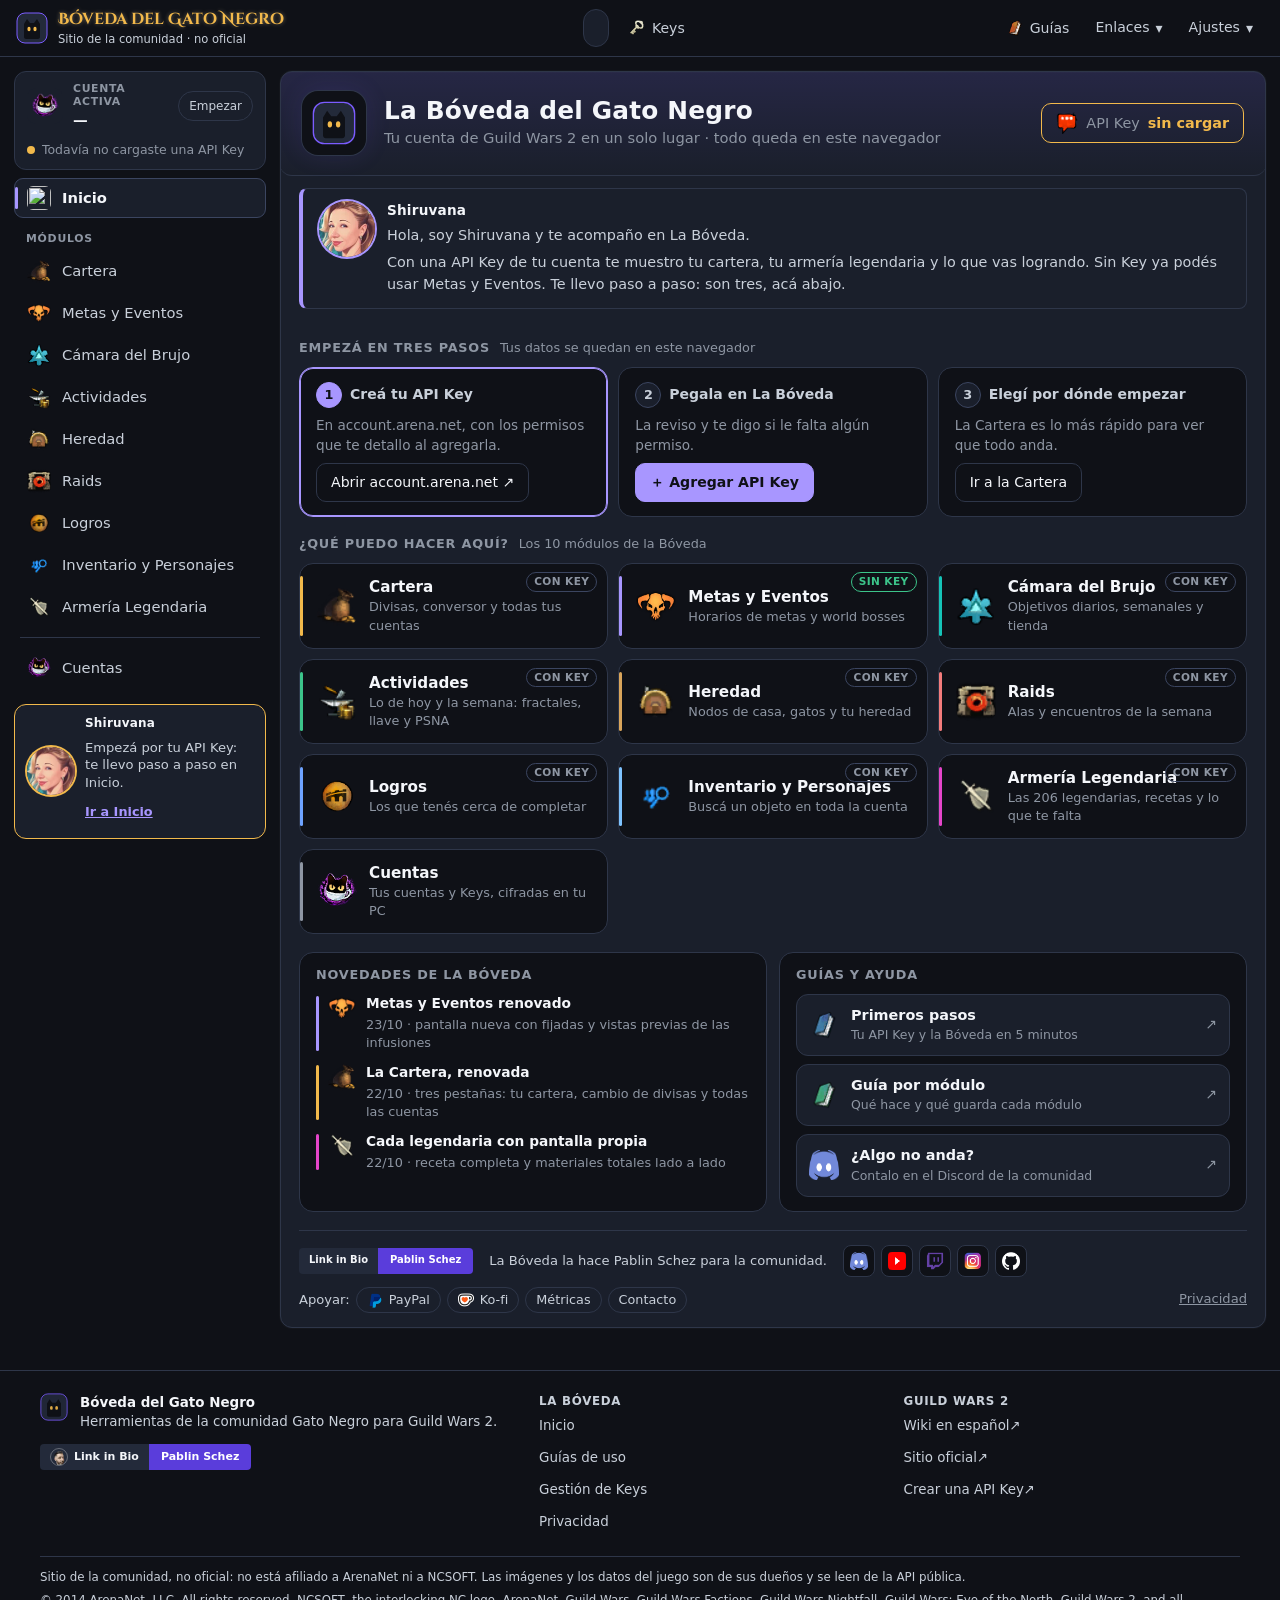
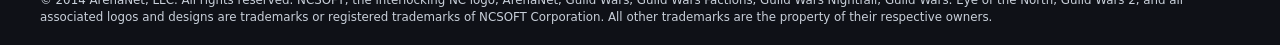
==== commit bc089b1d: "BL-077: pasaje a PRD desde gw2-factory-dev 9f21446 (manifiesto factory/promote/BL-077.txt)" ====
--- a/index.html
+++ b/index.html
@@ -725,7 +725,7 @@
   <script src="js/storage.js?v=1.1.0"></script>
 
   <!-- API y datos (SIN defer, otros módulos los necesitan al instante) -->
-  <script src="js/api-gw2.js?v=2.33.0"></script>
+  <script src="js/api-gw2.js?v=2.34.0"></script>
   <script src="js/luck-curve.js?v=1.0.0"></script>
   <script src="js/wizards-vault.js?v=1.3.1"></script>
   <script src="js/wv-season-storage.js?v=1.1.1"></script>
@@ -742,7 +742,7 @@
   <!-- Actividades: js/act-*.js por js/modules.json (BL-070 ACT-7) -->
 
   <!-- Conversor (modal) -->
-  <script defer src="js/converter-modal.js?v=2.0.0"></script>
+  <script defer src="js/converter-modal.js?v=2.2.0"></script>
   <script defer src="js/commerce-delivery-theme.js?v=1.0.0"></script>
 
   <!-- Inventario y Personajes: js/inv-*.js por js/modules.json (BL-070 INV-7) -->
@@ -801,8 +801,8 @@
   <!-- Mi voz (Shiruvana, DEC-025): el componente y los lugares donde le hablo al jugador.
        Van después de la bienvenida para encontrar su panel ya creado, y al final de los
        módulos para no correr de lugar ninguna línea anterior de este archivo. -->
-  <script defer src="js/shiruvana.js?v=1.0.0"></script>
-  <script defer src="js/shiruvana-places.js?v=1.3.1"></script>
+  <script defer src="js/shiruvana.js?v=1.1.0"></script>
+  <script defer src="js/shiruvana-places.js?v=1.4.0"></script>
 
   <!-- ROUTER — orquestador principal -->
   <script defer src="js/router.js?v=2.21.0"></script>
@@ -810,7 +810,7 @@
   <!-- ======================================================================
        APP — Bootstrap de keys + toasts + conversor
        ====================================================================== -->
-  <script defer src="js/app.js?v=2.9.0"></script>
+  <script defer src="js/app.js?v=2.9.1"></script>
   <!-- Cargador de módulos nuevos (DEC-035): los módulos nuevos van en js/modules.json, no acá. Último defer. -->
   <script defer src="js/boot.js?v=1.1.0"></script>
 
@@ -818,7 +818,9 @@
        TEMAS / UI HELPERS — sin defer, se aplican al DOM existente
        ====================================================================== -->
   <script src="js/wallet-theme.js?v=2.1.1"></script>
-  <script src="js/meta-theme.js?v=2.1.0"></script>
+  <!-- BL-074: cachés en IndexedDB; corre antes que los defer, que son los que piden a la API. -->
+  <script src="js/gn-idb.js?v=1.2.0"></script>
+  <script src="js/meta-theme.js?v=2.2.0"></script>
   <script src="js/wv-theme.js?v=1.0.1"></script>
   
 
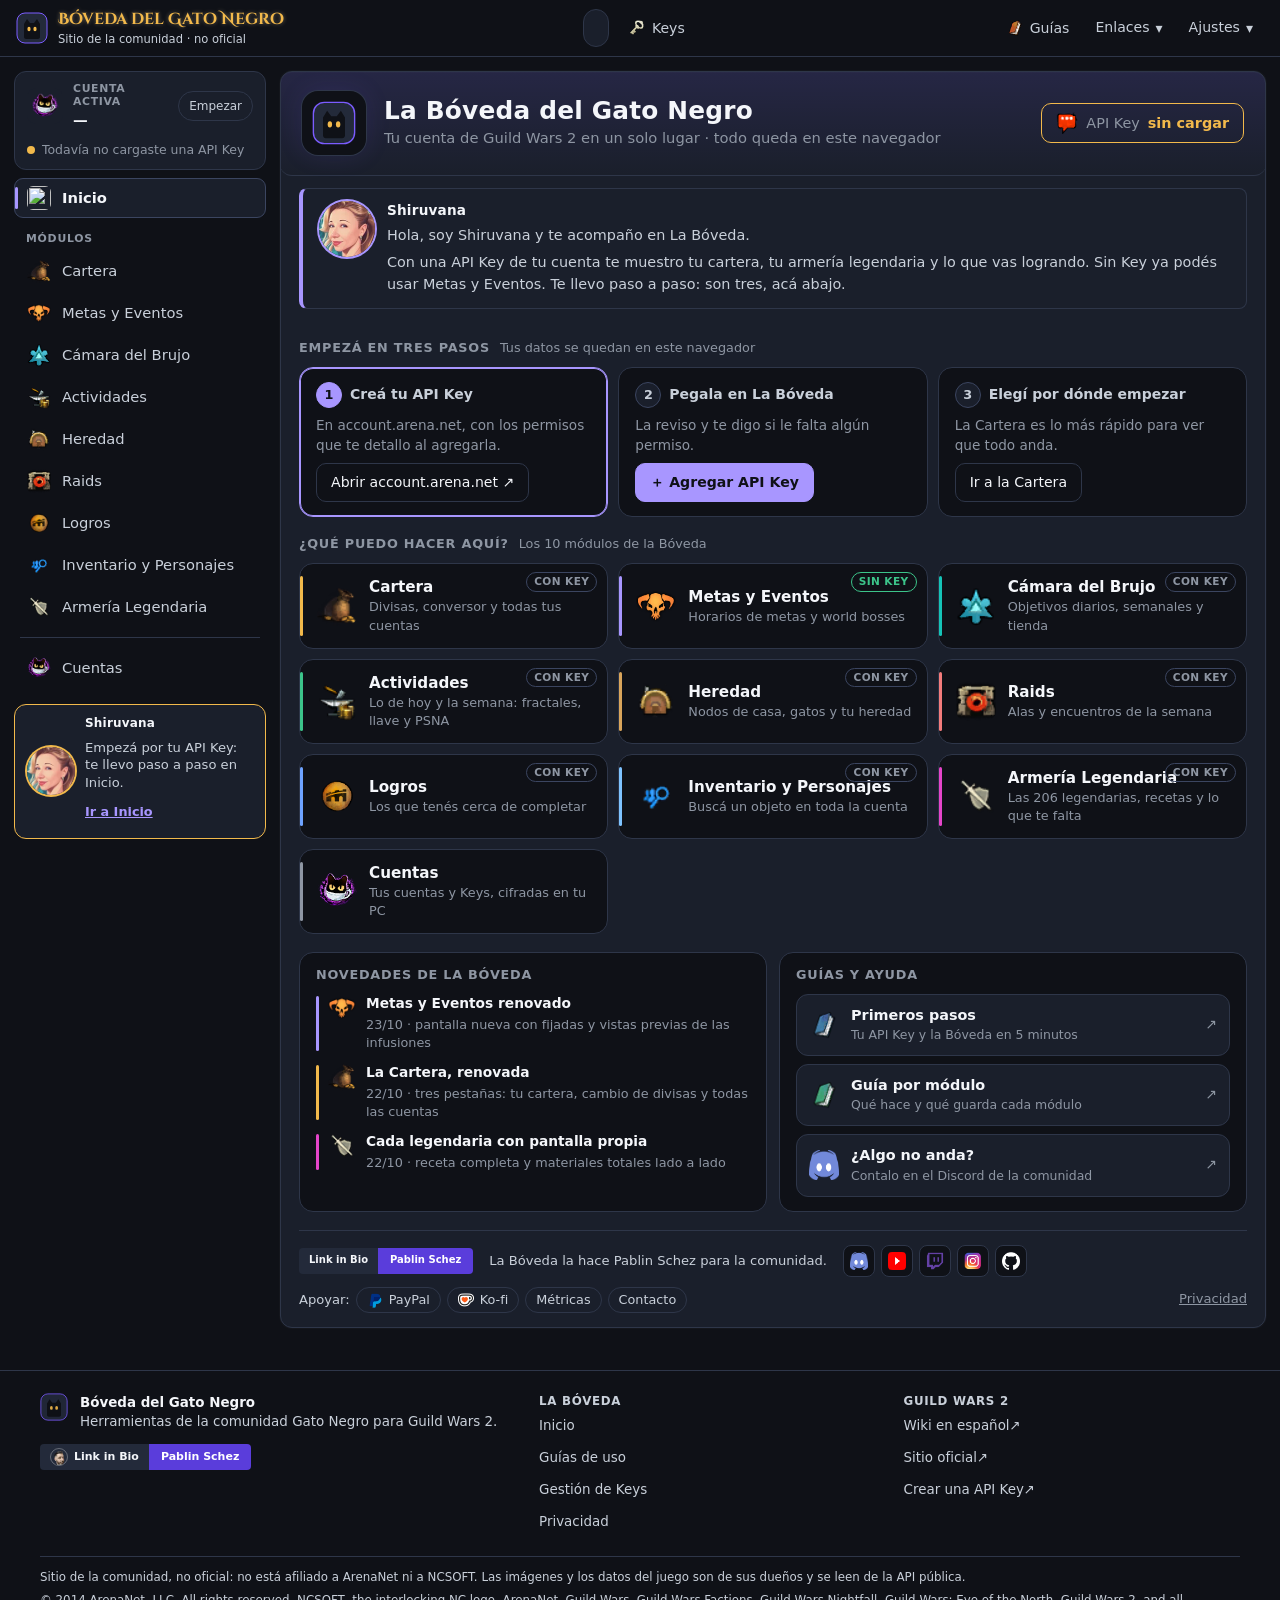
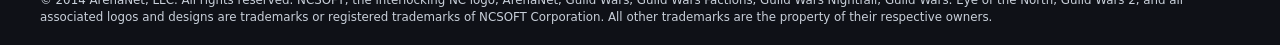
==== commit a501bea2: "BL-081: pasaje a PRD desde gw2-factory-dev 761b1fc12eae2186bd0608d7a4be92568a9181c7 (manifiesto fact" ====
--- a/index.html
+++ b/index.html
@@ -810,7 +810,7 @@
   <!-- ======================================================================
        APP — Bootstrap de keys + toasts + conversor
        ====================================================================== -->
-  <script defer src="js/app.js?v=2.9.1"></script>
+  <script defer src="js/app.js?v=2.9.2"></script>
   <!-- Cargador de módulos nuevos (DEC-035): los módulos nuevos van en js/modules.json, no acá. Último defer. -->
   <script defer src="js/boot.js?v=1.1.0"></script>
 
@@ -820,7 +820,7 @@
   <script src="js/wallet-theme.js?v=2.1.1"></script>
   <!-- BL-074: cachés en IndexedDB; corre antes que los defer, que son los que piden a la API. -->
   <script src="js/gn-idb.js?v=1.2.0"></script>
-  <script src="js/meta-theme.js?v=2.2.0"></script>
+  <script src="js/meta-theme.js?v=2.3.0"></script>
   <script src="js/wv-theme.js?v=1.0.1"></script>
   
 
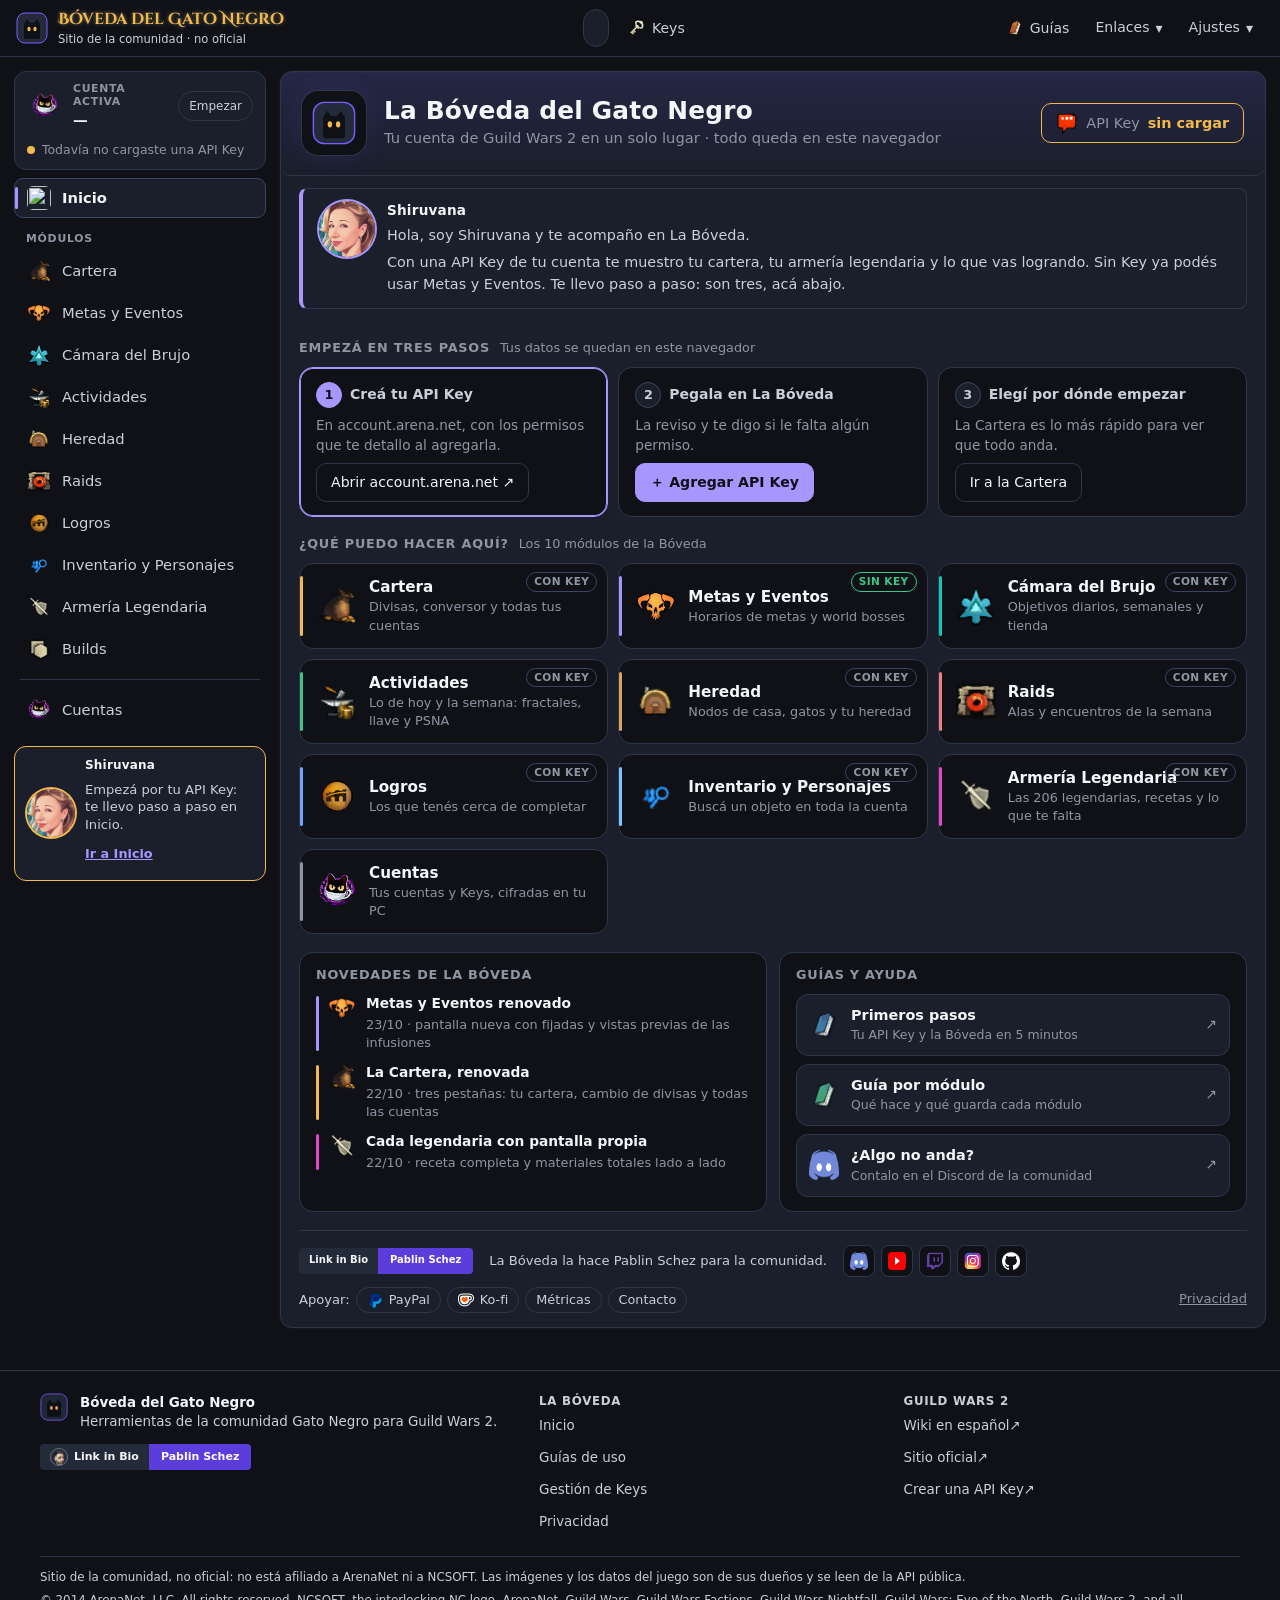
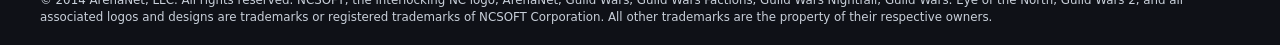
==== commit 2adaada4: "BL-083: pasaje a PRD desde gw2-factory-dev 048a278d61e71d2d49e92e6867879a46c485ef9a (manifiesto fact" ====
--- a/index.html
+++ b/index.html
@@ -737,7 +737,7 @@
   <!-- Vistas independientes del router -->
   <script defer src="js/achievements.js?v=3.6.0"></script>
   <script defer src="js/meta.js?v=4.0.1"></script>
-  <script defer src="js/sidebar-nav.js?v=2.2.6"></script>
+  <script defer src="js/sidebar-nav.js?v=2.3.1"></script>
 
   <!-- Actividades: js/act-*.js por js/modules.json (BL-070 ACT-7) -->
 
@@ -748,7 +748,7 @@
   <!-- Inventario y Personajes: js/inv-*.js por js/modules.json (BL-070 INV-7) -->
 
   <!-- Utilidades (Cuentas: js/acc-*.js por js/modules.json, BL-070 CTA-5) -->
-  <script defer src="js/settings-manager.js?v=1.0.5"></script>
+  <script defer src="js/settings-manager.js?v=1.1.0"></script>
 
   <!-- Bienvenida -->
   <script defer src="js/welcome-panel.js?v=2.4.0"></script>
@@ -805,14 +805,14 @@
   <script defer src="js/shiruvana-places.js?v=1.4.0"></script>
 
   <!-- ROUTER — orquestador principal -->
-  <script defer src="js/router.js?v=2.21.0"></script>
+  <script defer src="js/router.js?v=2.22.0"></script>
 
   <!-- ======================================================================
        APP — Bootstrap de keys + toasts + conversor
        ====================================================================== -->
   <script defer src="js/app.js?v=2.9.2"></script>
   <!-- Cargador de módulos nuevos (DEC-035): los módulos nuevos van en js/modules.json, no acá. Último defer. -->
-  <script defer src="js/boot.js?v=1.1.0"></script>
+  <script defer src="js/boot.js?v=1.2.0"></script>
 
   <!-- ======================================================================
        TEMAS / UI HELPERS — sin defer, se aplican al DOM existente
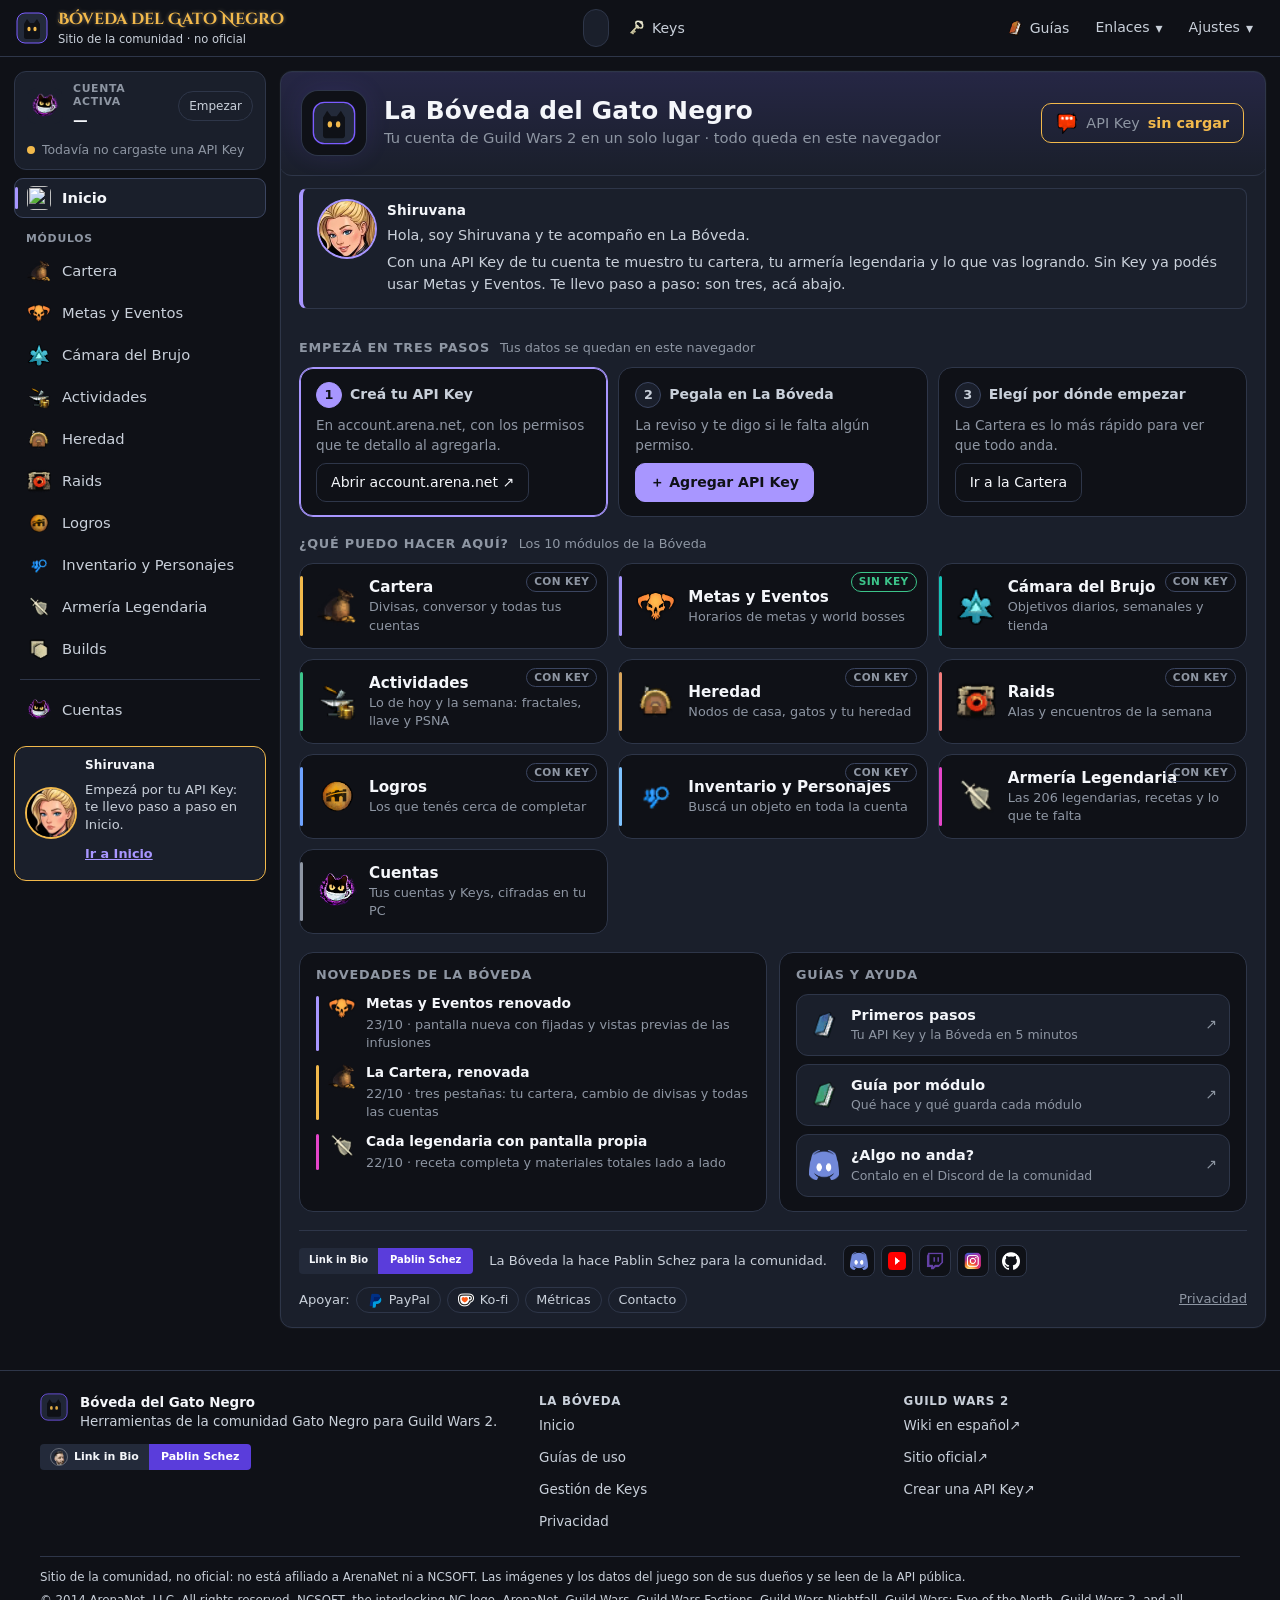
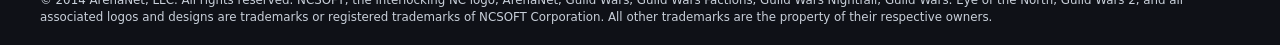
==== commit 13efe64a: "BL-088: pasaje a PRD desde gw2-factory-dev c8ddd2987bdcc3d71f7f922687dcba6eaddf5c4f (manifiesto fact" ====
--- a/index.html
+++ b/index.html
@@ -801,7 +801,7 @@
   <!-- Mi voz (Shiruvana, DEC-025): el componente y los lugares donde le hablo al jugador.
        Van después de la bienvenida para encontrar su panel ya creado, y al final de los
        módulos para no correr de lugar ninguna línea anterior de este archivo. -->
-  <script defer src="js/shiruvana.js?v=1.1.0"></script>
+  <script defer src="js/shiruvana.js?v=1.2.0"></script>
   <script defer src="js/shiruvana-places.js?v=1.4.0"></script>
 
   <!-- ROUTER — orquestador principal -->
@@ -812,7 +812,7 @@
        ====================================================================== -->
   <script defer src="js/app.js?v=2.9.2"></script>
   <!-- Cargador de módulos nuevos (DEC-035): los módulos nuevos van en js/modules.json, no acá. Último defer. -->
-  <script defer src="js/boot.js?v=1.2.0"></script>
+  <script defer src="js/boot.js?v=1.3.0"></script>
 
   <!-- ======================================================================
        TEMAS / UI HELPERS — sin defer, se aplican al DOM existente
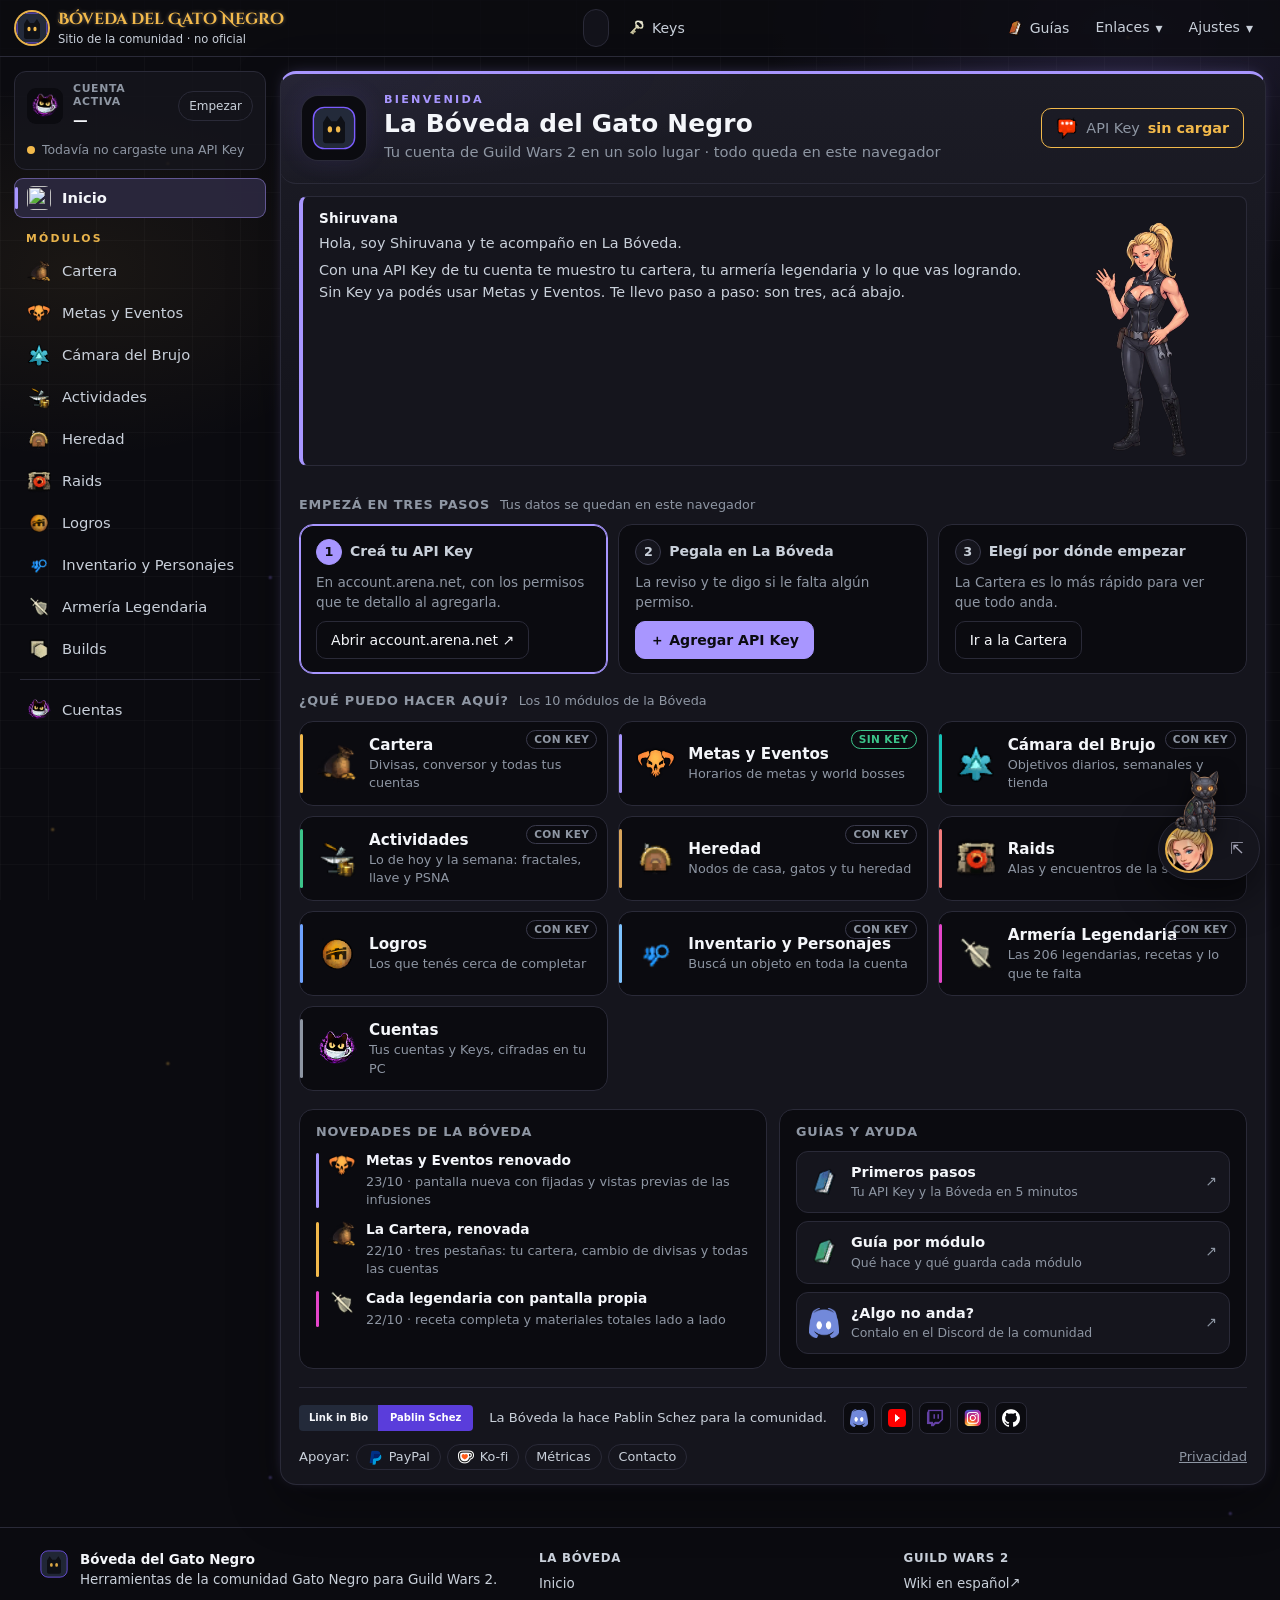
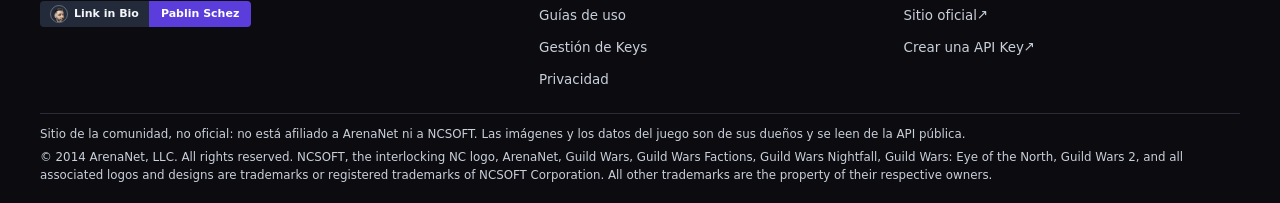
==== commit 987fad7f: "BL-093: pasaje a PRD desde gw2-factory-dev f2f72e07793e212d530f9cdb8a20ca5b4c703b37 (manifiesto fact" ====
--- a/index.html
+++ b/index.html
@@ -4,7 +4,7 @@
   <meta charset="utf-8"/>
   <meta name="viewport" content="width=device-width, initial-scale=1, viewport-fit=cover"/>
   <meta name="color-scheme" content="dark light"/>
-  <meta name="theme-color" content="#0F1117"/>
+  <meta name="theme-color" content="#0B0B10"/>
   <title>Bóveda del Gato Negro · sitio de la comunidad de Guild Wars 2 (no oficial)</title>
 
   <!-- Fuente hero: Cinzel Decorative -->
@@ -18,8 +18,8 @@
   <!-- CSS principal -->
   <link rel="stylesheet" href="css/main.css?v=2.9.0"/>
   <link rel="stylesheet" href="css/theme-polish.css?v=2.4.0">
-  <link rel="stylesheet" href="css/themes/gato.css?v=1.0.0" id="themeStylesheet">
-  
+  <link rel="stylesheet" href="css/themes/gato.css?v=2.0.0" id="themeStylesheet">
+  <link rel="stylesheet" href="css/universo.css?v=1.5.0"><!-- BL-092: mi universo, solo con el theme Gato Negro -->
 
     <!-- Google tag (gtag.js): solo en producción (DEC-006).
        En cualquier otro host (DEV, previews, localhost) no se carga GA:
@@ -46,7 +46,7 @@
   <script src="js/analytics.js"></script>
 
   <!-- Selector de Temas -->
-  <script defer src="js/theme-selector.js?v=1.2.0"></script>
+  <script defer src="js/theme-selector.js?v=1.3.0"></script>
 
   <!-- ======================================================================
        ESTILOS INLINE CONSOLIDADOS v6.6.2
--- a/css/themes/gato.css
+++ b/css/themes/gato.css
@@ -3,22 +3,28 @@
    Construido con el Gato Design System (gw2-factory-dashboard/gds, DEC-010):
    obsidiana para fondos, niebla para texto, arcano para acción e identidad,
    ámbar para el oro y la marca. El contraste lo verifica tests/theme-gato.test.cjs.
+   Versión: 2.0.0 (2026-11-18) · la pide js/theme-selector.js (THEME_V) e index.html con ?v=2.0.0:
+   si cambia un color, sube la versión acá y allá, o el navegador sigue con la vieja.
+   BV-6 (BL-092, 2026-11-18): la obsidiana es la de mi universo (La Guarida y el Centro de
+   mando): fondo #0B0B10, superficie #15151D, línea #2A2A38. Antes era gris azulada
+   (#0F1117 / #1A1F2B / #2E3649) y chocaba con el fondo y mi globo de css/universo.css.
+   Textos y acentos no cambian; los tintes semánticos son el color al 14 % sobre la superficie.
    ========================================================================== */
 
 :root,
 [data-theme="gato"] {
   /* Colores base (obsidiana) */
-  --bg: #0F1117;
-  --bg-0: #0F1117;
-  --bg-1: #1A1F2B;
-  --bg-2: #1A1F2B;
-  --panel: #1A1F2B;
-  --panel-border: #2E3649;
-  --panel-outline: #232A3A;
+  --bg: #0B0B10;
+  --bg-0: #0B0B10;
+  --bg-1: #15151D;
+  --bg-2: #15151D;
+  --panel: #15151D;
+  --panel-border: #2A2A38;
+  --panel-outline: #1C1C26;
 
   /* Bordes */
-  --bd-1: #2E3649;
-  --bd-2: #3B4560;
+  --bd-1: #2A2A38;
+  --bd-2: #3A3A4C;
 
   /* Texto (niebla) */
   --text: #F4F6FA;
@@ -39,20 +45,20 @@
 
   /* Colores semánticos (tintes del GDS compuestos sobre la superficie) */
   --color-green: #3CC48A;
-  --color-green-bg: #1D3436;
+  --color-green-bg: #1A2E2C;
   --color-amber: #F2B94B;
-  --color-amber-bg: #38352F;
+  --color-amber-bg: #342C23;
   --color-red: #F47C7C;
-  --color-red-bg: #392630;
+  --color-red-bg: #34232A;
   --color-blue: #6EA3FF;
-  --color-blue-bg: #212E49;
+  --color-blue-bg: #21293D;
   --color-gray: #8E96A3;
-  --color-gray-bg: #232A3A;
+  --color-gray-bg: #1C1C26;
 
   /* Botones */
-  --btn: #232A3A;
-  --btn-border: #6B7690;
-  --btn-hover: #2E3649;
+  --btn: #1C1C26;
+  --btn-border: #72728C;
+  --btn-hover: #2A2A38;
 
   /* Glow y elevaciones (halo arcano tenue) */
   --glow-base: rgba(123, 92, 255, 0.12);
@@ -83,7 +89,7 @@
   --font: "Inter", system-ui, -apple-system, 'Segoe UI', Roboto, sans-serif;
 
   /* Sombras */
-  --shadow: 0 0 0 1px #232A3A inset;
+  --shadow: 0 0 0 1px #1C1C26 inset;
   --shadow-hover: 0 0 0 1px #7B5CFF, 0 4px 12px rgba(123,92,255,.25);
 
   /* Hover */
@@ -99,7 +105,7 @@
   --bg-texture: none;
 
   /* Scrollbar */
-  --scrollbar-color: #3B4560;
+  --scrollbar-color: #3A3A4C;
 
   /* Animación */
   --animation: fadeIn 0.2s ease-out;
@@ -111,22 +117,22 @@
   --glow-color: rgba(123,92,255,0.35);
 
   /* Home Nodes */
-  --gw-mining-bg: linear-gradient(180deg,#232A3A,#1A1F2B);
-  --gw-logging-bg: linear-gradient(180deg,#1E2A2B,#151C1F);
-  --gw-harvest-bg: linear-gradient(180deg,#22263A,#1A1F2B);
+  --gw-mining-bg: linear-gradient(180deg,#1C1C26,#15151D);
+  --gw-logging-bg: linear-gradient(180deg,#19221F,#111515);
+  --gw-harvest-bg: linear-gradient(180deg,#1F1C2C,#15151D);
 
   /* Activities */
-  --gw-card-bg: #1A1F2B;
-  --gw-card-borda: #2E3649;
-  --gw-card-borda-hover: #3B4560;
+  --gw-card-bg: #15151D;
+  --gw-card-borda: #2A2A38;
+  --gw-card-borda-hover: #3A3A4C;
   --gw-muted: #8E96A3;
   --gw-ok: #3CC48A;
   --gw-bad: #F47C7C;
-  --gw-chip-bg: linear-gradient(180deg,#232A3A,#1A1F2B);
-  --gw-chip-borda: #3B4560;
+  --gw-chip-bg: linear-gradient(180deg,#1C1C26,#15151D);
+  --gw-chip-borda: #3A3A4C;
   --gw-pill-ok-bg: rgba(47,182,124,.14);
   --gw-pill-bad-bg: rgba(217,74,74,.16);
-  --gw-shadow: 0 0 0 1px rgba(59,69,96,.6) inset, 0 2px 18px rgba(8,9,13,.6);
+  --gw-shadow: 0 0 0 1px rgba(58,58,76,.6) inset, 0 2px 18px rgba(5,5,8,.6);
 
   /* Esquema de color nativo */
   color-scheme: dark;
--- a/css/universo.css
+++ b/css/universo.css
@@ -0,0 +1,231 @@
+/* ==========================================================================
+   css/universo.css — La Bóveda en mi universo (BL-092, DEC-025)
+   Versión: 1.5.0 (2026-11-18) · BV-6b: los paneles de los módulos como los de La Guarida (color solo en el borde de arriba)
+            1.4.0 (2026-11-18) · BV-5: celular y revisión final (lugar para mi globo, botón de 44 px, mensajes largos,
+                                  me corro mientras escribís en el celular, no salgo impreso)
+            1.3.0 (2026-11-17) · BV-4: mis poses sin fondo en Inicio y en las pantallas vacías
+            1.2.0 (2026-11-17) · BV-3: mi globo con el gato en vez del rincón de la barra lateral
+            1.1.0 (2026-11-17) · BV-2: cabeceras de los módulos (antetítulo del grupo y cifras en ámbar)
+            1.0.0 (2026-11-17) · BV-1: fondo «Taller», barra de arriba y barra lateral
+
+   Lo que Pablo eligió en BV-0 (2026-11-17, las ★): D1 fondo «Taller» (cuadrícula tenue y
+   chispas que suben despacio), D2 globo con el gato, D3 antetítulo y cifras en ámbar,
+   D4 mis poses en Inicio y en los vacíos. Este archivo crece por pasos: BV-1 trae el fondo,
+   la barra de arriba y la barra lateral; BV-2 las cabeceras; BV-3 el globo; BV-4 las poses.
+
+   Reglas de este archivo (las vigila tests/universo.test.cjs):
+   - Solo con el theme Gato Negro, el oficial y el de por defecto. Todo selector empieza con
+     :root:is([data-theme="gato"],:not([data-theme])) — el «:not» cubre el primer pintado,
+     antes de que theme-selector.js ponga data-theme, para que no haya parpadeo. Los otros
+     18 themes quedan exactamente como estaban.
+   - No toca tokens (--bg, --tx-…): el contraste del theme lo sigue midiendo theme-gato.test.
+   - Ambiente, no contenido: nada de esto le saca lugar ni clics a los datos (pointer-events:none).
+   - Sin JS: el fondo y las chispas son seudo-elementos. No suma un módulo a js/modules.json.
+     El globo (BV-3) lo pone js/shv-bubble.js; acá solo se acomoda.
+   - «Reducir movimiento» apaga las chispas; en el celular hay menos. Sin backdrop-filter.
+   Paleta del universo (La Guarida y el Centro de mando): fondo #0B0B10, superficie #15151D,
+   línea #2A2A38, ámbar #E8B34B, violeta #9B82FF.
+   ========================================================================== */
+
+/* ---------- 1. Fondo «Taller»: resplandores + cuadrícula, fijo detrás de todo ---------- */
+:root:is([data-theme="gato"],:not([data-theme])) { background: #0B0B10; }
+:root:is([data-theme="gato"],:not([data-theme])) body { background: transparent; }
+:root:is([data-theme="gato"],:not([data-theme])) body::before {
+  content: ""; position: fixed; inset: 0; z-index: -1; pointer-events: none;
+  background:
+    radial-gradient(40% 40% at 88% 4%, rgba(155,130,255,.16), transparent 70%),
+    radial-gradient(35% 30% at 6% 30%, rgba(232,179,75,.07), transparent 70%),
+    linear-gradient(rgba(255,255,255,.022) 1px, transparent 1px) 0 0 / 100% 48px,
+    linear-gradient(90deg, rgba(255,255,255,.022) 1px, transparent 1px) 0 0 / 48px 100%,
+    #0B0B10;
+}
+
+/* ---------- 2. Chispas: dos tandas iguales, una debajo de la otra, que suben una pantalla
+   entera; cuando termina la vuelta la segunda quedó donde empezó la primera (sin salto). ---------- */
+:root:is([data-theme="gato"],:not([data-theme])) body::after {
+  content: ""; position: fixed; left: 0; top: 0; z-index: -1; pointer-events: none;
+  width: 3px; height: 3px; border-radius: 50%; opacity: .4;
+  box-shadow:
+    4vw 92vh 2px #E8B34B, 13vw 18vh 2px #E8B34B, 21vw 64vh 2px #9B82FF, 30vw 40vh 2px #E8B34B,
+    38vw 84vh 2px #E8B34B, 47vw 10vh 2px #9B82FF, 55vw 56vh 2px #E8B34B, 63vw 30vh 2px #E8B34B,
+    72vw 76vh 2px #9B82FF, 80vw 48vh 2px #E8B34B, 88vw 4vh 2px #E8B34B, 96vw 68vh 2px #9B82FF,
+    4vw 192vh 2px #E8B34B, 13vw 118vh 2px #E8B34B, 21vw 164vh 2px #9B82FF, 30vw 140vh 2px #E8B34B,
+    38vw 184vh 2px #E8B34B, 47vw 110vh 2px #9B82FF, 55vw 156vh 2px #E8B34B, 63vw 130vh 2px #E8B34B,
+    72vw 176vh 2px #9B82FF, 80vw 148vh 2px #E8B34B, 88vw 104vh 2px #E8B34B, 96vw 168vh 2px #9B82FF;
+  animation: gn-uv-chispas 60s linear infinite;
+}
+@keyframes gn-uv-chispas { from { transform: translateY(0); } to { transform: translateY(-100vh); } }
+
+/* ---------- 3. Barra de arriba (index.html header.gn-tb, conducta en js/gn-topbar.js) ---------- */
+:root:is([data-theme="gato"],:not([data-theme])) header.gn-tb {
+  /* sin backdrop-filter: la barra no es fija (no hay nada que desenfocar) y el filtro volvería
+     «contenedor» de lo fijo que tenga adentro */
+  background: rgba(11,11,16,.82); border-bottom-color: #2A2A38;
+}
+:root:is([data-theme="gato"],:not([data-theme])) .gn-tb .brand-logo-compact {
+  border-radius: 50%; background: #000; box-shadow: 0 0 0 2px #E8B34B;
+}
+:root:is([data-theme="gato"],:not([data-theme])) .gn-tb #keySelectGlobal { background-color: rgba(21,21,29,.8); border-color: #2A2A38; }
+:root:is([data-theme="gato"],:not([data-theme])) .gn-tb__btn:hover,
+:root:is([data-theme="gato"],:not([data-theme])) .gn-tb__btn[aria-expanded="true"] { background: #15151D; border-color: #2A2A38; }
+:root:is([data-theme="gato"],:not([data-theme])) .gn-tb__menu { background: #15151D; border-color: #2A2A38; }
+:root:is([data-theme="gato"],:not([data-theme])) .gn-tb__menu [role="menuitem"]:hover,
+:root:is([data-theme="gato"],:not([data-theme])) .gn-tb__menu [role="menuitem"]:focus { background: #1C1C26; }
+
+/* ---------- 4. Barra lateral (js/sidebar-nav.js: #appSidebar, la barra #sbrTabs y la hoja #sbrSheet) ---------- */
+:root:is([data-theme="gato"],:not([data-theme])) #appSidebar .sbr-cap { color: #E8B34B; letter-spacing: .2em; font-weight: 700; }
+:root:is([data-theme="gato"],:not([data-theme])) :is(#appSidebar,#sbrSheet) .sbr-acct { background: rgba(21,21,29,.86); border-color: #2A2A38; }
+:root:is([data-theme="gato"],:not([data-theme])) :is(#appSidebar,#sbrSheet) .sbr-acct img { background: #0B0B10; }
+:root:is([data-theme="gato"],:not([data-theme])) :is(#appSidebar,#sbrSheet) .sbr-list a:hover { background: rgba(21,21,29,.86); border-color: #2A2A38; }
+:root:is([data-theme="gato"],:not([data-theme])) :is(#appSidebar,#sbrSheet) .sbr-list a.is-active {
+  background: color-mix(in srgb, var(--x, #A896FF) 14%, rgba(21,21,29,.92));
+  border-color: color-mix(in srgb, var(--x, #A896FF) 45%, transparent);
+}
+:root:is([data-theme="gato"],:not([data-theme])) #appSidebar .sbr-sep { background: #2A2A38; }
+:root:is([data-theme="gato"],:not([data-theme])) #sbrTabs { background: rgba(21,21,29,.96); border-top-color: #2A2A38; }
+:root:is([data-theme="gato"],:not([data-theme])) #sbrSheet { background: #15151D; border-top-color: #2A2A38; }
+
+/* ---------- 5. Cabeceras de los módulos (BV-2, D3) ----------
+   Cada vista pone un id fijo en su título (lo vigila el test): arriba va el grupo en el orden
+   que eligió Pablo (Tu oro · Lo diario · Lo semanal · Tu progreso · Tu cuenta), en el color
+   del módulo, el mismo de la barra lateral. Es un ::before con texto alternativo vacío
+   (content: "…" / ""): se ve, pero no entra en el nombre de la región ni lo lee el lector
+   de pantalla. Un navegador sin texto alternativo descarta la regla entera: sin antetítulo,
+   nada más. Las cifras de los 4 indicadores van en ámbar; el «de N» y las notas, como estaban. */
+:root:is([data-theme="gato"],:not([data-theme])) :is(#walletTitle,#walletDashboardPanel .wn-hero .panel__title,#metaTitle,#wvxTitle,#avTitle,#hsTitle,#rvTitle,#achxTitle,#ivTitle,#armTitle,#bldTitle,#cvTitle,#welcomeTitle)::before {
+  display: block; margin: 0 0 4px; font-size: .7rem; font-weight: 700; line-height: 1.2;
+  letter-spacing: .2em; text-transform: uppercase;
+  /* sin color acá: :is() toma la especificidad de su selector más fuerte y le ganaría al de cada módulo */
+}
+:root:is([data-theme="gato"],:not([data-theme])) :is(#walletTitle,#walletDashboardPanel .wn-hero .panel__title)::before { content: "Tu oro" / ""; color: #F2B94B; }
+:root:is([data-theme="gato"],:not([data-theme])) #metaTitle::before { content: "Lo diario" / ""; color: #A896FF; }
+:root:is([data-theme="gato"],:not([data-theme])) #wvxTitle::before { content: "Lo diario" / ""; color: #15C3B7; }
+:root:is([data-theme="gato"],:not([data-theme])) #avTitle::before { content: "Lo diario" / ""; color: #3CC48A; }
+:root:is([data-theme="gato"],:not([data-theme])) #hsTitle::before { content: "Lo diario" / ""; color: #D9A55B; }
+:root:is([data-theme="gato"],:not([data-theme])) #rvTitle::before { content: "Lo semanal" / ""; color: #F47C7C; }
+:root:is([data-theme="gato"],:not([data-theme])) #achxTitle::before { content: "Tu progreso" / ""; color: #6EA3FF; }
+:root:is([data-theme="gato"],:not([data-theme])) #ivTitle::before { content: "Tu progreso" / ""; color: #7EC3FF; }
+:root:is([data-theme="gato"],:not([data-theme])) #armTitle::before { content: "Tu progreso" / ""; color: #E868D4; } /* #E545CA aclarado: AA sobre su cabecera teñida */
+:root:is([data-theme="gato"],:not([data-theme])) #bldTitle::before { content: "Tu progreso" / ""; color: #C9B6FF; }
+:root:is([data-theme="gato"],:not([data-theme])) #cvTitle::before { content: "Tu cuenta" / ""; color: #8E96A3; }
+:root:is([data-theme="gato"],:not([data-theme])) #welcomeTitle::before { content: "Bienvenida" / ""; color: #A896FF; }
+/* el título, con el peso del universo (en el celular cada vista conserva su tamaño) */
+:root:is([data-theme="gato"],:not([data-theme])) :is(#walletTitle,#walletDashboardPanel .wn-hero .panel__title,#metaTitle,#wvxTitle,#avTitle,#hsTitle,#rvTitle,#achxTitle,#ivTitle,#armTitle,#bldTitle,#cvTitle) {
+  font-weight: 800; letter-spacing: -.01em;
+}
+@media (min-width: 901px) {
+  :root:is([data-theme="gato"],:not([data-theme])) :is(#walletTitle,#walletDashboardPanel .wn-hero .panel__title,#metaTitle,#wvxTitle,#avTitle,#hsTitle,#rvTitle,#achxTitle,#ivTitle,#armTitle,#bldTitle,#cvTitle) {
+    font-size: 1.45rem;
+  }
+}
+/* las cifras de los indicadores (el «de N» va en un <span> con su propio color: no cambia) */
+:root:is([data-theme="gato"],:not([data-theme])) :is(.wvx-st,.achx-st,.rv-st,.av-st,.iv-st,.hs-st,.arm-st,.cv-st,#buildsPanel .bld-st) > b {
+  color: #E8B34B; font-weight: 800; font-variant-numeric: tabular-nums;
+}
+
+/* ---------- 6. Mi globo con el gato (BV-3, D2) ----------
+   js/shv-bubble.js 1.5.0 baja el kit de escena (css/escena-kit.css y js/escena-kit.js, copia fija del repo
+   shiruvana) solo con este theme, arma el globo abajo a la derecha y pone body.shv-escena. Mi rincón de la
+   barra lateral pasa a ser el globo; con una ventana abierta me aparto; los avisos suben para no taparme.
+   Sin body.shv-escena (el kit no cargó) el rincón sigue donde estaba. Contraste: texto del theme y ámbar
+   #E8B34B sobre el globo #15151D. */
+:root:is([data-theme="gato"],:not([data-theme])) body.shv-escena :is(#appSidebar,#sbrSheet) [data-shv-place="corner"] { display: none; }
+:root:is([data-theme="gato"],:not([data-theme])):is(.gn-mod-open,.gn-dlg-open) .svk-globo { visibility: hidden; }
+:root:is([data-theme="gato"],:not([data-theme])) body.shv-escena #toasts.gn-ui { bottom: 150px; }
+:root:is([data-theme="gato"],:not([data-theme])) .svk-globo #shvBubble {
+  position: static; width: auto; margin: 0; border: 0; border-radius: 0; background: none; box-shadow: none; animation: none;
+}
+:root:is([data-theme="gato"],:not([data-theme])) .svk-globo #shvBubble .shv-voice { margin: 0; padding: 0; border: 0; border-radius: 0; background: none; }
+:root:is([data-theme="gato"],:not([data-theme])) .svk-globo #shvBubble .shv-bub__x { display: none; }
+:root:is([data-theme="gato"],:not([data-theme])) .svk-globo.shv-hablando :is(.svk-nombre,.svk-texto) { display: none; }
+:root:is([data-theme="gato"],:not([data-theme])) .svk-globo #shvBubble .shv-voice__label {
+  color: #E8B34B; font-size: .7rem; letter-spacing: .18em; text-transform: uppercase;
+}
+/* BV-5: lo último de cada pantalla no queda debajo de mi globo plegado ni de su gato (se puede bajar un poco más) */
+:root:is([data-theme="gato"],:not([data-theme])) body.shv-escena { padding-bottom: 150px; }
+/* BV-5: un mensaje largo no se sale de la pantalla: se desplaza adentro (el gato queda afuera del recorte) */
+:root:is([data-theme="gato"],:not([data-theme])) .svk-globo .svk-dice { max-height: calc(100vh - 150px); overflow-y: auto; overscroll-behavior: contain; }
+@media (max-width: 900px) {
+  /* sobre la barra de abajo (#sbrTabs), como el globo de antes */
+  :root:is([data-theme="gato"],:not([data-theme])) .svk-globo { right: 12px; bottom: calc(76px + env(safe-area-inset-bottom, 0px)); width: calc(100vw - 24px); }
+  :root:is([data-theme="gato"],:not([data-theme])) .svk-globo.is-plegado { width: auto; }
+  :root:is([data-theme="gato"],:not([data-theme])) body.shv-escena #toasts.gn-ui { bottom: 200px; }
+  /* BV-5: la barra de abajo (68 px) más mi globo plegado con el gato encima */
+  :root:is([data-theme="gato"],:not([data-theme])) body.shv-escena { padding-bottom: calc(210px + env(safe-area-inset-bottom, 0px)); }
+  :root:is([data-theme="gato"],:not([data-theme])) .svk-globo .svk-dice { max-height: calc(100vh - 250px); max-height: calc(100dvh - 250px); }
+  /* el botón para abrirme y plegarme, a medida del dedo */
+  :root:is([data-theme="gato"],:not([data-theme])) .svk-globo .svk-plegar { width: 44px; height: 44px; }
+  /* mientras escribís, me corro: con el teclado abierto queda poco lugar */
+  :root:is([data-theme="gato"],:not([data-theme])):has(:is(input:not([type="checkbox"],[type="radio"],[type="range"],[type="button"],[type="submit"],[type="reset"],[type="color"],[type="file"],[type="hidden"]),textarea,[contenteditable="true"]):focus) .svk-globo { visibility: hidden; }
+}
+
+/* ---------- 7. Mis poses de cuerpo entero (BV-4, D4) ----------
+   js/shv-bubble.js 1.6.0 les saca el fondo con el recorte del kit y las deja en body como --svk-p-<pose>
+   con la clase svk-p-<pose>: hasta que no están listas estas reglas no aplican (nunca un rectángulo negro).
+   Inicio («Shiruvana te guía», también el saludo sin Key): saluda, en lugar del avatar redondo.
+   Pantallas vacías de verdad (no las de filtros ni las que cargan): la cola de la Armería, Cuentas sin
+   cuentas y Compras fijadas sin nada fijado: pensando. Nunca en saldos, tablas ni navegación. La pose va
+   al costado, con su lugar propio (padding), así no tapa el texto. */
+:root:is([data-theme="gato"],:not([data-theme])) body.svk-p-saluda #welcomePanel [data-shv-place="welcome"] {
+  grid-template-columns: minmax(0, 1fr); min-height: 270px; padding-right: 200px;
+  background-image: var(--svk-p-saluda); background-repeat: no-repeat; background-position: right 16px bottom 0; background-size: 170px auto;
+}
+:root:is([data-theme="gato"],:not([data-theme])) body.svk-p-saluda #welcomePanel [data-shv-place="welcome"] > .shv-voice__avatar { display: none; }
+:root:is([data-theme="gato"],:not([data-theme])) body.svk-p-pensando :is(.arm-qview > .arm-empty, .cv-empty, div.wvp-empty) {
+  min-height: 210px; padding-right: 170px; text-align: left;
+  background-image: var(--svk-p-pensando); background-repeat: no-repeat; background-position: right 12px bottom 0; background-size: 140px auto;
+}
+/* en el celular, más chicas: van en el bloque de 640 px de la sección 9 */
+
+/* ---------- 8. Paneles de los módulos como los de La Guarida (BV-6b, pedido de Pablo 2026-11-18) ----------
+   El panel es oscuro (#1C1C26 a #15151D, como las tarjetas de La Guarida) y el color del módulo va solo en el
+   borde de arriba, con una luz leve que baja desde la esquina y un brillo suave sobre el borde. Antes el color
+   teñía todo el fondo (js/gn-shell.js y las cabeceras de cada vista): acá se apaga ese tinte, solo con este theme.
+   El color es el del botón del módulo en la barra lateral. Lo vigila tests/universo-paneles.test.cjs. */
+:root:is([data-theme="gato"],:not([data-theme])) :is(#welcomePanel,#walletPanel,#walletDashboardPanel,#metaPanel,#wvPanel,#activitiesPanel,#homesteadPanel,#raidTrackerPanel,#achievementsPanel,#inventoryPanel,#legendaryArmoryPanel,#buildsPanel,#accountsPanel) {
+  border: 1px solid #2A2A38; border-top: 3px solid #2A2A38; border-radius: 16px;
+  background: linear-gradient(180deg, #1C1C26, #15151D 320px);
+  box-shadow: 0 18px 50px rgba(0,0,0,.35);
+}
+/* la cabecera de cada vista sin su degradado de color: la luz ya la da el panel */
+:root:is([data-theme="gato"],:not([data-theme])) :is(#welcomePanel,#walletPanel,#walletDashboardPanel,#metaPanel,#wvPanel,#activitiesPanel,#homesteadPanel,#raidTrackerPanel,#achievementsPanel,#inventoryPanel,#legendaryArmoryPanel,#buildsPanel,#accountsPanel) :is(.wvx-hero,.achx-hero,.av-hero,.iv-hero,.rv-hero,.arm-hero,.mh-head,.wn-hero,.wl-head) { background: none; }
+:root:is([data-theme="gato"],:not([data-theme])) #welcomePanel { border-top-color: #A896FF; background: radial-gradient(70% 160px at 0 0, rgba(168,150,255,.08), transparent 70%), linear-gradient(180deg, #1C1C26, #15151D 320px); box-shadow: 0 -2px 16px -8px rgba(168,150,255,.55), 0 18px 50px rgba(0,0,0,.35); }
+:root:is([data-theme="gato"],:not([data-theme])) #walletPanel { border-top-color: #F2B94B; background: radial-gradient(70% 160px at 0 0, rgba(242,185,75,.08), transparent 70%), linear-gradient(180deg, #1C1C26, #15151D 320px); box-shadow: 0 -2px 16px -8px rgba(242,185,75,.55), 0 18px 50px rgba(0,0,0,.35); }
+:root:is([data-theme="gato"],:not([data-theme])) #walletDashboardPanel { border-top-color: #F2B94B; background: radial-gradient(70% 160px at 0 0, rgba(242,185,75,.08), transparent 70%), linear-gradient(180deg, #1C1C26, #15151D 320px); box-shadow: 0 -2px 16px -8px rgba(242,185,75,.55), 0 18px 50px rgba(0,0,0,.35); }
+:root:is([data-theme="gato"],:not([data-theme])) #metaPanel { border-top-color: #A896FF; background: radial-gradient(70% 160px at 0 0, rgba(168,150,255,.08), transparent 70%), linear-gradient(180deg, #1C1C26, #15151D 320px); box-shadow: 0 -2px 16px -8px rgba(168,150,255,.55), 0 18px 50px rgba(0,0,0,.35); }
+:root:is([data-theme="gato"],:not([data-theme])) #wvPanel { border-top-color: #15C3B7; background: radial-gradient(70% 160px at 0 0, rgba(21,195,183,.08), transparent 70%), linear-gradient(180deg, #1C1C26, #15151D 320px); box-shadow: 0 -2px 16px -8px rgba(21,195,183,.55), 0 18px 50px rgba(0,0,0,.35); }
+:root:is([data-theme="gato"],:not([data-theme])) #activitiesPanel { border-top-color: #3CC48A; background: radial-gradient(70% 160px at 0 0, rgba(60,196,138,.08), transparent 70%), linear-gradient(180deg, #1C1C26, #15151D 320px); box-shadow: 0 -2px 16px -8px rgba(60,196,138,.55), 0 18px 50px rgba(0,0,0,.35); }
+:root:is([data-theme="gato"],:not([data-theme])) #homesteadPanel { border-top-color: #D9A55B; background: radial-gradient(70% 160px at 0 0, rgba(217,165,91,.08), transparent 70%), linear-gradient(180deg, #1C1C26, #15151D 320px); box-shadow: 0 -2px 16px -8px rgba(217,165,91,.55), 0 18px 50px rgba(0,0,0,.35); }
+:root:is([data-theme="gato"],:not([data-theme])) #raidTrackerPanel { border-top-color: #F47C7C; background: radial-gradient(70% 160px at 0 0, rgba(244,124,124,.08), transparent 70%), linear-gradient(180deg, #1C1C26, #15151D 320px); box-shadow: 0 -2px 16px -8px rgba(244,124,124,.55), 0 18px 50px rgba(0,0,0,.35); }
+:root:is([data-theme="gato"],:not([data-theme])) #achievementsPanel { border-top-color: #6EA3FF; background: radial-gradient(70% 160px at 0 0, rgba(110,163,255,.08), transparent 70%), linear-gradient(180deg, #1C1C26, #15151D 320px); box-shadow: 0 -2px 16px -8px rgba(110,163,255,.55), 0 18px 50px rgba(0,0,0,.35); }
+:root:is([data-theme="gato"],:not([data-theme])) #inventoryPanel { border-top-color: #7EC3FF; background: radial-gradient(70% 160px at 0 0, rgba(126,195,255,.08), transparent 70%), linear-gradient(180deg, #1C1C26, #15151D 320px); box-shadow: 0 -2px 16px -8px rgba(126,195,255,.55), 0 18px 50px rgba(0,0,0,.35); }
+:root:is([data-theme="gato"],:not([data-theme])) #legendaryArmoryPanel { border-top-color: #E545CA; background: radial-gradient(70% 160px at 0 0, rgba(229,69,202,.08), transparent 70%), linear-gradient(180deg, #1C1C26, #15151D 320px); box-shadow: 0 -2px 16px -8px rgba(229,69,202,.55), 0 18px 50px rgba(0,0,0,.35); }
+:root:is([data-theme="gato"],:not([data-theme])) #buildsPanel { border-top-color: #C9B6FF; background: radial-gradient(70% 160px at 0 0, rgba(201,182,255,.08), transparent 70%), linear-gradient(180deg, #1C1C26, #15151D 320px); box-shadow: 0 -2px 16px -8px rgba(201,182,255,.55), 0 18px 50px rgba(0,0,0,.35); }
+:root:is([data-theme="gato"],:not([data-theme])) #accountsPanel { border-top-color: #8E96A3; background: radial-gradient(70% 160px at 0 0, rgba(142,150,163,.08), transparent 70%), linear-gradient(180deg, #1C1C26, #15151D 320px); box-shadow: 0 -2px 16px -8px rgba(142,150,163,.55), 0 18px 50px rgba(0,0,0,.35); }
+
+/* ---------- 9. Celular y movimiento ---------- */
+@media (max-width: 640px) {
+  /* la mitad de las chispas */
+  :root:is([data-theme="gato"],:not([data-theme])) body::after {
+    box-shadow:
+      8vw 80vh 2px #E8B34B, 26vw 22vh 2px #9B82FF, 44vw 60vh 2px #E8B34B,
+      62vw 8vh 2px #E8B34B, 78vw 44vh 2px #9B82FF, 92vw 70vh 2px #E8B34B,
+      8vw 180vh 2px #E8B34B, 26vw 122vh 2px #9B82FF, 44vw 160vh 2px #E8B34B,
+      62vw 108vh 2px #E8B34B, 78vw 144vh 2px #9B82FF, 92vw 170vh 2px #E8B34B;
+  }
+  /* mis poses (sección 7), más chicas */
+  :root:is([data-theme="gato"],:not([data-theme])) body.svk-p-saluda #welcomePanel [data-shv-place="welcome"] {
+    min-height: 180px; padding-right: 108px; background-size: 96px auto; background-position: right 8px bottom 0;
+  }
+  :root:is([data-theme="gato"],:not([data-theme])) body.svk-p-pensando :is(.arm-qview > .arm-empty, .cv-empty, div.wvp-empty) {
+    min-height: 160px; padding-right: 100px; background-size: 88px auto; background-position: right 6px bottom 0;
+  }
+}
+@media (prefers-reduced-motion: reduce) {
+  :root:is([data-theme="gato"],:not([data-theme])) body::after { display: none; animation: none; }
+}
+@media print {
+  :root:is([data-theme="gato"],:not([data-theme])) body::before,
+  :root:is([data-theme="gato"],:not([data-theme])) body::after,
+  :root:is([data-theme="gato"],:not([data-theme])) .svk-globo { display: none; }
+}
